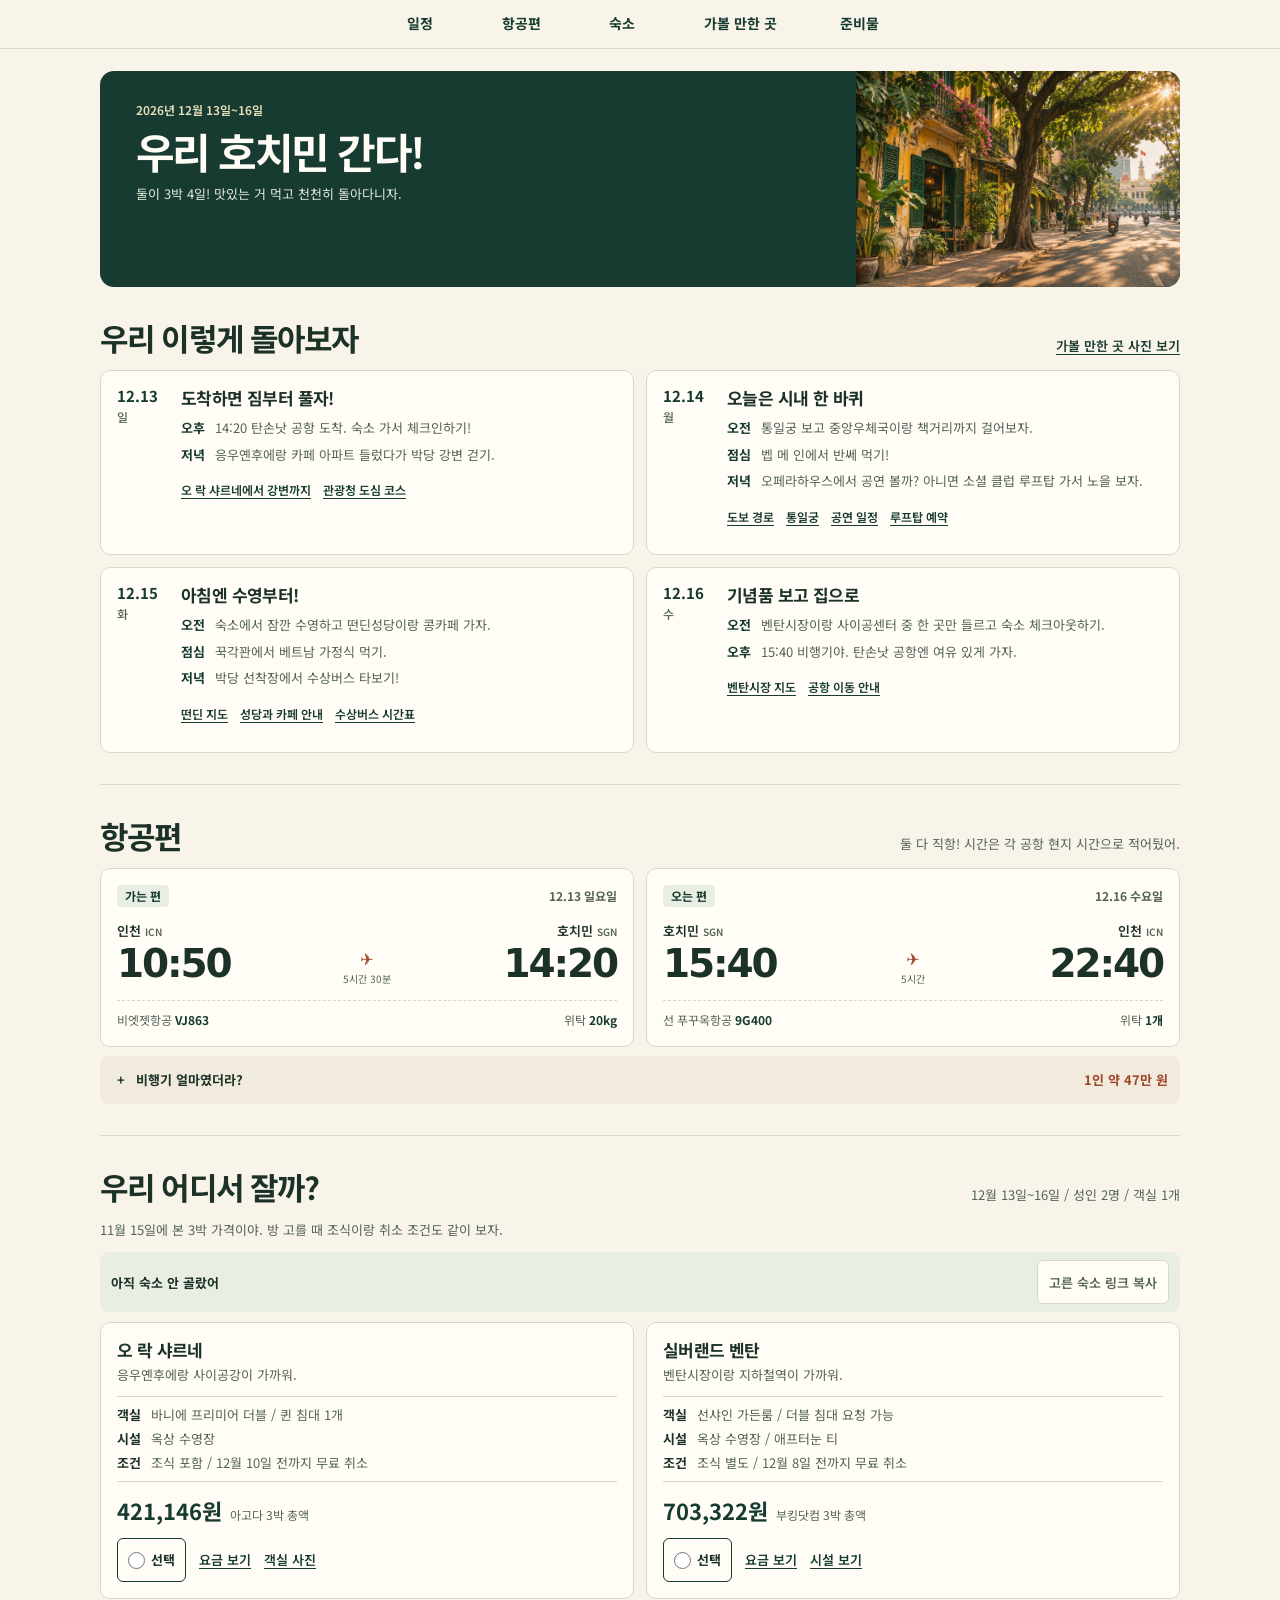
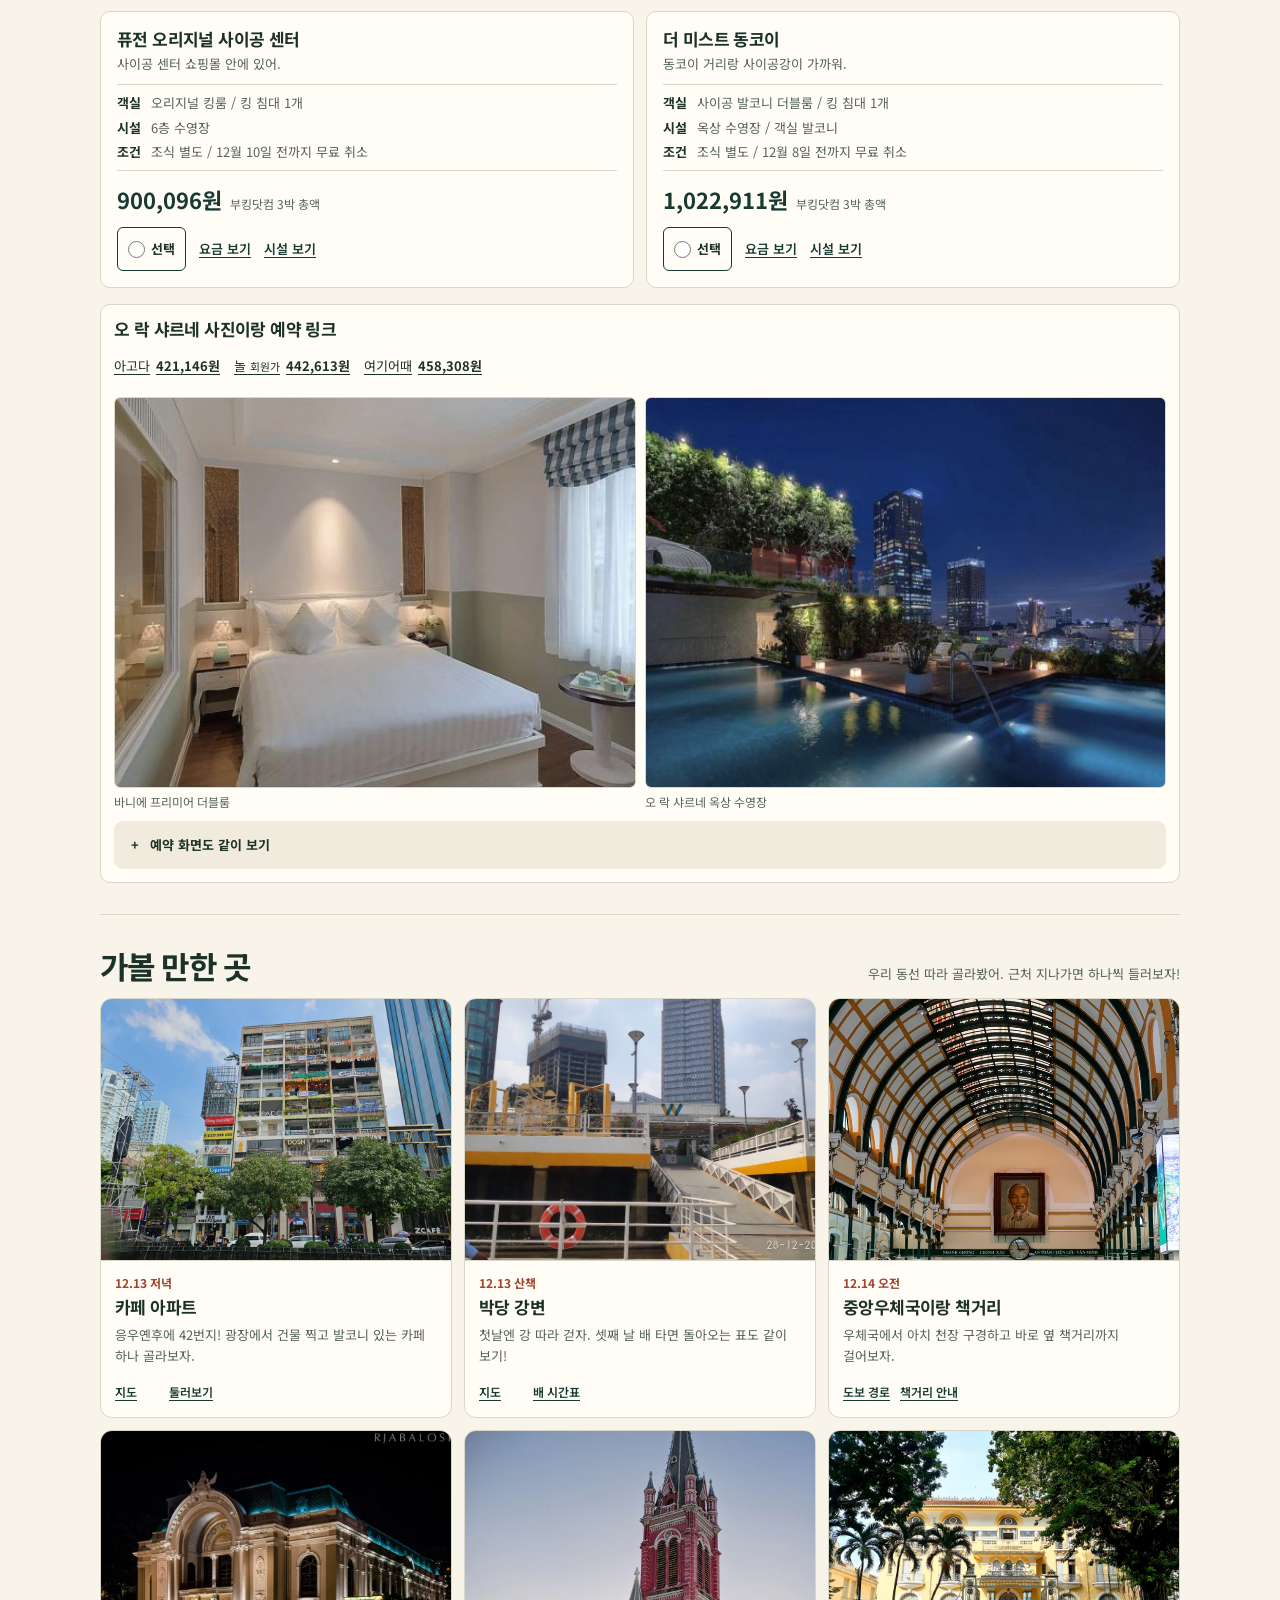
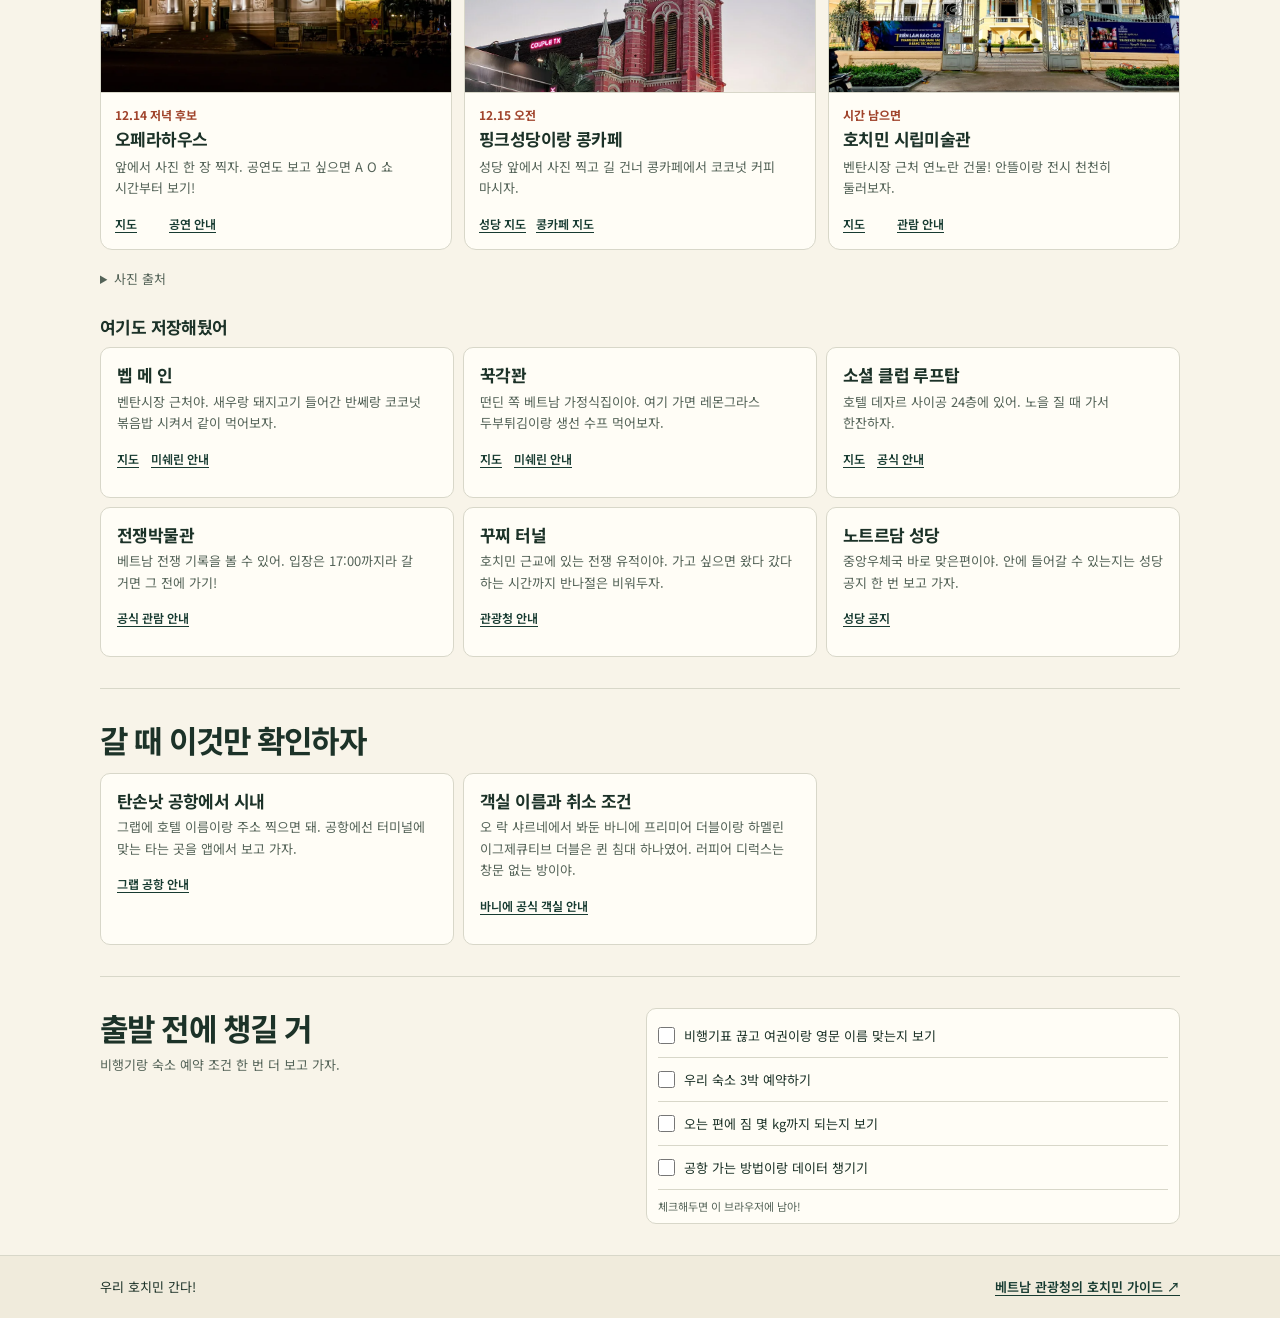
==== docs/index.html @ b9aac584 "feat: 호치민 가볼 만한 곳 사진과 지도 추가" ====
<!doctype html>
<html lang="ko">
<head>
  <meta charset="utf-8">
  <meta name="viewport" content="width=device-width, initial-scale=1">
  <meta name="description" content="12월 13일부터 16일까지. 우리 둘이 호치민에서 뭐 할지 정리해뒀어!">
  <meta name="theme-color" content="#f8f4e9">
  <meta name="robots" content="noindex">
  <meta property="og:title" content="우리 호치민 간다!">
  <meta property="og:description" content="12월 13일~16일! 비행기랑 숙소랑 가볼 곳 정리해뒀어.">
  <meta property="og:type" content="website">
  <meta property="og:url" content="https://mannomi.github.io/trip/">
  <meta property="og:image" content="https://mannomi.github.io/trip/assets/saigon.webp">
  <title>우리 호치민 간다! | 12월 13일부터 16일까지</title>
  <link rel="icon" href="./assets/favicon.svg" type="image/svg+xml">
  <link rel="preconnect" href="https://fonts.googleapis.com">
  <link rel="preconnect" href="https://fonts.gstatic.com" crossorigin>
  <link href="https://fonts.googleapis.com/css2?family=Noto+Sans+KR:wght@400;500;600;700&amp;display=swap" rel="stylesheet">
  <link rel="stylesheet" href="./styles.css?v=4">
  <script src="./checklist.js" defer></script>
  <script src="./stay.js?v=2" defer></script>
  <script src="./gallery.js" defer></script>
</head>
<body>
  <a class="skip" href="#content">본문으로 건너뛰기</a>
  <header class="site-header" id="top">
    <nav class="shell" aria-label="여행 계획">
      <a href="#itinerary">일정</a>
      <a href="#flights">항공편</a>
      <a href="#stay">숙소</a>
      <a href="#places">가볼 만한 곳</a>
      <a href="#packing">준비물</a>
    </nav>
  </header>

  <main id="content">
    <section class="hero shell" aria-labelledby="trip-title">
      <div class="hero-copy">
        <p class="hero-date"><time datetime="2026-12-13">2026년 12월 13일</time>~<time datetime="2026-12-16">16일</time></p>
        <h1 id="trip-title">우리 호치민 간다!</h1>
        <p class="hero-note">둘이 3박 4일! 맛있는 거 먹고 천천히 돌아다니자.</p>
      </div>
      <img class="hero-photo" src="./assets/saigon.webp" width="1600" height="1067" alt="" fetchpriority="high">
    </section>

    <section class="shell section itinerary" id="itinerary" aria-labelledby="itinerary-title">
      <div class="section-heading">
        <h2 id="itinerary-title">우리 이렇게 돌아보자</h2>
        <a class="text-link" href="#places">가볼 만한 곳 사진 보기</a>
      </div>
      <ol class="days">
        <li>
          <time class="day-date" datetime="2026-12-13">12.13 <span>일</span></time>
          <div><h3>도착하면 짐부터 풀자!</h3><dl class="day-plan"><div><dt>오후</dt><dd>14:20 탄손낫 공항 도착. 숙소 가서 체크인하기!</dd></div><div><dt>저녁</dt><dd>응우옌후에랑 카페 아파트 들렀다가 박당 강변 걷기.</dd></div></dl><p class="action-links"><a href="https://www.google.com/maps/dir/?api=1&amp;origin=Au+Lac+Charner+Hotel+87-89-91+Ho+Tung+Mau+Ho+Chi+Minh+City&amp;destination=Bach+Dang+Wharf+Ho+Chi+Minh+City&amp;travelmode=walking&amp;waypoints=The+Cafe+Apartments+42+Nguyen+Hue+Ho+Chi+Minh+City">오 락 샤르네에서 강변까지</a><a href="https://vietnam.travel/things-to-do/ho-chi-minh-city-itinerary/">관광청 도심 코스</a></p></div>
        </li>
        <li>
          <time class="day-date" datetime="2026-12-14">12.14 <span>월</span></time>
          <div><h3>오늘은 시내 한 바퀴</h3><dl class="day-plan"><div><dt>오전</dt><dd>통일궁 보고 중앙우체국이랑 책거리까지 걸어보자.</dd></div><div><dt>점심</dt><dd>벱 메 인에서 반쎄 먹기!</dd></div><div><dt>저녁</dt><dd>오페라하우스에서 공연 볼까? 아니면 소셜 클럽 루프탑 가서 노을 보자.</dd></div></dl><p class="action-links"><a href="https://www.google.com/maps/dir/?api=1&amp;origin=Independence+Palace+Ho+Chi+Minh+City&amp;destination=Nguyen+Van+Binh+Book+Street+Ho+Chi+Minh+City&amp;travelmode=walking&amp;waypoints=Saigon+Central+Post+Office+Ho+Chi+Minh+City">도보 경로</a><a href="https://dinhdoclap.gov.vn/en/visit/">통일궁</a><a href="https://www.luneproduction.com/ao-show">공연 일정</a><a href="https://www.hoteldesartssaigon.com/restaurants-bars/social-club-rooftop-bar/">루프탑 예약</a></p></div>
        </li>
        <li>
          <time class="day-date" datetime="2026-12-15">12.15 <span>화</span></time>
          <div><h3>아침엔 수영부터!</h3><dl class="day-plan"><div><dt>오전</dt><dd>숙소에서 잠깐 수영하고 떤딘성당이랑 콩카페 가자.</dd></div><div><dt>점심</dt><dd>꾹각꽌에서 베트남 가정식 먹기.</dd></div><div><dt>저녁</dt><dd>박당 선착장에서 수상버스 타보기!</dd></div></dl><p class="action-links"><a href="https://www.google.com/maps/search/?api=1&amp;query=Tan+Dinh+Church+289+Hai+Ba+Trung+Ho+Chi+Minh+City">떤딘 지도</a><a href="https://visithcmc.net/en/news/sac-mau-di-san-thanh-pho-ho-chi-minh">성당과 카페 안내</a><a href="https://saigonwaterbus.com/dat-ve-truc-tuyen">수상버스 시간표</a></p></div>
        </li>
        <li>
          <time class="day-date" datetime="2026-12-16">12.16 <span>수</span></time>
          <div><h3>기념품 보고 집으로</h3><dl class="day-plan"><div><dt>오전</dt><dd>벤탄시장이랑 사이공센터 중 한 곳만 들르고 숙소 체크아웃하기.</dd></div><div><dt>오후</dt><dd>15:40 비행기야. 탄손낫 공항엔 여유 있게 가자.</dd></div></dl><p class="action-links"><a href="https://www.google.com/maps/search/?api=1&amp;query=Ben+Thanh+Market+Ho+Chi+Minh+City">벤탄시장 지도</a><a href="https://www.grab.com/global/airport-rides/tan-son-nhat-international-airport/">공항 이동 안내</a></p></div>
        </li>
      </ol>
    </section>

    <section class="shell section" id="flights" aria-labelledby="flights-title">
      <div class="section-heading">
        <div>
          <h2 id="flights-title">항공편</h2>
        </div>
        <p class="section-note">둘 다 직항! 시간은 각 공항 현지 시간으로 적어뒀어.</p>
      </div>
      <div class="tickets">
        <article class="ticket">
          <div class="ticket-head">
            <p class="ticket-direction">가는 편</p>
            <p class="ticket-date"><time datetime="2026-12-13">12.13 일요일</time></p>
          </div>
          <div class="route">
            <div class="airport"><p>인천 <span>ICN</span></p><time datetime="2026-12-13T10:50:00+09:00">10:50</time></div>
            <div class="route-line"><span aria-hidden="true">✈</span><small>5시간 30분</small></div>
            <div class="airport"><p>호치민 <span>SGN</span></p><time datetime="2026-12-13T14:20:00+07:00">14:20</time></div>
          </div>
          <div class="ticket-foot">
            <p>비엣젯항공 <strong>VJ863</strong></p>
            <p>위탁 <strong>20kg</strong></p>
          </div>
        </article>
        <article class="ticket">
          <div class="ticket-head">
            <p class="ticket-direction">오는 편</p>
            <p class="ticket-date"><time datetime="2026-12-16">12.16 수요일</time></p>
          </div>
          <div class="route">
            <div class="airport"><p>호치민 <span>SGN</span></p><time datetime="2026-12-16T15:40:00+07:00">15:40</time></div>
            <div class="route-line"><span aria-hidden="true">✈</span><small>5시간</small></div>
            <div class="airport"><p>인천 <span>ICN</span></p><time datetime="2026-12-16T22:40:00+09:00">22:40</time></div>
          </div>
          <div class="ticket-foot">
            <p>선 푸꾸옥항공 <strong>9G400</strong></p>
            <p>위탁 <strong>1개</strong></p>
          </div>
        </article>
      </div>
      <details class="fare">
        <summary><span>비행기 얼마였더라?</span><span class="fare-amount">1인 약 47만 원</span></summary>
        <div class="fare-body">
          <p>가격은 11월 15일에 본 거야. 오는 편 위탁 짐은 1개 포함이고 무게는 예약 화면에서 한 번 더 보자.</p>
          <dl>
            <div><dt>아고다에서 한 번에 결제</dt><dd>처음 봤을 땐 470,220원. 다시 보니까 478,284원.</dd></div>
            <div><dt>편도로 두 번 결제</dt><dd>하나투어 301,700원 + 아고다 168,188원 = <strong>469,888원</strong></dd></div>
            <div><dt>IBK기업은행카드로 출국편 결제</dt><dd>마이리얼트립 289,000원 + 아고다 168,188원 = <strong>457,188원</strong></dd></div>
          </dl>
          <a class="text-link" href="https://flight.naver.com/flights/international/ICN-SGN-20261213/SGN-ICN-20261216?adult=1&amp;isDirect=true&amp;fareType=Y" target="_blank" rel="noopener noreferrer">같은 날짜 항공권 다시 보기 <span aria-hidden="true">↗</span></a>
          <div class="flight-reference">
            <p>구글에서 본 비행기표는 <strong>둘이 합쳐서 1,106,346원</strong>이었어. 오 락 샤르네 3박 421,146원까지 더하면 1,527,492원!</p>
            <div class="action-links"><a href="https://www.google.com/travel/flights?q=Flights+to+SGN+from+ICN+on+2026-12-13+one+way+for+2+adults&amp;curr=KRW&amp;hl=ko&amp;gl=KR">출국편 다시 검색</a><a href="https://www.google.com/travel/flights?q=Flights+to+ICN+from+SGN+on+2026-12-16+one+way+for+2+adults&amp;curr=KRW&amp;hl=ko&amp;gl=KR">귀국편 다시 검색</a><a href="https://www.google.com/travel/flights?q=Flights+to+SGN+from+ICN+on+2026-12-13+through+2026-12-16+for+2+adults&amp;curr=KRW&amp;hl=ko&amp;gl=KR">왕복 다시 검색</a></div>
          </div>
        </div>
      </details>
    </section>

    <section class="shell section" id="stay" aria-labelledby="stay-title">
      <div class="section-heading">
        <h2 id="stay-title">우리 어디서 잘까?</h2>
        <p class="section-note">12월 13일~16일 / 성인 2명 / 객실 1개</p>
      </div>
      <p class="price-note">11월 15일에 본 3박 가격이야. 방 고를 때 조식이랑 취소 조건도 같이 보자.</p>
      <div class="stay-selection">
        <p id="selected-stay" aria-live="polite">아직 숙소 안 골랐어</p>
        <button id="copy-stay" type="button" disabled>고른 숙소 링크 복사</button>
        <button id="clear-stay" type="button" hidden>다시 고르기</button>
        <input class="share-url" id="stay-link" aria-label="선택한 숙소 공유 주소" type="url" readonly hidden>
        <p class="selection-message" id="stay-message" role="status"></p>
      </div>
      <fieldset class="stay-picker">
        <legend class="sr-only">숙소 후보 중 한 곳 선택</legend>
        <div class="stay-grid">
          <article class="stay-card">
            <div class="stay-top">
              <h3 id="charner-title">오 락 샤르네</h3>
              <p>응우옌후에랑 사이공강이 가까워.</p>
            </div>
            <dl class="stay-facts">
              <div><dt>객실</dt><dd>바니에 프리미어 더블 / 퀸 침대 1개</dd></div>
              <div><dt>시설</dt><dd>옥상 수영장</dd></div>
              <div><dt>조건</dt><dd>조식 포함 / 12월 10일 전까지 무료 취소</dd></div>
            </dl>
            <div class="stay-price"><strong>421,146원</strong><span>아고다 3박 총액</span></div>
            <div class="stay-actions">
              <label class="stay-pick"><input type="radio" name="hotel" value="charner" aria-label="오 락 샤르네 선택"><span>선택</span></label>
              <a href="https://www.agoda.com/ko-kr/silverland-charner/hotel/ho-chi-minh-city-vn.html?checkIn=2026-12-13&amp;checkOut=2026-12-16&amp;rooms=1&amp;adults=2&amp;childs=0&amp;los=3&amp;currency=KRW" target="_blank" rel="noopener noreferrer">요금 보기</a>
              <a href="#charner-photos">객실 사진</a>
            </div>
          </article>
          <article class="stay-card">
            <div class="stay-top">
              <h3 id="silverland-title">실버랜드 벤탄</h3>
              <p>벤탄시장이랑 지하철역이 가까워.</p>
            </div>
            <dl class="stay-facts">
              <div><dt>객실</dt><dd>선샤인 가든룸 / 더블 침대 요청 가능</dd></div>
              <div><dt>시설</dt><dd>옥상 수영장 / 애프터눈 티</dd></div>
              <div><dt>조건</dt><dd>조식 별도 / 12월 8일 전까지 무료 취소</dd></div>
            </dl>
            <div class="stay-price"><strong>703,322원</strong><span>부킹닷컴 3박 총액</span></div>
            <div class="stay-actions">
              <label class="stay-pick"><input type="radio" name="hotel" value="silverland" aria-label="실버랜드 벤탄 선택"><span>선택</span></label>
              <a href="https://www.booking.com/hotel/vn/silverland-benthanh.ko.html?checkin=2026-12-13&amp;checkout=2026-12-16&amp;group_adults=2&amp;no_rooms=1&amp;group_children=0&amp;selected_currency=KRW" target="_blank" rel="noopener noreferrer">요금 보기</a>
              <a href="https://benthanh.silverlandhotels.com/" target="_blank" rel="noopener noreferrer">시설 보기</a>
            </div>
          </article>
          <article class="stay-card">
            <div class="stay-top">
              <h3 id="fusion-title">퓨전 오리지널 사이공 센터</h3>
              <p>사이공 센터 쇼핑몰 안에 있어.</p>
            </div>
            <dl class="stay-facts">
              <div><dt>객실</dt><dd>오리지널 킹룸 / 킹 침대 1개</dd></div>
              <div><dt>시설</dt><dd>6층 수영장</dd></div>
              <div><dt>조건</dt><dd>조식 별도 / 12월 10일 전까지 무료 취소</dd></div>
            </dl>
            <div class="stay-price"><strong>900,096원</strong><span>부킹닷컴 3박 총액</span></div>
            <div class="stay-actions">
              <label class="stay-pick"><input type="radio" name="hotel" value="fusion" aria-label="퓨전 오리지널 사이공 센터 선택"><span>선택</span></label>
              <a href="https://www.booking.com/hotel/vn/fusion-original-saigon-centre.ko.html?checkin=2026-12-13&amp;checkout=2026-12-16&amp;group_adults=2&amp;no_rooms=1&amp;group_children=0&amp;selected_currency=KRW" target="_blank" rel="noopener noreferrer">요금 보기</a>
              <a href="https://saigoncentre.fusionoriginals.com/facilities/" target="_blank" rel="noopener noreferrer">시설 보기</a>
            </div>
          </article>
          <article class="stay-card">
            <div class="stay-top">
              <h3 id="myst-title">더 미스트 동코이</h3>
              <p>동코이 거리랑 사이공강이 가까워.</p>
            </div>
            <dl class="stay-facts">
              <div><dt>객실</dt><dd>사이공 발코니 더블룸 / 킹 침대 1개</dd></div>
              <div><dt>시설</dt><dd>옥상 수영장 / 객실 발코니</dd></div>
              <div><dt>조건</dt><dd>조식 별도 / 12월 8일 전까지 무료 취소</dd></div>
            </dl>
            <div class="stay-price"><strong>1,022,911원</strong><span>부킹닷컴 3박 총액</span></div>
            <div class="stay-actions">
              <label class="stay-pick"><input type="radio" name="hotel" value="myst" aria-label="더 미스트 동코이 선택"><span>선택</span></label>
              <a href="https://www.booking.com/hotel/vn/the-myst-dong-khoi.ko.html?checkin=2026-12-13&amp;checkout=2026-12-16&amp;group_adults=2&amp;no_rooms=1&amp;group_children=0&amp;selected_currency=KRW" target="_blank" rel="noopener noreferrer">요금 보기</a>
              <a href="https://www.themystdongkhoihotel.com/" target="_blank" rel="noopener noreferrer">시설 보기</a>
            </div>
          </article>
        </div>
      </fieldset>
      <div id="charner-photos" class="charner-details">
        <h3>오 락 샤르네 사진이랑 예약 링크</h3>
<ul class="stay-rates" aria-label="플랫폼별 3박 총액">
            <li><a href="https://www.agoda.com/ko-kr/silverland-charner/hotel/ho-chi-minh-city-vn.html?checkIn=2026-12-13&amp;checkOut=2026-12-16&amp;rooms=1&amp;adults=2&amp;childs=0&amp;los=3&amp;currency=KRW">아고다 <strong>421,146원</strong></a></li>
            <li><a href="https://nol.yanolja.com/stay/overseas/TDP-2643842?verticalCategory=PRODUCT_CATEGORY_GLOBAL_ACCOMMODATION&amp;checkInDate=2026-12-13&amp;checkOutDate=2026-12-16&amp;rooms%5B0%5D%5Badult%5D=2"><span>놀 <small>회원가</small></span><strong>442,613원</strong></a></li>
            <li><a href="https://www.yeogi.com/overseas-accommodations/187443?checkIn=2026-12-13&amp;checkOut=2026-12-16&amp;rooms=1&amp;adults=2#room">여기어때 <strong>458,308원</strong></a></li>
          </ul>
        <div class="photo-grid stay-photos" role="group" aria-label="객실과 수영장 사진">
          <figure><a class="photo-link" href="./assets/charner-room.jpg"><img src="./assets/charner-room.jpg" alt="바니에 프리미어 더블룸" width="1280" height="720" loading="lazy"></a><figcaption>바니에 프리미어 더블룸</figcaption></figure>
          <figure class="pool-photo"><a class="photo-link" href="./assets/charner-pool.jpg"><img src="./assets/charner-pool.jpg" alt="오 락 샤르네 옥상 수영장" width="1280" height="720" loading="lazy"></a><figcaption>오 락 샤르네 옥상 수영장</figcaption></figure>
        </div>
      <details class="fare captures">
        <summary>예약 화면도 같이 보기</summary>
        <div class="photo-grid">
          <figure><a class="photo-link" href="./assets/charner-agoda.jpg"><img src="./assets/charner-agoda.jpg" alt="아고다 예약 화면" width="1280" height="720" loading="lazy"></a><figcaption>아고다 예약 화면</figcaption></figure>
          <figure><a class="photo-link" href="./assets/charner-nol.jpg"><img src="./assets/charner-nol.jpg" alt="놀 예약 화면" width="1280" height="720" loading="lazy"></a><figcaption>놀 예약 화면</figcaption></figure>
          <figure><a class="photo-link" href="./assets/charner-yeogi.jpg"><img src="./assets/charner-yeogi.jpg" alt="여기어때 예약 화면" width="1280" height="720" loading="lazy"></a><figcaption>여기어때 예약 화면</figcaption></figure>
        </div>
      </details>
      </div>
    </section>

  <section class="shell section" id="places" aria-labelledby="places-title">
    <div class="section-heading">
      <h2 id="places-title">가볼 만한 곳</h2>
      <p class="section-note">우리 동선 따라 골라봤어. 근처 지나가면 하나씩 들러보자!</p>
    </div>
    <div class="destination-grid">
      <article class="destination-card">
        <a class="photo-link" href="./assets/places/cafe-apartments.webp"><img src="./assets/places/cafe-apartments.webp" alt="응우옌후에 카페 아파트 발코니에 층층이 달린 카페 간판" width="1000" height="750" loading="lazy"></a>
        <div class="destination-copy">
          <p class="destination-when"><time datetime="2026-12-13">12.13</time> 저녁</p>
          <h3>카페 아파트</h3>
          <p class="destination-note">응우옌후에 42번지! 광장에서 건물 찍고 발코니 있는 카페 하나 골라보자.</p>
          <div class="action-links">
            <a href="https://www.google.com/maps/search/?api=1&amp;query=The+Cafe+Apartments+42+Nguyen+Hue+Ho+Chi+Minh+City" aria-label="카페 아파트 지도">지도</a>
            <a href="https://www.vietnamairlines.com/vn/en/plan-book/travel/travel-guide/the-cafe-apartment" aria-label="카페 아파트 안내">둘러보기</a>
          </div>
        </div>
      </article>
      <article class="destination-card">
        <a class="photo-link" href="./assets/places/bach-dang.webp"><img src="./assets/places/bach-dang.webp" alt="사이공강 박당 선착장에 정박한 수상버스" width="1000" height="563" loading="lazy"></a>
        <div class="destination-copy">
          <p class="destination-when"><time datetime="2026-12-13">12.13</time> 산책</p>
          <h3>박당 강변</h3>
          <p class="destination-note">첫날엔 강 따라 걷자. 셋째 날 배 타면 돌아오는 표도 같이 보기!</p>
          <div class="action-links">
            <a href="https://www.google.com/maps/search/?api=1&amp;query=Bach+Dang+Station+Saigon+Waterbus+Ho+Chi+Minh+City" aria-label="박당 선착장 지도">지도</a>
            <a href="https://saigonwaterbus.com/dat-ve-truc-tuyen">배 시간표</a>
          </div>
        </div>
      </article>
      <article class="destination-card">
        <a class="photo-link" href="./assets/places/post-office.webp"><img src="./assets/places/post-office.webp" alt="중앙우체국 입구에서 본 아치형 천장과 홀" width="1000" height="509" loading="lazy"></a>
        <div class="destination-copy">
          <p class="destination-when"><time datetime="2026-12-14">12.14</time> 오전</p>
          <h3>중앙우체국이랑 책거리</h3>
          <p class="destination-note">우체국에서 아치 천장 구경하고 바로 옆 책거리까지 걸어보자.</p>
          <div class="action-links">
            <a href="https://www.google.com/maps/dir/?api=1&amp;origin=Saigon+Central+Post+Office+Ho+Chi+Minh+City&amp;destination=Nguyen+Van+Binh+Book+Street+Ho+Chi+Minh+City&amp;travelmode=walking">도보 경로</a>
            <a href="https://visithcmc.net/en/news/khong-gian-an-tuong-cho-tin-do-yeu-sach">책거리 안내</a>
          </div>
        </div>
      </article>
      <article class="destination-card">
        <a class="photo-link" href="./assets/places/opera-house.webp"><img src="./assets/places/opera-house.webp" alt="밤에 조명이 켜진 사이공 오페라하우스의 정면" width="1000" height="664" loading="lazy"></a>
        <div class="destination-copy">
          <p class="destination-when"><time datetime="2026-12-14">12.14</time> 저녁 후보</p>
          <h3>오페라하우스</h3>
          <p class="destination-note">앞에서 사진 한 장 찍자. 공연도 보고 싶으면 A O 쇼 시간부터 보기!</p>
          <div class="action-links">
            <a href="https://www.google.com/maps/search/?api=1&amp;query=Saigon+Opera+House+Ho+Chi+Minh+City" aria-label="오페라하우스 지도">지도</a>
            <a href="https://www.luneproduction.com/ao-show">공연 안내</a>
          </div>
        </div>
      </article>
      <article class="destination-card">
        <a class="photo-link" href="./assets/places/tan-dinh.webp"><img src="./assets/places/tan-dinh.webp" alt="분홍색 떤딘성당 외관과 첨탑" width="960" height="1432" loading="lazy"></a>
        <div class="destination-copy">
          <p class="destination-when"><time datetime="2026-12-15">12.15</time> 오전</p>
          <h3>핑크성당이랑 콩카페</h3>
          <p class="destination-note">성당 앞에서 사진 찍고 길 건너 콩카페에서 코코넛 커피 마시자.</p>
          <div class="action-links">
            <a href="https://www.google.com/maps/search/?api=1&amp;query=Tan+Dinh+Church+289+Hai+Ba+Trung+Ho+Chi+Minh+City" aria-label="떤딘성당 지도">성당 지도</a>
            <a href="https://www.google.com/maps/search/?api=1&amp;query=Cong+Caphe+274+Hai+Ba+Trung+Ho+Chi+Minh+City">콩카페 지도</a>
          </div>
        </div>
      </article>
      <article class="destination-card">
        <a class="photo-link" href="./assets/places/fine-arts.webp"><img src="./assets/places/fine-arts.webp" alt="발코니와 아치가 있는 호치민 시립미술관의 연노란 건물" width="1000" height="716" loading="lazy"></a>
        <div class="destination-copy">
          <p class="destination-when">시간 남으면</p>
          <h3>호치민 시립미술관</h3>
          <p class="destination-note">벤탄시장 근처 연노란 건물! 안뜰이랑 전시 천천히 둘러보자.</p>
          <div class="action-links">
            <a href="https://www.google.com/maps/search/?api=1&amp;query=Ho+Chi+Minh+City+Museum+of+Fine+Arts+97A+Pho+Duc+Chinh" aria-label="호치민 시립미술관 지도">지도</a>
            <a href="https://hello.hochiminhcity.gov.vn/en/discover/bao-tang-my-thuat-tp-hcm">관람 안내</a>
          </div>
        </div>
      </article>
    </div>
    <details class="destination-credits">
      <summary>사진 출처</summary>
      <ul>
        <li><a href="https://commons.wikimedia.org/wiki/File:42_Nguyen_Hue_Boulevard,_Saigon_(53547606514).jpg">카페 아파트 / Werner Bayer</a> / <a href="https://creativecommons.org/publicdomain/zero/1.0/">CC0 1.0</a></li>
        <li><a href="https://commons.wikimedia.org/wiki/File:Bach_Dang_Station_-_Sai_Gon_Water_Bus.jpg">박당 선착장 / Pk.over</a> / <a href="https://creativecommons.org/publicdomain/zero/1.0/">CC0 1.0</a></li>
        <li><a href="https://commons.wikimedia.org/wiki/File:20190923_Saigon_Central_Post_Office_interior-1.jpg">중앙우체국 / Balon Greyjoy</a> / <a href="https://creativecommons.org/publicdomain/zero/1.0/">CC0 1.0</a></li>
        <li><a href="https://commons.wikimedia.org/wiki/File:Saigon_Opera_House_Municipal_Theatre_of_Ho_Chi_Minh_City_(14531950337).jpg">오페라하우스 / rjabalosIII</a> / <a href="https://creativecommons.org/licenses/by/2.0/">CC BY 2.0</a></li>
        <li><a href="https://commons.wikimedia.org/wiki/File:Nh%C3%A0_th%E1%BB%9D_T%C3%A2n_%C4%90%E1%BB%8Bnh,_l%27%C3%89glise_Rose_de_S%C3%A0i_G%C3%B2n_(32571419807).jpg">떤딘성당 / sketyl</a> / <a href="https://creativecommons.org/licenses/by/2.0/">CC BY 2.0</a></li>
        <li><a href="https://commons.wikimedia.org/wiki/File:B%E1%BA%A3o_t%C3%A0ng_M%E1%BB%B9_thu%E1%BA%ADt_Tp_(ki%E1%BA%BFn_tr%C3%BAc_t%E1%BB%95ng_th%E1%BB%83)_(2).jpg">시립미술관 / Phương Huy</a> / <a href="https://creativecommons.org/licenses/by-sa/4.0/">CC BY-SA 4.0</a></li>
      </ul>
      <p>사진은 크기와 파일 형식을 바꿨어. 카드에서는 화면에 맞춰 일부를 잘라서 보여줘.</p>
    </details>
    <h3 class="places-more">여기도 저장해뒀어</h3>
    <div class="place-grid">
      <article class="ticket place-card"><h3>벱 메 인</h3><p>벤탄시장 근처야. 새우랑 돼지고기 들어간 반쎄랑 코코넛 볶음밥 시켜서 같이 먹어보자.</p><p class="action-links"><a href="https://www.google.com/maps/search/?api=1&amp;query=B%E1%BA%BFp+M%E1%BA%B9+%E1%BB%88n+136+Le+Thanh+Ton+Ho+Chi+Minh+City">지도</a><a href="https://guide.michelin.com/sg/en/ho-chi-minh/ho-chi-minh_2978179/restaurant/bep-me-in-le-thanh-ton">미쉐린 안내</a></p></article>
      <article class="ticket place-card"><h3>꾹각꽌</h3><p>떤딘 쪽 베트남 가정식집이야. 여기 가면 레몬그라스 두부튀김이랑 생선 수프 먹어보자.</p><p class="action-links"><a href="https://www.google.com/maps/search/?api=1&amp;query=C%E1%BB%A5c+G%E1%BA%A1ch+Qu%C3%A1n+10+Dang+Tat+Ho+Chi+Minh+City">지도</a><a href="https://guide.michelin.com/gb/en/ho-chi-minh/ho-chi-minh_2978179/restaurant/cuc-gach-quan">미쉐린 안내</a></p></article>
      <article class="ticket place-card"><h3>소셜 클럽 루프탑</h3><p>호텔 데자르 사이공 24층에 있어. 노을 질 때 가서 한잔하자.</p><p class="action-links"><a href="https://www.google.com/maps/search/?api=1&amp;query=Social+Club+Rooftop+H%C3%B4tel+des+Arts+Saigon+Ho+Chi+Minh+City">지도</a><a href="https://www.hoteldesartssaigon.com/restaurants-bars/social-club-rooftop-bar/">공식 안내</a></p></article>
      <article class="ticket place-card"><h3>전쟁박물관</h3><p>베트남 전쟁 기록을 볼 수 있어. 입장은 17:00까지라 갈 거면 그 전에 가기!</p><p class="action-links"><a href="https://ticket.baotangchungtichchientranh.vn/terms-and-conditions-en.html">공식 관람 안내</a></p></article>
      <article class="ticket place-card"><h3>꾸찌 터널</h3><p>호치민 근교에 있는 전쟁 유적이야. 가고 싶으면 왔다 갔다 하는 시간까지 반나절은 비워두자.</p><p class="action-links"><a href="https://vietnam.travel/things-to-do/7-must-see-attractions-hcmc/">관광청 안내</a></p></article>
      <article class="ticket place-card"><h3>노트르담 성당</h3><p>중앙우체국 바로 맞은편이야. 안에 들어갈 수 있는지는 성당 공지 한 번 보고 가자.</p><p class="action-links"><a href="https://www.chinhtoasaigon.org/">성당 공지</a></p></article>
    </div>
  </section>
  <section class="shell section" id="transport" aria-labelledby="transport-title">
    <div class="section-heading"><h2 id="transport-title">갈 때 이것만 확인하자</h2></div>
    <div class="place-grid">
      <article class="ticket place-card"><h3>탄손낫 공항에서 시내</h3><p>그랩에 호텔 이름이랑 주소 찍으면 돼. 공항에선 터미널에 맞는 타는 곳을 앱에서 보고 가자.</p><p class="action-links"><a href="https://www.grab.com/global/airport-rides/tan-son-nhat-international-airport/">그랩 공항 안내</a></p></article>
      <article class="ticket place-card"><h3>객실 이름과 취소 조건</h3><p>오 락 샤르네에서 봐둔 바니에 프리미어 더블이랑 하멜린 이그제큐티브 더블은 퀸 침대 하나였어. 러피어 디럭스는 창문 없는 방이야.</p><p class="action-links"><a href="https://aulachotels.com/accommodation/charner-vannier-premier/">바니에 공식 객실 안내</a></p></article>
    </div>
  </section>
    <section class="shell section prep" id="packing" aria-labelledby="packing-title">
      <div>
        <h2 id="packing-title">출발 전에 챙길 거</h2>
        <p class="prep-note">비행기랑 숙소 예약 조건 한 번 더 보고 가자.</p>
      </div>
      <div class="checklist">
        <label><input type="checkbox" value="tickets"> <span>비행기표 끊고 여권이랑 영문 이름 맞는지 보기</span></label>
        <label><input type="checkbox" value="stay"> <span>우리 숙소 3박 예약하기</span></label>
        <label><input type="checkbox" value="baggage"> <span>오는 편에 짐 몇 kg까지 되는지 보기</span></label>
        <label><input type="checkbox" value="transport"> <span>공항 가는 방법이랑 데이터 챙기기</span></label>
        <p>체크해두면 이 브라우저에 남아!</p>
      </div>
    </section>
  </main>

  <footer class="footer">
    <div class="shell footer-inner">
      <p>우리 호치민 간다!</p>
      <a class="text-link" href="https://vietnam.travel/things-to-do/ho-chi-minh-city-itinerary/" target="_blank" rel="noopener noreferrer">베트남 관광청의 호치민 가이드 <span aria-hidden="true">↗</span></a>
    </div>
  </footer>
  <dialog class="photo-dialog" id="photo-viewer" aria-labelledby="photo-title">
    <div class="photo-toolbar">
      <h2 id="photo-title">사진</h2>
      <form method="dialog"><button type="submit" autofocus>닫기</button></form>
    </div>
    <img alt="">
    <a class="original-photo" href="#" target="_blank" rel="noopener">원본 사진 열기 <span aria-hidden="true">↗</span></a>
  </dialog>
</body>
</html>
---- docs/styles.css ----
:root {
  color-scheme: light;
  --paper: #f8f4e9;
  --card: #fffdf6;
  --pine: #173b31;
  --ink: #1c3228;
  --muted: #546358;
  --rule: #d8d7c9;
  --rust: #a0442c;
  --highlight: #e9eee3;
  --body: "Noto Sans KR", system-ui, sans-serif;
}

*, *::before, *::after { box-sizing: border-box; }
html { scroll-padding-top: 64px; }
body { margin: 0; color: var(--ink); background: var(--paper); font: 400 16px/1.65 var(--body); word-break: keep-all; }
p, h1, h2, h3, dl, dd { margin: 0; }
time { font-variant-numeric: tabular-nums; }
a { color: inherit; text-underline-offset: 3px; }
button { font: inherit; color: inherit; }
:focus-visible { outline: 2px solid var(--rust); outline-offset: 4px; }
[hidden] { display: none !important; }
.shell { width: min(1080px, calc(100% - 32px)); margin-inline: auto; }
.sr-only { position: absolute; width: 1px; height: 1px; padding: 0; overflow: hidden; clip-path: inset(50%); white-space: nowrap; }
.skip { position: fixed; top: 8px; left: 12px; z-index: 3; padding: 8px 16px; background: var(--card); transform: translateY(-160%); }
.skip:focus { transform: none; }

.site-header { position: sticky; top: 0; z-index: 2; background: var(--paper); border-bottom: 1px solid var(--rule); }
.site-header nav { display: grid; grid-template-columns: repeat(3, minmax(0, 1fr)) minmax(max-content, 1.35fr) minmax(0, 1fr); align-items: stretch; max-width: 540px; text-align: center; }
.site-header a { display: grid; min-height: 48px; place-items: center; color: var(--pine); font-weight: 700; text-decoration: none; font-size: 14px; }
.site-header a[href="#places"] { padding-inline: 4px; }
.site-header a:hover { background: var(--highlight); }
.site-header a:focus-visible { outline-offset: -4px; }

.hero { display: grid; grid-template-columns: 1fr 30%; align-items: stretch; margin-top: 16px; overflow: hidden; border-radius: 14px; background: var(--pine); color: var(--card); }
.hero-copy { padding: 19px 12px 20px 18px; }
.hero-date { color: #e9e3bc; font-size: 12px; font-weight: 600; }
.hero h1 { margin-block: 4px 5px; font-size: clamp(23px, 7.2vw, 42px); line-height: 1.3; letter-spacing: -.06em; }
.hero-note { color: #e1e8da; font-size: 13px; }
.hero-photo { width: 100%; height: 100%; min-height: 100%; object-fit: cover; object-position: 57% center; }

.section { padding-block: 25px; }
.section + .section { border-top: 1px solid var(--rule); }
.section-heading { display: flex; justify-content: space-between; align-items: baseline; flex-wrap: wrap; gap: 4px 13px; margin-bottom: 12px; }
h2 { font-size: clamp(24px, 5.5vw, 31px); line-height: 1.3; letter-spacing: -.06em; }
h3 { font-size: 17px; line-height: 1.34; letter-spacing: -.035em; }
.section-note, .price-note { color: var(--muted); font-size: 13px; }
.text-link { font-size: 13px; color: var(--pine); font-weight: 600; }

.days { display: grid; gap: 8px; list-style: none; margin: 0; padding: 0; }
.days li { display: grid; grid-template-columns: 52px minmax(0, 1fr); gap: 12px; padding: 13px 12px; border: 1px solid var(--rule); border-radius: 10px; background: var(--card); }
.day-date { color: var(--pine); font-weight: 700; font-size: 15px; line-height: 1.2; white-space: nowrap; }
.day-date span { display: block; margin-top: 5px; color: var(--muted); font-size: 12px; font-weight: 500; }
.day-plan { display: grid; gap: 5px; margin-top: 7px; font-size: 13px; }
.day-plan > div { display: grid; grid-template-columns: 29px minmax(0, 1fr); gap: 5px; }
.day-plan dt { font-weight: 700; color: var(--pine); }
.day-plan dd { color: var(--muted); }
.map-link { display: inline-flex; min-height: 38px; align-items: center; font-size: 12px; font-weight: 600; color: var(--pine); }

.tickets { display: grid; gap: 9px; }
.ticket { padding: 13px 14px 11px; background: var(--card); border: 1px solid var(--rule); border-radius: 10px; }
.ticket-head, .ticket-foot { display: flex; align-items: center; justify-content: space-between; gap: 8px; }
.ticket-direction { padding: 1px 8px; background: var(--highlight); border-radius: 4px; color: var(--pine); font-size: 12px; font-weight: 700; }
.ticket-date { color: var(--muted); font-size: 12px; font-weight: 700; }
.route { display: grid; grid-template-columns: 1fr minmax(54px, 1fr) 1fr; align-items: end; margin-block: 13px 12px; }
.airport:last-child { text-align: right; }
.airport p { white-space: nowrap; font-size: 13px; font-weight: 600; }
.airport p span { color: var(--muted); font-size: 10px; }
.airport time { font: 700 clamp(25px, 8vw, 39px)/1.2 system-ui, sans-serif; letter-spacing: -.055em; }
.route-line { text-align: center; color: var(--muted); padding-inline: 3px; }
.route-line span { color: var(--rust); }
.route-line small { display: block; white-space: nowrap; font-size: 10px; }
.ticket-foot { padding-top: 9px; border-top: 1px dashed var(--rule); color: var(--muted); font-size: 12px; }
.ticket-foot strong { color: var(--pine); }
.fare { margin-top: 9px; background: #f0ebdc; border-radius: 9px; }
.fare summary { display: flex; align-items: center; gap: 7px; min-height: 48px; padding: 8px 12px; font-size: 13px; font-weight: 700; cursor: pointer; list-style: none; }
.fare summary::-webkit-details-marker { display: none; }
.fare summary::before { content: "+"; min-width: 17px; text-align: center; }
.fare[open] summary::before { content: "−"; }
.fare-amount { margin-left: auto; color: var(--rust); white-space: nowrap; }
.fare-body { padding: 0 13px 14px; color: var(--muted); font-size: 13px; }
.fare-body dl { margin: 9px 0; padding-block: 6px; border-block: 1px solid var(--rule); }
.fare-body dl div { display: grid; gap: 2px; padding-block: 5px; }
.fare-body dt { color: var(--pine); font-weight: 600; }

.stay-selection { display: flex; flex-wrap: wrap; align-items: center; gap: 6px 12px; background: var(--highlight); border-radius: 9px; margin-block: 12px 10px; padding: 8px 11px; font-size: 13px; }
.stay-selection > p:first-child { flex: 1 0 100%; font-weight: 700; }
.stay-selection button { min-height: 44px; border: 1px solid var(--pine); border-radius: 6px; background: var(--card); color: var(--pine); padding: 4px 11px; cursor: pointer; font-weight: 600; }
.stay-selection button:disabled { color: var(--muted); border-color: var(--rule); cursor: default; }
.share-url { flex: 1 0 100%; min-width: 0; min-height: 40px; padding: 6px 8px; border: 1px solid var(--rule); border-radius: 5px; background: var(--card); color: var(--pine); font: inherit; }
.stay-selection .selection-message { flex-basis: 100%; font-size: 12px; }
.selection-message:empty { position: absolute; }
.stay-picker { min-width: 0; margin: 0; padding: 0; border: 0; }
.stay-grid { display: grid; gap: 8px; }
.stay-card { display: flex; flex-direction: column; gap: 10px; min-width: 0; padding: 13px; border: 1px solid var(--rule); border-radius: 10px; background: var(--card); }
.stay-card:has(:checked) { border-color: var(--pine); box-shadow: inset 0 0 0 1px var(--pine); }
.stay-top p { margin-top: 2px; font-size: 13px; color: var(--muted); }
.stay-facts { display: grid; gap: 3px; padding-block: 7px; border-block: 1px solid var(--rule); font-size: 13px; }
.stay-facts > div { display: grid; grid-template-columns: 28px minmax(0, 1fr); gap: 6px; }
.stay-facts dt { font-weight: 700; }
.stay-facts dd { color: var(--muted); }
.stay-price { display: flex; align-items: baseline; gap: 8px; flex-wrap: wrap; margin-top: auto; }
.stay-price strong { color: var(--pine); font-size: 22px; font-variant-numeric: tabular-nums; }
.stay-price span { color: var(--muted); font-size: 12px; }
.stay-actions { display: flex; flex-wrap: wrap; gap: 6px 13px; align-items: center; font-size: 13px; }
.stay-actions a { display: inline-flex; align-items: center; min-height: 44px; color: var(--pine); font-weight: 600; }
.stay-pick { display: inline-flex; align-items: center; gap: 6px; min-height: 44px; border: 1px solid var(--pine); border-radius: 6px; padding: 0 10px; cursor: pointer; font-weight: 700; }
.stay-pick input, .checklist input { width: 17px; height: 17px; flex: 0 0 17px; margin: 0; accent-color: var(--pine); cursor: pointer; }
.stay-pick:has(:checked) { background: var(--highlight); }

.prep { display: grid; gap: 12px; }
.prep-note { margin-top: 6px; color: var(--muted); font-size: 13px; }
.checklist { padding: 5px 11px; background: var(--card); border: 1px solid var(--rule); border-radius: 10px; }
.checklist label { display: flex; align-items: center; gap: 9px; min-height: 44px; border-bottom: 1px solid var(--rule); font-size: 13px; cursor: pointer; }
.checklist input:checked + span { color: var(--muted); text-decoration: line-through; }
.checklist p { margin-block: 7px 3px; color: var(--muted); font-size: 11px; }
.footer { background: #f0ebdc; border-top: 1px solid var(--rule); }
.footer-inner { display: flex; flex-wrap: wrap; align-items: center; justify-content: space-between; gap: 4px 12px; min-height: 62px; padding-block: 12px; font-size: 13px; }

@media (min-width: 680px) {
  .shell { width: min(1080px, calc(100% - 48px)); }
  .hero { margin-top: 22px; }
  .hero-copy { padding: 29px 36px 32px; }
  .section { padding-block: 31px; }
  .days, .tickets, .stay-grid, .prep { grid-template-columns: repeat(2, minmax(0, 1fr)); gap: 12px; }
  .days li, .stay-card, .ticket { padding: 16px; }
  .stay-selection > p:first-child { flex-basis: auto; }
  .fare-body dl div { grid-template-columns: minmax(160px, 1fr) 2fr; }
}

.flight-reference { margin-top: 11px; padding-top: 9px; border-top: 1px solid var(--rule); }
.action-links { display: flex; align-items: center; flex-wrap: wrap; gap: 0 12px; margin-top: 3px; }
.action-links a { display: inline-flex; align-items: center; min-height: 44px; color: var(--pine); font-size: 12px; font-weight: 600; }
.days .action-links a { min-height: 44px; }
.charner-details { margin-top: 16px; padding: 13px; border: 1px solid var(--rule); border-radius: 10px; background: var(--card); }
.stay-rates { display: flex; flex-wrap: wrap; gap: 0 14px; padding: 0; margin-block: 3px 9px; list-style: none; font-size: 13px; }
.stay-rates a { display: inline-flex; align-items: center; gap: 6px; min-height: 44px; }
.photo-grid, .place-grid { display: grid; gap: 9px; }
.photo-grid { grid-template-columns: repeat(2, minmax(0, 1fr)); }
.photo-grid figure { margin: 0; min-width: 0; }
.photo-link { display: block; position: relative; overflow: hidden; border: 1px solid var(--rule); border-radius: 6px; }
.photo-link img { display: block; width: 100%; height: auto; }
.stay-photos .photo-link { aspect-ratio: 4 / 3; }
.stay-photos img { position: absolute; width: 268%; top: -43.6%; left: -84%; }
.stay-photos .pool-photo img { width: 234%; top: -39.4%; left: -13.4%; }
.photo-grid figcaption { margin-top: 4px; color: var(--muted); font-size: 12px; }
.captures .photo-grid { padding: 0 11px 11px; }
.photo-dialog { width: min(930px, calc(100% - 24px)); max-height: calc(100dvh - 24px); padding: 12px; border: 1px solid var(--rule); border-radius: 8px; background: var(--card); color: var(--ink); }
.photo-dialog::backdrop { background: #101f19cc; }
.photo-toolbar { display: flex; align-items: center; justify-content: space-between; gap: 8px; margin-bottom: 7px; }
.photo-toolbar h2 { font-size: 16px; }
.photo-toolbar button { min-width: 49px; min-height: 44px; border: 1px solid var(--rule); border-radius: 5px; background: var(--paper); cursor: pointer; }
.photo-dialog img { display: block; width: 100%; max-height: calc(100dvh - 140px); object-fit: contain; }
.original-photo { display: inline-flex; min-height: 44px; align-items: center; font-size: 13px; }
.place-card h3 { margin-bottom: 4px; }
.place-card > p:not(.action-links) { color: var(--muted); font-size: 13px; }

.destination-grid { display: grid; grid-template-columns: repeat(2, minmax(0, 1fr)); gap: 12px; }
.destination-card { display: flex; flex-direction: column; min-width: 0; border: 1px solid var(--rule); border-radius: 12px; background: var(--card); }
.destination-card .photo-link { aspect-ratio: 4 / 3; border: 0; border-bottom: 1px solid var(--rule); border-radius: 11px 11px 0 0; background: var(--highlight); }
.destination-card img { width: 100%; height: 100%; object-fit: cover; }
.destination-card img[src$="tan-dinh.webp"] { object-position: center 28%; }
.destination-copy { display: flex; flex: 1; flex-direction: column; padding: 9px 11px 2px; }
.destination-when { margin-bottom: 3px; color: var(--rust); font-size: 12px; font-weight: 700; }
.destination-note { flex: 1; margin-top: 5px; color: var(--muted); font-size: 13px; }
.destination-copy .action-links { gap: 0 10px; }
.destination-copy .action-links a { min-width: 44px; }
.destination-credits { margin-block: 7px 16px; color: var(--muted); font-size: 13px; }
.destination-credits summary { padding-block: 11px; cursor: pointer; }
.destination-credits ul { margin: 0 0 6px; padding-inline-start: 20px; }
.places-more { margin-bottom: 8px; }

@media (max-width: 355px) {
  .destination-grid { grid-template-columns: 1fr; }
  .site-header a { font-size: 12px; }
}
@media (min-width: 680px) {
  .place-grid, .captures .photo-grid, .destination-grid { grid-template-columns: repeat(3, minmax(0, 1fr)); }
  .destination-copy { padding: 12px 14px 3px; }
}
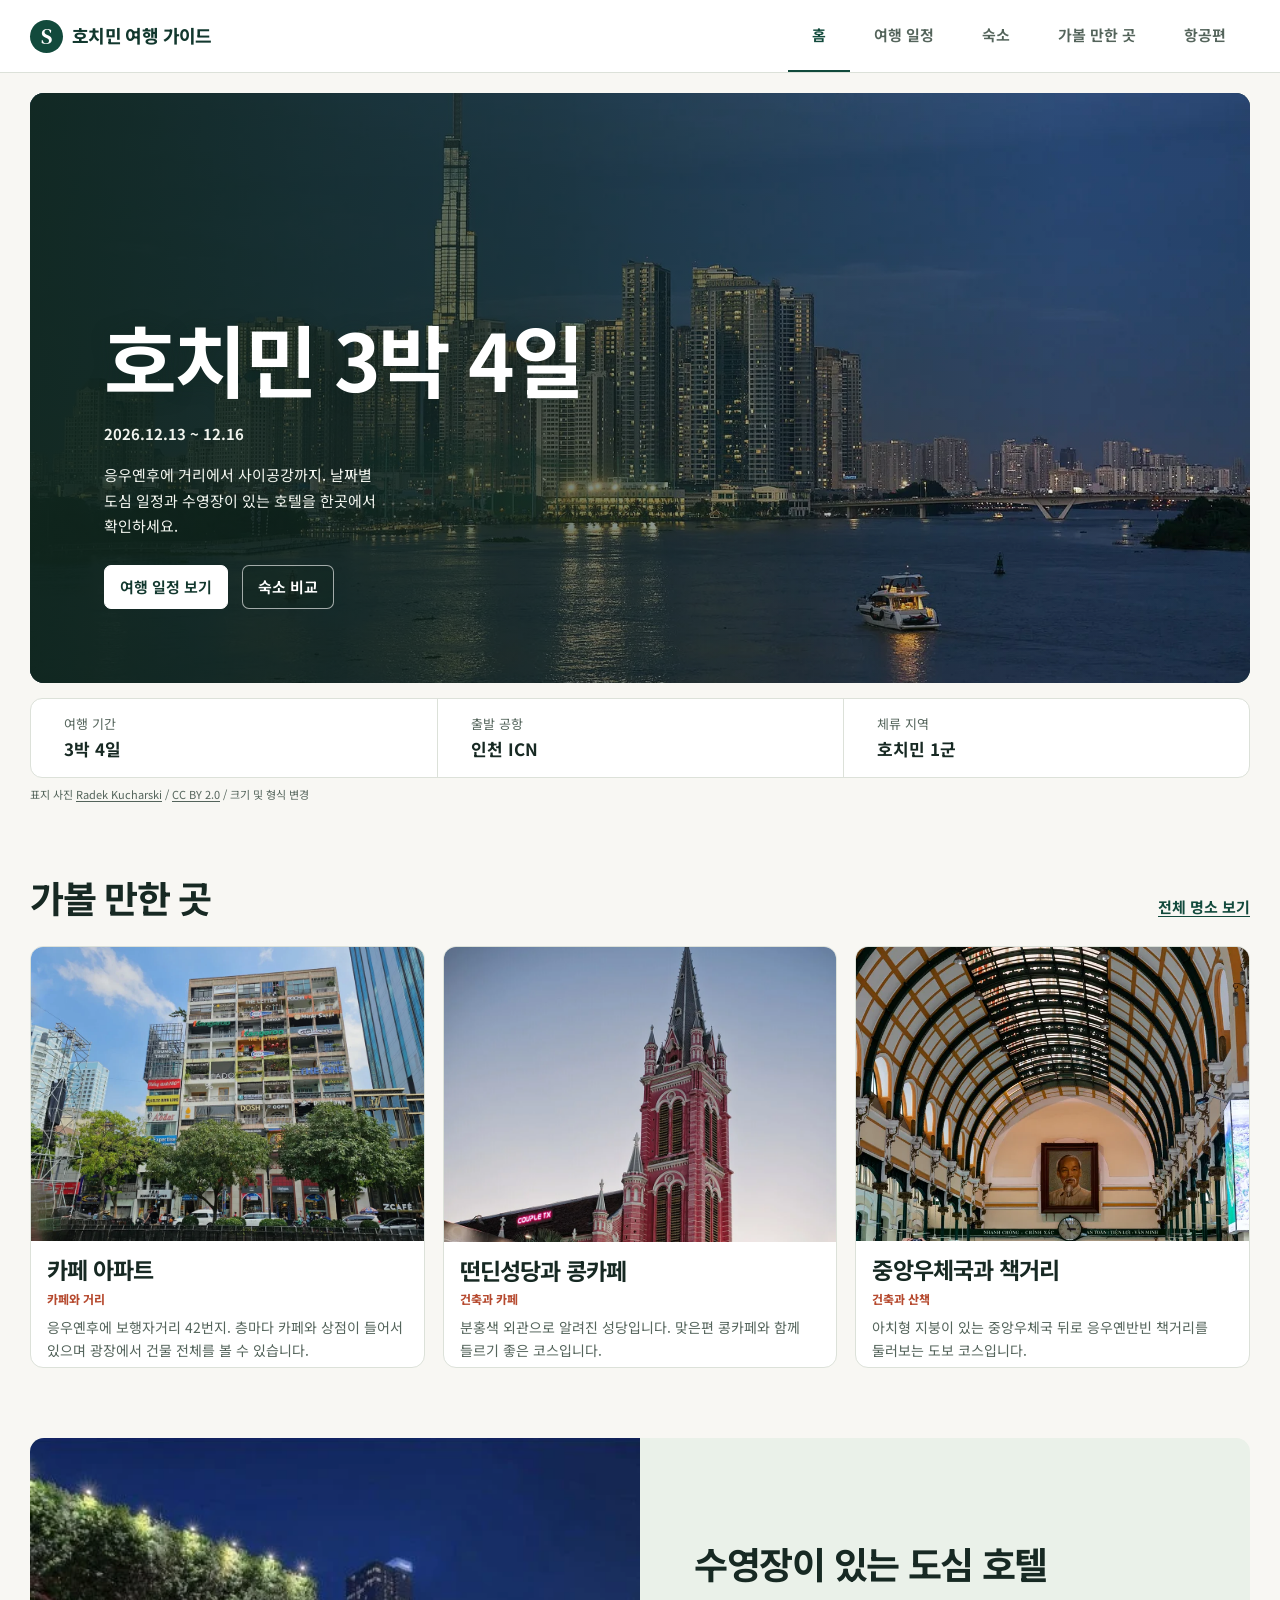
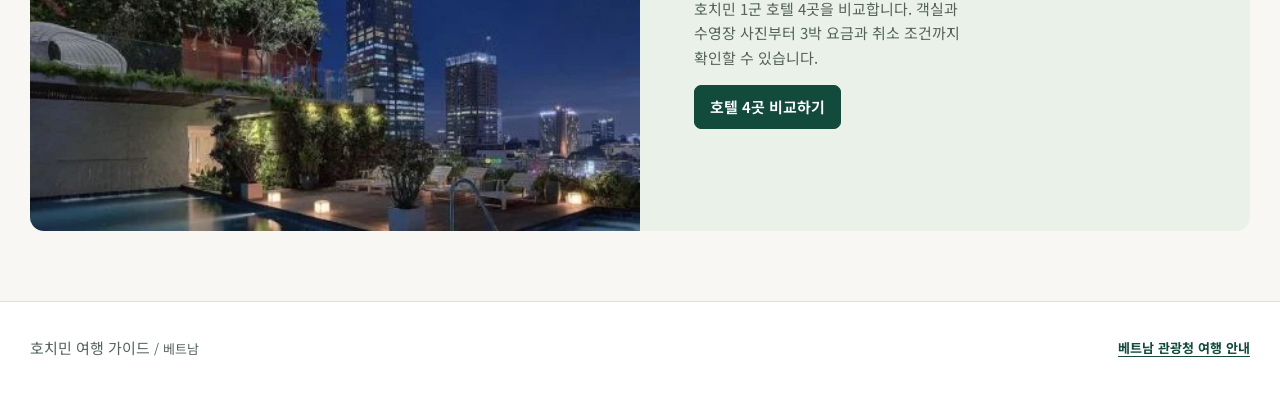
==== commit 7d4fb08b: "feat: 호치민 여행 가이드와 숙소 비교 개편" ====
--- a/docs/index.html
+++ b/docs/index.html
@@ -3,372 +3,99 @@
 <head>
   <meta charset="utf-8">
   <meta name="viewport" content="width=device-width, initial-scale=1">
-  <meta name="description" content="12월 13일부터 16일까지. 우리 둘이 호치민에서 뭐 할지 정리해뒀어!">
-  <meta name="theme-color" content="#f8f4e9">
+  <meta name="description" content="인천 출발 호치민 3박 4일 여행 일정과 도심 호텔 4곳 및 주요 명소를 한곳에서 확인하세요.">
   <meta name="robots" content="noindex">
-  <meta property="og:title" content="우리 호치민 간다!">
-  <meta property="og:description" content="12월 13일~16일! 비행기랑 숙소랑 가볼 곳 정리해뒀어.">
+  <meta name="theme-color" content="#f8f7f3">
+  <meta property="og:title" content="호치민 3박 4일 여행 가이드">
+  <meta property="og:description" content="인천 출발 호치민 3박 4일 여행 일정과 도심 호텔 4곳 및 주요 명소를 한곳에서 확인하세요.">
   <meta property="og:type" content="website">
   <meta property="og:url" content="https://mannomi.github.io/trip/">
-  <meta property="og:image" content="https://mannomi.github.io/trip/assets/saigon.webp">
-  <title>우리 호치민 간다! | 12월 13일부터 16일까지</title>
+  <meta property="og:image" content="https://mannomi.github.io/trip/assets/saigon-skyline.webp">
+  <link rel="canonical" href="https://mannomi.github.io/trip/">
+  <title>호치민 3박 4일 여행 가이드</title>
   <link rel="icon" href="./assets/favicon.svg" type="image/svg+xml">
   <link rel="preconnect" href="https://fonts.googleapis.com">
   <link rel="preconnect" href="https://fonts.gstatic.com" crossorigin>
-  <link href="https://fonts.googleapis.com/css2?family=Noto+Sans+KR:wght@400;500;600;700&amp;display=swap" rel="stylesheet">
-  <link rel="stylesheet" href="./styles.css?v=4">
-  <script src="./checklist.js" defer></script>
-  <script src="./stay.js?v=2" defer></script>
-  <script src="./gallery.js" defer></script>
+  <link href="https://fonts.googleapis.com/css2?family=DM+Serif+Text&amp;family=Noto+Sans+KR:wght@400..800&amp;display=swap" rel="stylesheet">
+  <link rel="stylesheet" href="./styles.css?v=5">
+  <script src="./legacy.js" defer></script>
 </head>
 <body>
-  <a class="skip" href="#content">본문으로 건너뛰기</a>
+  <a href="#content" class="skip">본문 바로가기</a>
   <header class="site-header" id="top">
-    <nav class="shell" aria-label="여행 계획">
-      <a href="#itinerary">일정</a>
-      <a href="#flights">항공편</a>
-      <a href="#stay">숙소</a>
-      <a href="#places">가볼 만한 곳</a>
-      <a href="#packing">준비물</a>
-    </nav>
+    <div class="shell header-inner">
+      <a class="brand" href="./index.html"><span class="brand-mark" aria-hidden="true">S</span> 호치민 여행 가이드</a>
+      <nav class="site-nav" aria-label="주 메뉴">
+        <a href="./index.html" aria-current="page">홈</a>
+        <a href="./itinerary.html">여행 일정</a>
+        <a href="./hotels.html">숙소</a>
+        <a href="./places.html">가볼 만한 곳</a>
+        <a href="./flights.html">항공편</a>
+      </nav>
+    </div>
   </header>
-
   <main id="content">
-    <section class="hero shell" aria-labelledby="trip-title">
+    <section class="hero shell" aria-labelledby="page-title">
+      <img src="./assets/saigon-skyline.webp" alt="" fetchpriority="high" width="1600" height="900">
       <div class="hero-copy">
-        <p class="hero-date"><time datetime="2026-12-13">2026년 12월 13일</time>~<time datetime="2026-12-16">16일</time></p>
-        <h1 id="trip-title">우리 호치민 간다!</h1>
-        <p class="hero-note">둘이 3박 4일! 맛있는 거 먹고 천천히 돌아다니자.</p>
-      </div>
-      <img class="hero-photo" src="./assets/saigon.webp" width="1600" height="1067" alt="" fetchpriority="high">
-    </section>
-
-    <section class="shell section itinerary" id="itinerary" aria-labelledby="itinerary-title">
-      <div class="section-heading">
-        <h2 id="itinerary-title">우리 이렇게 돌아보자</h2>
-        <a class="text-link" href="#places">가볼 만한 곳 사진 보기</a>
-      </div>
-      <ol class="days">
-        <li>
-          <time class="day-date" datetime="2026-12-13">12.13 <span>일</span></time>
-          <div><h3>도착하면 짐부터 풀자!</h3><dl class="day-plan"><div><dt>오후</dt><dd>14:20 탄손낫 공항 도착. 숙소 가서 체크인하기!</dd></div><div><dt>저녁</dt><dd>응우옌후에랑 카페 아파트 들렀다가 박당 강변 걷기.</dd></div></dl><p class="action-links"><a href="https://www.google.com/maps/dir/?api=1&amp;origin=Au+Lac+Charner+Hotel+87-89-91+Ho+Tung+Mau+Ho+Chi+Minh+City&amp;destination=Bach+Dang+Wharf+Ho+Chi+Minh+City&amp;travelmode=walking&amp;waypoints=The+Cafe+Apartments+42+Nguyen+Hue+Ho+Chi+Minh+City">오 락 샤르네에서 강변까지</a><a href="https://vietnam.travel/things-to-do/ho-chi-minh-city-itinerary/">관광청 도심 코스</a></p></div>
-        </li>
-        <li>
-          <time class="day-date" datetime="2026-12-14">12.14 <span>월</span></time>
-          <div><h3>오늘은 시내 한 바퀴</h3><dl class="day-plan"><div><dt>오전</dt><dd>통일궁 보고 중앙우체국이랑 책거리까지 걸어보자.</dd></div><div><dt>점심</dt><dd>벱 메 인에서 반쎄 먹기!</dd></div><div><dt>저녁</dt><dd>오페라하우스에서 공연 볼까? 아니면 소셜 클럽 루프탑 가서 노을 보자.</dd></div></dl><p class="action-links"><a href="https://www.google.com/maps/dir/?api=1&amp;origin=Independence+Palace+Ho+Chi+Minh+City&amp;destination=Nguyen+Van+Binh+Book+Street+Ho+Chi+Minh+City&amp;travelmode=walking&amp;waypoints=Saigon+Central+Post+Office+Ho+Chi+Minh+City">도보 경로</a><a href="https://dinhdoclap.gov.vn/en/visit/">통일궁</a><a href="https://www.luneproduction.com/ao-show">공연 일정</a><a href="https://www.hoteldesartssaigon.com/restaurants-bars/social-club-rooftop-bar/">루프탑 예약</a></p></div>
-        </li>
-        <li>
-          <time class="day-date" datetime="2026-12-15">12.15 <span>화</span></time>
-          <div><h3>아침엔 수영부터!</h3><dl class="day-plan"><div><dt>오전</dt><dd>숙소에서 잠깐 수영하고 떤딘성당이랑 콩카페 가자.</dd></div><div><dt>점심</dt><dd>꾹각꽌에서 베트남 가정식 먹기.</dd></div><div><dt>저녁</dt><dd>박당 선착장에서 수상버스 타보기!</dd></div></dl><p class="action-links"><a href="https://www.google.com/maps/search/?api=1&amp;query=Tan+Dinh+Church+289+Hai+Ba+Trung+Ho+Chi+Minh+City">떤딘 지도</a><a href="https://visithcmc.net/en/news/sac-mau-di-san-thanh-pho-ho-chi-minh">성당과 카페 안내</a><a href="https://saigonwaterbus.com/dat-ve-truc-tuyen">수상버스 시간표</a></p></div>
-        </li>
-        <li>
-          <time class="day-date" datetime="2026-12-16">12.16 <span>수</span></time>
-          <div><h3>기념품 보고 집으로</h3><dl class="day-plan"><div><dt>오전</dt><dd>벤탄시장이랑 사이공센터 중 한 곳만 들르고 숙소 체크아웃하기.</dd></div><div><dt>오후</dt><dd>15:40 비행기야. 탄손낫 공항엔 여유 있게 가자.</dd></div></dl><p class="action-links"><a href="https://www.google.com/maps/search/?api=1&amp;query=Ben+Thanh+Market+Ho+Chi+Minh+City">벤탄시장 지도</a><a href="https://www.grab.com/global/airport-rides/tan-son-nhat-international-airport/">공항 이동 안내</a></p></div>
-        </li>
-      </ol>
-    </section>
-
-    <section class="shell section" id="flights" aria-labelledby="flights-title">
-      <div class="section-heading">
-        <div>
-          <h2 id="flights-title">항공편</h2>
-        </div>
-        <p class="section-note">둘 다 직항! 시간은 각 공항 현지 시간으로 적어뒀어.</p>
-      </div>
-      <div class="tickets">
-        <article class="ticket">
-          <div class="ticket-head">
-            <p class="ticket-direction">가는 편</p>
-            <p class="ticket-date"><time datetime="2026-12-13">12.13 일요일</time></p>
-          </div>
-          <div class="route">
-            <div class="airport"><p>인천 <span>ICN</span></p><time datetime="2026-12-13T10:50:00+09:00">10:50</time></div>
-            <div class="route-line"><span aria-hidden="true">✈</span><small>5시간 30분</small></div>
-            <div class="airport"><p>호치민 <span>SGN</span></p><time datetime="2026-12-13T14:20:00+07:00">14:20</time></div>
-          </div>
-          <div class="ticket-foot">
-            <p>비엣젯항공 <strong>VJ863</strong></p>
-            <p>위탁 <strong>20kg</strong></p>
-          </div>
-        </article>
-        <article class="ticket">
-          <div class="ticket-head">
-            <p class="ticket-direction">오는 편</p>
-            <p class="ticket-date"><time datetime="2026-12-16">12.16 수요일</time></p>
-          </div>
-          <div class="route">
-            <div class="airport"><p>호치민 <span>SGN</span></p><time datetime="2026-12-16T15:40:00+07:00">15:40</time></div>
-            <div class="route-line"><span aria-hidden="true">✈</span><small>5시간</small></div>
-            <div class="airport"><p>인천 <span>ICN</span></p><time datetime="2026-12-16T22:40:00+09:00">22:40</time></div>
-          </div>
-          <div class="ticket-foot">
-            <p>선 푸꾸옥항공 <strong>9G400</strong></p>
-            <p>위탁 <strong>1개</strong></p>
-          </div>
-        </article>
-      </div>
-      <details class="fare">
-        <summary><span>비행기 얼마였더라?</span><span class="fare-amount">1인 약 47만 원</span></summary>
-        <div class="fare-body">
-          <p>가격은 11월 15일에 본 거야. 오는 편 위탁 짐은 1개 포함이고 무게는 예약 화면에서 한 번 더 보자.</p>
-          <dl>
-            <div><dt>아고다에서 한 번에 결제</dt><dd>처음 봤을 땐 470,220원. 다시 보니까 478,284원.</dd></div>
-            <div><dt>편도로 두 번 결제</dt><dd>하나투어 301,700원 + 아고다 168,188원 = <strong>469,888원</strong></dd></div>
-            <div><dt>IBK기업은행카드로 출국편 결제</dt><dd>마이리얼트립 289,000원 + 아고다 168,188원 = <strong>457,188원</strong></dd></div>
-          </dl>
-          <a class="text-link" href="https://flight.naver.com/flights/international/ICN-SGN-20261213/SGN-ICN-20261216?adult=1&amp;isDirect=true&amp;fareType=Y" target="_blank" rel="noopener noreferrer">같은 날짜 항공권 다시 보기 <span aria-hidden="true">↗</span></a>
-          <div class="flight-reference">
-            <p>구글에서 본 비행기표는 <strong>둘이 합쳐서 1,106,346원</strong>이었어. 오 락 샤르네 3박 421,146원까지 더하면 1,527,492원!</p>
-            <div class="action-links"><a href="https://www.google.com/travel/flights?q=Flights+to+SGN+from+ICN+on+2026-12-13+one+way+for+2+adults&amp;curr=KRW&amp;hl=ko&amp;gl=KR">출국편 다시 검색</a><a href="https://www.google.com/travel/flights?q=Flights+to+ICN+from+SGN+on+2026-12-16+one+way+for+2+adults&amp;curr=KRW&amp;hl=ko&amp;gl=KR">귀국편 다시 검색</a><a href="https://www.google.com/travel/flights?q=Flights+to+SGN+from+ICN+on+2026-12-13+through+2026-12-16+for+2+adults&amp;curr=KRW&amp;hl=ko&amp;gl=KR">왕복 다시 검색</a></div>
-          </div>
-        </div>
-      </details>
-    </section>
-
-    <section class="shell section" id="stay" aria-labelledby="stay-title">
-      <div class="section-heading">
-        <h2 id="stay-title">우리 어디서 잘까?</h2>
-        <p class="section-note">12월 13일~16일 / 성인 2명 / 객실 1개</p>
-      </div>
-      <p class="price-note">11월 15일에 본 3박 가격이야. 방 고를 때 조식이랑 취소 조건도 같이 보자.</p>
-      <div class="stay-selection">
-        <p id="selected-stay" aria-live="polite">아직 숙소 안 골랐어</p>
-        <button id="copy-stay" type="button" disabled>고른 숙소 링크 복사</button>
-        <button id="clear-stay" type="button" hidden>다시 고르기</button>
-        <input class="share-url" id="stay-link" aria-label="선택한 숙소 공유 주소" type="url" readonly hidden>
-        <p class="selection-message" id="stay-message" role="status"></p>
-      </div>
-      <fieldset class="stay-picker">
-        <legend class="sr-only">숙소 후보 중 한 곳 선택</legend>
-        <div class="stay-grid">
-          <article class="stay-card">
-            <div class="stay-top">
-              <h3 id="charner-title">오 락 샤르네</h3>
-              <p>응우옌후에랑 사이공강이 가까워.</p>
-            </div>
-            <dl class="stay-facts">
-              <div><dt>객실</dt><dd>바니에 프리미어 더블 / 퀸 침대 1개</dd></div>
-              <div><dt>시설</dt><dd>옥상 수영장</dd></div>
-              <div><dt>조건</dt><dd>조식 포함 / 12월 10일 전까지 무료 취소</dd></div>
-            </dl>
-            <div class="stay-price"><strong>421,146원</strong><span>아고다 3박 총액</span></div>
-            <div class="stay-actions">
-              <label class="stay-pick"><input type="radio" name="hotel" value="charner" aria-label="오 락 샤르네 선택"><span>선택</span></label>
-              <a href="https://www.agoda.com/ko-kr/silverland-charner/hotel/ho-chi-minh-city-vn.html?checkIn=2026-12-13&amp;checkOut=2026-12-16&amp;rooms=1&amp;adults=2&amp;childs=0&amp;los=3&amp;currency=KRW" target="_blank" rel="noopener noreferrer">요금 보기</a>
-              <a href="#charner-photos">객실 사진</a>
-            </div>
-          </article>
-          <article class="stay-card">
-            <div class="stay-top">
-              <h3 id="silverland-title">실버랜드 벤탄</h3>
-              <p>벤탄시장이랑 지하철역이 가까워.</p>
-            </div>
-            <dl class="stay-facts">
-              <div><dt>객실</dt><dd>선샤인 가든룸 / 더블 침대 요청 가능</dd></div>
-              <div><dt>시설</dt><dd>옥상 수영장 / 애프터눈 티</dd></div>
-              <div><dt>조건</dt><dd>조식 별도 / 12월 8일 전까지 무료 취소</dd></div>
-            </dl>
-            <div class="stay-price"><strong>703,322원</strong><span>부킹닷컴 3박 총액</span></div>
-            <div class="stay-actions">
-              <label class="stay-pick"><input type="radio" name="hotel" value="silverland" aria-label="실버랜드 벤탄 선택"><span>선택</span></label>
-              <a href="https://www.booking.com/hotel/vn/silverland-benthanh.ko.html?checkin=2026-12-13&amp;checkout=2026-12-16&amp;group_adults=2&amp;no_rooms=1&amp;group_children=0&amp;selected_currency=KRW" target="_blank" rel="noopener noreferrer">요금 보기</a>
-              <a href="https://benthanh.silverlandhotels.com/" target="_blank" rel="noopener noreferrer">시설 보기</a>
-            </div>
-          </article>
-          <article class="stay-card">
-            <div class="stay-top">
-              <h3 id="fusion-title">퓨전 오리지널 사이공 센터</h3>
-              <p>사이공 센터 쇼핑몰 안에 있어.</p>
-            </div>
-            <dl class="stay-facts">
-              <div><dt>객실</dt><dd>오리지널 킹룸 / 킹 침대 1개</dd></div>
-              <div><dt>시설</dt><dd>6층 수영장</dd></div>
-              <div><dt>조건</dt><dd>조식 별도 / 12월 10일 전까지 무료 취소</dd></div>
-            </dl>
-            <div class="stay-price"><strong>900,096원</strong><span>부킹닷컴 3박 총액</span></div>
-            <div class="stay-actions">
-              <label class="stay-pick"><input type="radio" name="hotel" value="fusion" aria-label="퓨전 오리지널 사이공 센터 선택"><span>선택</span></label>
-              <a href="https://www.booking.com/hotel/vn/fusion-original-saigon-centre.ko.html?checkin=2026-12-13&amp;checkout=2026-12-16&amp;group_adults=2&amp;no_rooms=1&amp;group_children=0&amp;selected_currency=KRW" target="_blank" rel="noopener noreferrer">요금 보기</a>
-              <a href="https://saigoncentre.fusionoriginals.com/facilities/" target="_blank" rel="noopener noreferrer">시설 보기</a>
-            </div>
-          </article>
-          <article class="stay-card">
-            <div class="stay-top">
-              <h3 id="myst-title">더 미스트 동코이</h3>
-              <p>동코이 거리랑 사이공강이 가까워.</p>
-            </div>
-            <dl class="stay-facts">
-              <div><dt>객실</dt><dd>사이공 발코니 더블룸 / 킹 침대 1개</dd></div>
-              <div><dt>시설</dt><dd>옥상 수영장 / 객실 발코니</dd></div>
-              <div><dt>조건</dt><dd>조식 별도 / 12월 8일 전까지 무료 취소</dd></div>
-            </dl>
-            <div class="stay-price"><strong>1,022,911원</strong><span>부킹닷컴 3박 총액</span></div>
-            <div class="stay-actions">
-              <label class="stay-pick"><input type="radio" name="hotel" value="myst" aria-label="더 미스트 동코이 선택"><span>선택</span></label>
-              <a href="https://www.booking.com/hotel/vn/the-myst-dong-khoi.ko.html?checkin=2026-12-13&amp;checkout=2026-12-16&amp;group_adults=2&amp;no_rooms=1&amp;group_children=0&amp;selected_currency=KRW" target="_blank" rel="noopener noreferrer">요금 보기</a>
-              <a href="https://www.themystdongkhoihotel.com/" target="_blank" rel="noopener noreferrer">시설 보기</a>
-            </div>
-          </article>
-        </div>
-      </fieldset>
-      <div id="charner-photos" class="charner-details">
-        <h3>오 락 샤르네 사진이랑 예약 링크</h3>
-<ul class="stay-rates" aria-label="플랫폼별 3박 총액">
-            <li><a href="https://www.agoda.com/ko-kr/silverland-charner/hotel/ho-chi-minh-city-vn.html?checkIn=2026-12-13&amp;checkOut=2026-12-16&amp;rooms=1&amp;adults=2&amp;childs=0&amp;los=3&amp;currency=KRW">아고다 <strong>421,146원</strong></a></li>
-            <li><a href="https://nol.yanolja.com/stay/overseas/TDP-2643842?verticalCategory=PRODUCT_CATEGORY_GLOBAL_ACCOMMODATION&amp;checkInDate=2026-12-13&amp;checkOutDate=2026-12-16&amp;rooms%5B0%5D%5Badult%5D=2"><span>놀 <small>회원가</small></span><strong>442,613원</strong></a></li>
-            <li><a href="https://www.yeogi.com/overseas-accommodations/187443?checkIn=2026-12-13&amp;checkOut=2026-12-16&amp;rooms=1&amp;adults=2#room">여기어때 <strong>458,308원</strong></a></li>
-          </ul>
-        <div class="photo-grid stay-photos" role="group" aria-label="객실과 수영장 사진">
-          <figure><a class="photo-link" href="./assets/charner-room.jpg"><img src="./assets/charner-room.jpg" alt="바니에 프리미어 더블룸" width="1280" height="720" loading="lazy"></a><figcaption>바니에 프리미어 더블룸</figcaption></figure>
-          <figure class="pool-photo"><a class="photo-link" href="./assets/charner-pool.jpg"><img src="./assets/charner-pool.jpg" alt="오 락 샤르네 옥상 수영장" width="1280" height="720" loading="lazy"></a><figcaption>오 락 샤르네 옥상 수영장</figcaption></figure>
-        </div>
-      <details class="fare captures">
-        <summary>예약 화면도 같이 보기</summary>
-        <div class="photo-grid">
-          <figure><a class="photo-link" href="./assets/charner-agoda.jpg"><img src="./assets/charner-agoda.jpg" alt="아고다 예약 화면" width="1280" height="720" loading="lazy"></a><figcaption>아고다 예약 화면</figcaption></figure>
-          <figure><a class="photo-link" href="./assets/charner-nol.jpg"><img src="./assets/charner-nol.jpg" alt="놀 예약 화면" width="1280" height="720" loading="lazy"></a><figcaption>놀 예약 화면</figcaption></figure>
-          <figure><a class="photo-link" href="./assets/charner-yeogi.jpg"><img src="./assets/charner-yeogi.jpg" alt="여기어때 예약 화면" width="1280" height="720" loading="lazy"></a><figcaption>여기어때 예약 화면</figcaption></figure>
-        </div>
-      </details>
+        <h1 id="page-title">호치민 3박 4일</h1>
+        <p class="date-line"><time datetime="2026-12-13">2026.12.13</time> ~ <time datetime="2026-12-16">12.16</time></p>
+        <p>응우옌후에 거리에서 사이공강까지. 날짜별 도심 일정과 수영장이 있는 호텔을 한곳에서 확인하세요.</p>
+        <div class="actions"><a class="button primary" href="./itinerary.html">여행 일정 보기</a> <a class="button secondary" href="./hotels.html">숙소 비교</a></div>
       </div>
     </section>
+    <dl class="trip-overview shell">
+      <div><dt>여행 기간</dt><dd>3박 4일</dd></div>
+      <div><dt>출발 공항</dt><dd>인천 ICN</dd></div>
+      <div><dt>체류 지역</dt><dd>호치민 1군</dd></div>
+    </dl>
+    <p class="shell hero-credit">표지 사진 <a href="https://commons.wikimedia.org/wiki/File:Saigon_at_Blue_Hour.jpg">Radek Kucharski</a> / <a href="https://creativecommons.org/licenses/by/2.0/">CC BY 2.0</a> / 크기 및 형식 변경</p>
+    <section class="shell section" aria-labelledby="home-places">
+      <div class="section-heading"><h2 id="home-places">가볼 만한 곳</h2><a class="text-link" href="./places.html">전체 명소 보기</a></div>
+      <div class="destination-grid">
+      <article class="destination-card" id="cafe-apartments">
+        <a class="cover" href="./places.html#cafe-apartments" aria-label="카페 아파트 상세 보기"><img src="./assets/places/cafe-apartments.webp" alt="응우옌후에 카페 아파트 건물과 층별 간판"></a>
+        <div class="destination-copy">
+          <h3>카페 아파트</h3>
+          <p class="destination-type">카페와 거리</p>
+          <p class="destination-note">응우옌후에 보행자거리 42번지. 층마다 카페와 상점이 들어서 있으며 광장에서 건물 전체를 볼 수 있습니다.</p>
 
-  <section class="shell section" id="places" aria-labelledby="places-title">
-    <div class="section-heading">
-      <h2 id="places-title">가볼 만한 곳</h2>
-      <p class="section-note">우리 동선 따라 골라봤어. 근처 지나가면 하나씩 들러보자!</p>
-    </div>
-    <div class="destination-grid">
-      <article class="destination-card">
-        <a class="photo-link" href="./assets/places/cafe-apartments.webp"><img src="./assets/places/cafe-apartments.webp" alt="응우옌후에 카페 아파트 발코니에 층층이 달린 카페 간판" width="1000" height="750" loading="lazy"></a>
-        <div class="destination-copy">
-          <p class="destination-when"><time datetime="2026-12-13">12.13</time> 저녁</p>
-          <h3>카페 아파트</h3>
-          <p class="destination-note">응우옌후에 42번지! 광장에서 건물 찍고 발코니 있는 카페 하나 골라보자.</p>
-          <div class="action-links">
-            <a href="https://www.google.com/maps/search/?api=1&amp;query=The+Cafe+Apartments+42+Nguyen+Hue+Ho+Chi+Minh+City" aria-label="카페 아파트 지도">지도</a>
-            <a href="https://www.vietnamairlines.com/vn/en/plan-book/travel/travel-guide/the-cafe-apartment" aria-label="카페 아파트 안내">둘러보기</a>
-          </div>
         </div>
       </article>
-      <article class="destination-card">
-        <a class="photo-link" href="./assets/places/bach-dang.webp"><img src="./assets/places/bach-dang.webp" alt="사이공강 박당 선착장에 정박한 수상버스" width="1000" height="563" loading="lazy"></a>
+      <article class="destination-card" id="tan-dinh">
+        <a class="cover" href="./places.html#tan-dinh" aria-label="떤딘성당과 콩카페 상세 보기"><img src="./assets/places/tan-dinh.webp" alt="분홍색 떤딘성당 외관과 첨탑"></a>
         <div class="destination-copy">
-          <p class="destination-when"><time datetime="2026-12-13">12.13</time> 산책</p>
-          <h3>박당 강변</h3>
-          <p class="destination-note">첫날엔 강 따라 걷자. 셋째 날 배 타면 돌아오는 표도 같이 보기!</p>
-          <div class="action-links">
-            <a href="https://www.google.com/maps/search/?api=1&amp;query=Bach+Dang+Station+Saigon+Waterbus+Ho+Chi+Minh+City" aria-label="박당 선착장 지도">지도</a>
-            <a href="https://saigonwaterbus.com/dat-ve-truc-tuyen">배 시간표</a>
-          </div>
+          <h3>떤딘성당과 콩카페</h3>
+          <p class="destination-type">건축과 카페</p>
+          <p class="destination-note">분홍색 외관으로 알려진 성당입니다. 맞은편 콩카페와 함께 들르기 좋은 코스입니다.</p>
+
         </div>
       </article>
-      <article class="destination-card">
-        <a class="photo-link" href="./assets/places/post-office.webp"><img src="./assets/places/post-office.webp" alt="중앙우체국 입구에서 본 아치형 천장과 홀" width="1000" height="509" loading="lazy"></a>
+      <article class="destination-card" id="post-office">
+        <a class="cover" href="./places.html#post-office" aria-label="중앙우체국과 책거리 상세 보기"><img src="./assets/places/post-office.webp" alt="중앙우체국의 아치형 천장과 내부 홀"></a>
         <div class="destination-copy">
-          <p class="destination-when"><time datetime="2026-12-14">12.14</time> 오전</p>
-          <h3>중앙우체국이랑 책거리</h3>
-          <p class="destination-note">우체국에서 아치 천장 구경하고 바로 옆 책거리까지 걸어보자.</p>
-          <div class="action-links">
-            <a href="https://www.google.com/maps/dir/?api=1&amp;origin=Saigon+Central+Post+Office+Ho+Chi+Minh+City&amp;destination=Nguyen+Van+Binh+Book+Street+Ho+Chi+Minh+City&amp;travelmode=walking">도보 경로</a>
-            <a href="https://visithcmc.net/en/news/khong-gian-an-tuong-cho-tin-do-yeu-sach">책거리 안내</a>
-          </div>
+          <h3>중앙우체국과 책거리</h3>
+          <p class="destination-type">건축과 산책</p>
+          <p class="destination-note">아치형 지붕이 있는 중앙우체국 뒤로 응우옌반빈 책거리를 둘러보는 도보 코스입니다.</p>
+
         </div>
       </article>
-      <article class="destination-card">
-        <a class="photo-link" href="./assets/places/opera-house.webp"><img src="./assets/places/opera-house.webp" alt="밤에 조명이 켜진 사이공 오페라하우스의 정면" width="1000" height="664" loading="lazy"></a>
-        <div class="destination-copy">
-          <p class="destination-when"><time datetime="2026-12-14">12.14</time> 저녁 후보</p>
-          <h3>오페라하우스</h3>
-          <p class="destination-note">앞에서 사진 한 장 찍자. 공연도 보고 싶으면 A O 쇼 시간부터 보기!</p>
-          <div class="action-links">
-            <a href="https://www.google.com/maps/search/?api=1&amp;query=Saigon+Opera+House+Ho+Chi+Minh+City" aria-label="오페라하우스 지도">지도</a>
-            <a href="https://www.luneproduction.com/ao-show">공연 안내</a>
-          </div>
-        </div>
-      </article>
-      <article class="destination-card">
-        <a class="photo-link" href="./assets/places/tan-dinh.webp"><img src="./assets/places/tan-dinh.webp" alt="분홍색 떤딘성당 외관과 첨탑" width="960" height="1432" loading="lazy"></a>
-        <div class="destination-copy">
-          <p class="destination-when"><time datetime="2026-12-15">12.15</time> 오전</p>
-          <h3>핑크성당이랑 콩카페</h3>
-          <p class="destination-note">성당 앞에서 사진 찍고 길 건너 콩카페에서 코코넛 커피 마시자.</p>
-          <div class="action-links">
-            <a href="https://www.google.com/maps/search/?api=1&amp;query=Tan+Dinh+Church+289+Hai+Ba+Trung+Ho+Chi+Minh+City" aria-label="떤딘성당 지도">성당 지도</a>
-            <a href="https://www.google.com/maps/search/?api=1&amp;query=Cong+Caphe+274+Hai+Ba+Trung+Ho+Chi+Minh+City">콩카페 지도</a>
-          </div>
-        </div>
-      </article>
-      <article class="destination-card">
-        <a class="photo-link" href="./assets/places/fine-arts.webp"><img src="./assets/places/fine-arts.webp" alt="발코니와 아치가 있는 호치민 시립미술관의 연노란 건물" width="1000" height="716" loading="lazy"></a>
-        <div class="destination-copy">
-          <p class="destination-when">시간 남으면</p>
-          <h3>호치민 시립미술관</h3>
-          <p class="destination-note">벤탄시장 근처 연노란 건물! 안뜰이랑 전시 천천히 둘러보자.</p>
-          <div class="action-links">
-            <a href="https://www.google.com/maps/search/?api=1&amp;query=Ho+Chi+Minh+City+Museum+of+Fine+Arts+97A+Pho+Duc+Chinh" aria-label="호치민 시립미술관 지도">지도</a>
-            <a href="https://hello.hochiminhcity.gov.vn/en/discover/bao-tang-my-thuat-tp-hcm">관람 안내</a>
-          </div>
-        </div>
-      </article>
-    </div>
-    <details class="destination-credits">
-      <summary>사진 출처</summary>
-      <ul>
-        <li><a href="https://commons.wikimedia.org/wiki/File:42_Nguyen_Hue_Boulevard,_Saigon_(53547606514).jpg">카페 아파트 / Werner Bayer</a> / <a href="https://creativecommons.org/publicdomain/zero/1.0/">CC0 1.0</a></li>
-        <li><a href="https://commons.wikimedia.org/wiki/File:Bach_Dang_Station_-_Sai_Gon_Water_Bus.jpg">박당 선착장 / Pk.over</a> / <a href="https://creativecommons.org/publicdomain/zero/1.0/">CC0 1.0</a></li>
-        <li><a href="https://commons.wikimedia.org/wiki/File:20190923_Saigon_Central_Post_Office_interior-1.jpg">중앙우체국 / Balon Greyjoy</a> / <a href="https://creativecommons.org/publicdomain/zero/1.0/">CC0 1.0</a></li>
-        <li><a href="https://commons.wikimedia.org/wiki/File:Saigon_Opera_House_Municipal_Theatre_of_Ho_Chi_Minh_City_(14531950337).jpg">오페라하우스 / rjabalosIII</a> / <a href="https://creativecommons.org/licenses/by/2.0/">CC BY 2.0</a></li>
-        <li><a href="https://commons.wikimedia.org/wiki/File:Nh%C3%A0_th%E1%BB%9D_T%C3%A2n_%C4%90%E1%BB%8Bnh,_l%27%C3%89glise_Rose_de_S%C3%A0i_G%C3%B2n_(32571419807).jpg">떤딘성당 / sketyl</a> / <a href="https://creativecommons.org/licenses/by/2.0/">CC BY 2.0</a></li>
-        <li><a href="https://commons.wikimedia.org/wiki/File:B%E1%BA%A3o_t%C3%A0ng_M%E1%BB%B9_thu%E1%BA%ADt_Tp_(ki%E1%BA%BFn_tr%C3%BAc_t%E1%BB%95ng_th%E1%BB%83)_(2).jpg">시립미술관 / Phương Huy</a> / <a href="https://creativecommons.org/licenses/by-sa/4.0/">CC BY-SA 4.0</a></li>
-      </ul>
-      <p>사진은 크기와 파일 형식을 바꿨어. 카드에서는 화면에 맞춰 일부를 잘라서 보여줘.</p>
-    </details>
-    <h3 class="places-more">여기도 저장해뒀어</h3>
-    <div class="place-grid">
-      <article class="ticket place-card"><h3>벱 메 인</h3><p>벤탄시장 근처야. 새우랑 돼지고기 들어간 반쎄랑 코코넛 볶음밥 시켜서 같이 먹어보자.</p><p class="action-links"><a href="https://www.google.com/maps/search/?api=1&amp;query=B%E1%BA%BFp+M%E1%BA%B9+%E1%BB%88n+136+Le+Thanh+Ton+Ho+Chi+Minh+City">지도</a><a href="https://guide.michelin.com/sg/en/ho-chi-minh/ho-chi-minh_2978179/restaurant/bep-me-in-le-thanh-ton">미쉐린 안내</a></p></article>
-      <article class="ticket place-card"><h3>꾹각꽌</h3><p>떤딘 쪽 베트남 가정식집이야. 여기 가면 레몬그라스 두부튀김이랑 생선 수프 먹어보자.</p><p class="action-links"><a href="https://www.google.com/maps/search/?api=1&amp;query=C%E1%BB%A5c+G%E1%BA%A1ch+Qu%C3%A1n+10+Dang+Tat+Ho+Chi+Minh+City">지도</a><a href="https://guide.michelin.com/gb/en/ho-chi-minh/ho-chi-minh_2978179/restaurant/cuc-gach-quan">미쉐린 안내</a></p></article>
-      <article class="ticket place-card"><h3>소셜 클럽 루프탑</h3><p>호텔 데자르 사이공 24층에 있어. 노을 질 때 가서 한잔하자.</p><p class="action-links"><a href="https://www.google.com/maps/search/?api=1&amp;query=Social+Club+Rooftop+H%C3%B4tel+des+Arts+Saigon+Ho+Chi+Minh+City">지도</a><a href="https://www.hoteldesartssaigon.com/restaurants-bars/social-club-rooftop-bar/">공식 안내</a></p></article>
-      <article class="ticket place-card"><h3>전쟁박물관</h3><p>베트남 전쟁 기록을 볼 수 있어. 입장은 17:00까지라 갈 거면 그 전에 가기!</p><p class="action-links"><a href="https://ticket.baotangchungtichchientranh.vn/terms-and-conditions-en.html">공식 관람 안내</a></p></article>
-      <article class="ticket place-card"><h3>꾸찌 터널</h3><p>호치민 근교에 있는 전쟁 유적이야. 가고 싶으면 왔다 갔다 하는 시간까지 반나절은 비워두자.</p><p class="action-links"><a href="https://vietnam.travel/things-to-do/7-must-see-attractions-hcmc/">관광청 안내</a></p></article>
-      <article class="ticket place-card"><h3>노트르담 성당</h3><p>중앙우체국 바로 맞은편이야. 안에 들어갈 수 있는지는 성당 공지 한 번 보고 가자.</p><p class="action-links"><a href="https://www.chinhtoasaigon.org/">성당 공지</a></p></article>
-    </div>
-  </section>
-  <section class="shell section" id="transport" aria-labelledby="transport-title">
-    <div class="section-heading"><h2 id="transport-title">갈 때 이것만 확인하자</h2></div>
-    <div class="place-grid">
-      <article class="ticket place-card"><h3>탄손낫 공항에서 시내</h3><p>그랩에 호텔 이름이랑 주소 찍으면 돼. 공항에선 터미널에 맞는 타는 곳을 앱에서 보고 가자.</p><p class="action-links"><a href="https://www.grab.com/global/airport-rides/tan-son-nhat-international-airport/">그랩 공항 안내</a></p></article>
-      <article class="ticket place-card"><h3>객실 이름과 취소 조건</h3><p>오 락 샤르네에서 봐둔 바니에 프리미어 더블이랑 하멜린 이그제큐티브 더블은 퀸 침대 하나였어. 러피어 디럭스는 창문 없는 방이야.</p><p class="action-links"><a href="https://aulachotels.com/accommodation/charner-vannier-premier/">바니에 공식 객실 안내</a></p></article>
-    </div>
-  </section>
-    <section class="shell section prep" id="packing" aria-labelledby="packing-title">
+      </div>
+    </section>
+    <section class="shell section home-stay" aria-labelledby="home-stay">
+      <img src="./assets/hotels/charner-pool.webp" alt="오 락 샤르네의 옥상 수영장" loading="lazy" width="960" height="640">
       <div>
-        <h2 id="packing-title">출발 전에 챙길 거</h2>
-        <p class="prep-note">비행기랑 숙소 예약 조건 한 번 더 보고 가자.</p>
-      </div>
-      <div class="checklist">
-        <label><input type="checkbox" value="tickets"> <span>비행기표 끊고 여권이랑 영문 이름 맞는지 보기</span></label>
-        <label><input type="checkbox" value="stay"> <span>우리 숙소 3박 예약하기</span></label>
-        <label><input type="checkbox" value="baggage"> <span>오는 편에 짐 몇 kg까지 되는지 보기</span></label>
-        <label><input type="checkbox" value="transport"> <span>공항 가는 방법이랑 데이터 챙기기</span></label>
-        <p>체크해두면 이 브라우저에 남아!</p>
+        <h2 id="home-stay">수영장이 있는 도심 호텔</h2>
+        <p>호치민 1군 호텔 4곳을 비교합니다. 객실과 수영장 사진부터 3박 요금과 취소 조건까지 확인할 수 있습니다.</p>
+        <a class="button primary" href="./hotels.html">호텔 4곳 비교하기</a>
       </div>
     </section>
   </main>
-
   <footer class="footer">
     <div class="shell footer-inner">
-      <p>우리 호치민 간다!</p>
-      <a class="text-link" href="https://vietnam.travel/things-to-do/ho-chi-minh-city-itinerary/" target="_blank" rel="noopener noreferrer">베트남 관광청의 호치민 가이드 <span aria-hidden="true">↗</span></a>
+      <p>호치민 여행 가이드 <span class="meta">/ 베트남</span></p>
+      <a class="text-link" href="https://vietnam.travel/things-to-do/ho-chi-minh-city-itinerary/">베트남 관광청 여행 안내</a>
     </div>
   </footer>
-  <dialog class="photo-dialog" id="photo-viewer" aria-labelledby="photo-title">
-    <div class="photo-toolbar">
-      <h2 id="photo-title">사진</h2>
-      <form method="dialog"><button type="submit" autofocus>닫기</button></form>
-    </div>
-    <img alt="">
-    <a class="original-photo" href="#" target="_blank" rel="noopener">원본 사진 열기 <span aria-hidden="true">↗</span></a>
-  </dialog>
 </body>
 </html>
--- a/docs/styles.css
+++ b/docs/styles.css
@@ -1,180 +1,215 @@
 :root {
   color-scheme: light;
-  --paper: #f8f4e9;
-  --card: #fffdf6;
-  --pine: #173b31;
-  --ink: #1c3228;
-  --muted: #546358;
-  --rule: #d8d7c9;
-  --rust: #a0442c;
-  --highlight: #e9eee3;
-  --body: "Noto Sans KR", system-ui, sans-serif;
-}
-
+  --paper: #f8f7f3;
+  --white: #fff;
+  --ink: #172923;
+  --muted: #54645b;
+  --rule: #dce1d9;
+  --forest: #124a3c;
+  --deep: #12382e;
+  --mist: #eaf1e9;
+  --orange: #b64a2f;
+  --sans: "Noto Sans KR", sans-serif;
+  --display: "DM Serif Text", Georgia, serif;
+}
 *, *::before, *::after { box-sizing: border-box; }
-html { scroll-padding-top: 64px; }
-body { margin: 0; color: var(--ink); background: var(--paper); font: 400 16px/1.65 var(--body); word-break: keep-all; }
-p, h1, h2, h3, dl, dd { margin: 0; }
-time { font-variant-numeric: tabular-nums; }
-a { color: inherit; text-underline-offset: 3px; }
-button { font: inherit; color: inherit; }
-:focus-visible { outline: 2px solid var(--rust); outline-offset: 4px; }
+html { scroll-padding-top: 114px; }
+body { margin: 0; background: var(--paper); color: var(--ink); font: 400 15px/1.65 var(--sans); word-break: keep-all; }
+h1, h2, h3, p, figure, dl, dd { margin: 0; }
+h1, h2, h3 { letter-spacing: -.035em; line-height: 1.25; text-wrap: balance; }
+h1 { font-size: clamp(37px, 6vw, 66px); }
+h2 { font-size: clamp(24px, 4vw, 37px); }
+h3 { font-size: clamp(17px, 2.2vw, 23px); }
+img { display: block; max-width: 100%; }
+a { color: inherit; text-underline-offset: .22em; }
+button, select, input { font: inherit; }
+button { cursor: pointer; }
 [hidden] { display: none !important; }
-.shell { width: min(1080px, calc(100% - 32px)); margin-inline: auto; }
-.sr-only { position: absolute; width: 1px; height: 1px; padding: 0; overflow: hidden; clip-path: inset(50%); white-space: nowrap; }
-.skip { position: fixed; top: 8px; left: 12px; z-index: 3; padding: 8px 16px; background: var(--card); transform: translateY(-160%); }
+:focus-visible { outline: 3px solid var(--orange); outline-offset: 3px; }
+::selection { color: var(--deep); background: #cfe3d3; }
+.shell { width: min(1220px, calc(100% - 40px)); margin-inline: auto; }
+.sr-only { position: absolute; width: 1px; height: 1px; overflow: hidden; clip-path: inset(50%); white-space: nowrap; }
+.skip { position: fixed; inset: 8px auto auto 12px; z-index: 5; background: var(--white); padding: 10px; transform: translateY(-160%); }
 .skip:focus { transform: none; }
-
-.site-header { position: sticky; top: 0; z-index: 2; background: var(--paper); border-bottom: 1px solid var(--rule); }
-.site-header nav { display: grid; grid-template-columns: repeat(3, minmax(0, 1fr)) minmax(max-content, 1.35fr) minmax(0, 1fr); align-items: stretch; max-width: 540px; text-align: center; }
-.site-header a { display: grid; min-height: 48px; place-items: center; color: var(--pine); font-weight: 700; text-decoration: none; font-size: 14px; }
-.site-header a[href="#places"] { padding-inline: 4px; }
-.site-header a:hover { background: var(--highlight); }
-.site-header a:focus-visible { outline-offset: -4px; }
-
-.hero { display: grid; grid-template-columns: 1fr 30%; align-items: stretch; margin-top: 16px; overflow: hidden; border-radius: 14px; background: var(--pine); color: var(--card); }
-.hero-copy { padding: 19px 12px 20px 18px; }
-.hero-date { color: #e9e3bc; font-size: 12px; font-weight: 600; }
-.hero h1 { margin-block: 4px 5px; font-size: clamp(23px, 7.2vw, 42px); line-height: 1.3; letter-spacing: -.06em; }
-.hero-note { color: #e1e8da; font-size: 13px; }
-.hero-photo { width: 100%; height: 100%; min-height: 100%; object-fit: cover; object-position: 57% center; }
-
-.section { padding-block: 25px; }
-.section + .section { border-top: 1px solid var(--rule); }
-.section-heading { display: flex; justify-content: space-between; align-items: baseline; flex-wrap: wrap; gap: 4px 13px; margin-bottom: 12px; }
-h2 { font-size: clamp(24px, 5.5vw, 31px); line-height: 1.3; letter-spacing: -.06em; }
-h3 { font-size: 17px; line-height: 1.34; letter-spacing: -.035em; }
-.section-note, .price-note { color: var(--muted); font-size: 13px; }
-.text-link { font-size: 13px; color: var(--pine); font-weight: 600; }
-
-.days { display: grid; gap: 8px; list-style: none; margin: 0; padding: 0; }
-.days li { display: grid; grid-template-columns: 52px minmax(0, 1fr); gap: 12px; padding: 13px 12px; border: 1px solid var(--rule); border-radius: 10px; background: var(--card); }
-.day-date { color: var(--pine); font-weight: 700; font-size: 15px; line-height: 1.2; white-space: nowrap; }
-.day-date span { display: block; margin-top: 5px; color: var(--muted); font-size: 12px; font-weight: 500; }
-.day-plan { display: grid; gap: 5px; margin-top: 7px; font-size: 13px; }
-.day-plan > div { display: grid; grid-template-columns: 29px minmax(0, 1fr); gap: 5px; }
-.day-plan dt { font-weight: 700; color: var(--pine); }
-.day-plan dd { color: var(--muted); }
-.map-link { display: inline-flex; min-height: 38px; align-items: center; font-size: 12px; font-weight: 600; color: var(--pine); }
-
-.tickets { display: grid; gap: 9px; }
-.ticket { padding: 13px 14px 11px; background: var(--card); border: 1px solid var(--rule); border-radius: 10px; }
-.ticket-head, .ticket-foot { display: flex; align-items: center; justify-content: space-between; gap: 8px; }
-.ticket-direction { padding: 1px 8px; background: var(--highlight); border-radius: 4px; color: var(--pine); font-size: 12px; font-weight: 700; }
-.ticket-date { color: var(--muted); font-size: 12px; font-weight: 700; }
-.route { display: grid; grid-template-columns: 1fr minmax(54px, 1fr) 1fr; align-items: end; margin-block: 13px 12px; }
-.airport:last-child { text-align: right; }
-.airport p { white-space: nowrap; font-size: 13px; font-weight: 600; }
-.airport p span { color: var(--muted); font-size: 10px; }
-.airport time { font: 700 clamp(25px, 8vw, 39px)/1.2 system-ui, sans-serif; letter-spacing: -.055em; }
-.route-line { text-align: center; color: var(--muted); padding-inline: 3px; }
-.route-line span { color: var(--rust); }
-.route-line small { display: block; white-space: nowrap; font-size: 10px; }
-.ticket-foot { padding-top: 9px; border-top: 1px dashed var(--rule); color: var(--muted); font-size: 12px; }
-.ticket-foot strong { color: var(--pine); }
-.fare { margin-top: 9px; background: #f0ebdc; border-radius: 9px; }
-.fare summary { display: flex; align-items: center; gap: 7px; min-height: 48px; padding: 8px 12px; font-size: 13px; font-weight: 700; cursor: pointer; list-style: none; }
-.fare summary::-webkit-details-marker { display: none; }
-.fare summary::before { content: "+"; min-width: 17px; text-align: center; }
-.fare[open] summary::before { content: "−"; }
-.fare-amount { margin-left: auto; color: var(--rust); white-space: nowrap; }
-.fare-body { padding: 0 13px 14px; color: var(--muted); font-size: 13px; }
-.fare-body dl { margin: 9px 0; padding-block: 6px; border-block: 1px solid var(--rule); }
-.fare-body dl div { display: grid; gap: 2px; padding-block: 5px; }
-.fare-body dt { color: var(--pine); font-weight: 600; }
-
-.stay-selection { display: flex; flex-wrap: wrap; align-items: center; gap: 6px 12px; background: var(--highlight); border-radius: 9px; margin-block: 12px 10px; padding: 8px 11px; font-size: 13px; }
-.stay-selection > p:first-child { flex: 1 0 100%; font-weight: 700; }
-.stay-selection button { min-height: 44px; border: 1px solid var(--pine); border-radius: 6px; background: var(--card); color: var(--pine); padding: 4px 11px; cursor: pointer; font-weight: 600; }
-.stay-selection button:disabled { color: var(--muted); border-color: var(--rule); cursor: default; }
-.share-url { flex: 1 0 100%; min-width: 0; min-height: 40px; padding: 6px 8px; border: 1px solid var(--rule); border-radius: 5px; background: var(--card); color: var(--pine); font: inherit; }
-.stay-selection .selection-message { flex-basis: 100%; font-size: 12px; }
-.selection-message:empty { position: absolute; }
-.stay-picker { min-width: 0; margin: 0; padding: 0; border: 0; }
-.stay-grid { display: grid; gap: 8px; }
-.stay-card { display: flex; flex-direction: column; gap: 10px; min-width: 0; padding: 13px; border: 1px solid var(--rule); border-radius: 10px; background: var(--card); }
-.stay-card:has(:checked) { border-color: var(--pine); box-shadow: inset 0 0 0 1px var(--pine); }
-.stay-top p { margin-top: 2px; font-size: 13px; color: var(--muted); }
-.stay-facts { display: grid; gap: 3px; padding-block: 7px; border-block: 1px solid var(--rule); font-size: 13px; }
-.stay-facts > div { display: grid; grid-template-columns: 28px minmax(0, 1fr); gap: 6px; }
-.stay-facts dt { font-weight: 700; }
-.stay-facts dd { color: var(--muted); }
-.stay-price { display: flex; align-items: baseline; gap: 8px; flex-wrap: wrap; margin-top: auto; }
-.stay-price strong { color: var(--pine); font-size: 22px; font-variant-numeric: tabular-nums; }
-.stay-price span { color: var(--muted); font-size: 12px; }
-.stay-actions { display: flex; flex-wrap: wrap; gap: 6px 13px; align-items: center; font-size: 13px; }
-.stay-actions a { display: inline-flex; align-items: center; min-height: 44px; color: var(--pine); font-weight: 600; }
-.stay-pick { display: inline-flex; align-items: center; gap: 6px; min-height: 44px; border: 1px solid var(--pine); border-radius: 6px; padding: 0 10px; cursor: pointer; font-weight: 700; }
-.stay-pick input, .checklist input { width: 17px; height: 17px; flex: 0 0 17px; margin: 0; accent-color: var(--pine); cursor: pointer; }
-.stay-pick:has(:checked) { background: var(--highlight); }
-
-.prep { display: grid; gap: 12px; }
-.prep-note { margin-top: 6px; color: var(--muted); font-size: 13px; }
-.checklist { padding: 5px 11px; background: var(--card); border: 1px solid var(--rule); border-radius: 10px; }
-.checklist label { display: flex; align-items: center; gap: 9px; min-height: 44px; border-bottom: 1px solid var(--rule); font-size: 13px; cursor: pointer; }
-.checklist input:checked + span { color: var(--muted); text-decoration: line-through; }
-.checklist p { margin-block: 7px 3px; color: var(--muted); font-size: 11px; }
-.footer { background: #f0ebdc; border-top: 1px solid var(--rule); }
-.footer-inner { display: flex; flex-wrap: wrap; align-items: center; justify-content: space-between; gap: 4px 12px; min-height: 62px; padding-block: 12px; font-size: 13px; }
-
-@media (min-width: 680px) {
-  .shell { width: min(1080px, calc(100% - 48px)); }
-  .hero { margin-top: 22px; }
-  .hero-copy { padding: 29px 36px 32px; }
-  .section { padding-block: 31px; }
-  .days, .tickets, .stay-grid, .prep { grid-template-columns: repeat(2, minmax(0, 1fr)); gap: 12px; }
-  .days li, .stay-card, .ticket { padding: 16px; }
-  .stay-selection > p:first-child { flex-basis: auto; }
-  .fare-body dl div { grid-template-columns: minmax(160px, 1fr) 2fr; }
-}
-
-.flight-reference { margin-top: 11px; padding-top: 9px; border-top: 1px solid var(--rule); }
-.action-links { display: flex; align-items: center; flex-wrap: wrap; gap: 0 12px; margin-top: 3px; }
-.action-links a { display: inline-flex; align-items: center; min-height: 44px; color: var(--pine); font-size: 12px; font-weight: 600; }
-.days .action-links a { min-height: 44px; }
-.charner-details { margin-top: 16px; padding: 13px; border: 1px solid var(--rule); border-radius: 10px; background: var(--card); }
-.stay-rates { display: flex; flex-wrap: wrap; gap: 0 14px; padding: 0; margin-block: 3px 9px; list-style: none; font-size: 13px; }
-.stay-rates a { display: inline-flex; align-items: center; gap: 6px; min-height: 44px; }
-.photo-grid, .place-grid { display: grid; gap: 9px; }
-.photo-grid { grid-template-columns: repeat(2, minmax(0, 1fr)); }
-.photo-grid figure { margin: 0; min-width: 0; }
-.photo-link { display: block; position: relative; overflow: hidden; border: 1px solid var(--rule); border-radius: 6px; }
-.photo-link img { display: block; width: 100%; height: auto; }
-.stay-photos .photo-link { aspect-ratio: 4 / 3; }
-.stay-photos img { position: absolute; width: 268%; top: -43.6%; left: -84%; }
-.stay-photos .pool-photo img { width: 234%; top: -39.4%; left: -13.4%; }
-.photo-grid figcaption { margin-top: 4px; color: var(--muted); font-size: 12px; }
-.captures .photo-grid { padding: 0 11px 11px; }
-.photo-dialog { width: min(930px, calc(100% - 24px)); max-height: calc(100dvh - 24px); padding: 12px; border: 1px solid var(--rule); border-radius: 8px; background: var(--card); color: var(--ink); }
-.photo-dialog::backdrop { background: #101f19cc; }
-.photo-toolbar { display: flex; align-items: center; justify-content: space-between; gap: 8px; margin-bottom: 7px; }
-.photo-toolbar h2 { font-size: 16px; }
-.photo-toolbar button { min-width: 49px; min-height: 44px; border: 1px solid var(--rule); border-radius: 5px; background: var(--paper); cursor: pointer; }
-.photo-dialog img { display: block; width: 100%; max-height: calc(100dvh - 140px); object-fit: contain; }
-.original-photo { display: inline-flex; min-height: 44px; align-items: center; font-size: 13px; }
-.place-card h3 { margin-bottom: 4px; }
-.place-card > p:not(.action-links) { color: var(--muted); font-size: 13px; }
-
-.destination-grid { display: grid; grid-template-columns: repeat(2, minmax(0, 1fr)); gap: 12px; }
-.destination-card { display: flex; flex-direction: column; min-width: 0; border: 1px solid var(--rule); border-radius: 12px; background: var(--card); }
-.destination-card .photo-link { aspect-ratio: 4 / 3; border: 0; border-bottom: 1px solid var(--rule); border-radius: 11px 11px 0 0; background: var(--highlight); }
+.site-header { position: sticky; inset-block-start: 0; z-index: 3; border-bottom: 1px solid var(--rule); background: var(--white); }
+.header-inner { display: flex; align-items: center; justify-content: space-between; min-height: 72px; gap: 28px; }
+.brand { display: inline-flex; align-items: center; gap: 9px; color: var(--deep); text-decoration: none; white-space: nowrap; font-weight: 750; letter-spacing: -.035em; font-size: 18px; }
+.brand-mark { display: grid; place-items: center; width: 33px; height: 33px; border-radius: 50%; background: var(--forest); color: var(--white); font: 22px/1 var(--display); letter-spacing: 0; }
+.site-nav { display: flex; align-items: stretch; }
+.site-nav a { display: grid; place-items: center; min-height: 72px; padding-inline: clamp(12px, 2vw, 24px); border-bottom: 2px solid transparent; color: var(--muted); font-weight: 650; text-align: center; text-decoration: none; white-space: nowrap; }
+.site-nav a:hover, .site-nav a[aria-current="page"] { color: var(--forest); border-bottom-color: var(--forest); }
+.button, .chip { display: inline-flex; align-items: center; justify-content: center; min-height: 44px; padding: 8px 15px; text-decoration: none; border-radius: 7px; border: 1px solid var(--rule); font-weight: 650; line-height: 1.3; color: var(--forest); background: var(--white); }
+.button:hover, .chip:hover { border-color: var(--forest); }
+.button.primary { border-color: var(--forest); background: var(--forest); color: var(--white); }
+.button.primary:hover { background: var(--deep); }
+.button:disabled { opacity: .55; cursor: default; }
+.text-link { display: inline-flex; align-items: center; min-height: 44px; color: var(--forest); font-weight: 700; }
+.actions, .jump-links { display: flex; flex-wrap: wrap; gap: 8px 14px; align-items: center; }
+.page-intro { padding-block: clamp(29px, 5.5vw, 66px) 24px; }
+.page-intro h1 { margin-bottom: 10px; }
+.page-intro p, .section-note { color: var(--muted); }
+.section { margin-block: clamp(32px, 6vw, 70px); }
+.section-heading { display: flex; flex-wrap: wrap; gap: 8px 24px; align-items: baseline; justify-content: space-between; margin-bottom: 17px; }
+.section-heading p { margin-top: 6px; }
+.page-section { margin-block: 28px 54px; }
+.footer { border-top: 1px solid var(--rule); background: var(--white); color: var(--muted); }
+.footer-inner { display: flex; justify-content: space-between; align-items: center; gap: 10px 25px; flex-wrap: wrap; padding-block: 24px; }
+.footer .text-link { font-size: 13px; }
+.meta { color: var(--muted); font-size: 13px; }
+.data-note { color: var(--muted); font-size: 13px; margin-top: 10px; }
+time, .money { font-variant-numeric: tabular-nums; }
+
+.hero { position: relative; display: grid; align-items: end; isolation: isolate; overflow: hidden; min-height: clamp(430px, 47vw, 590px); margin-top: 20px; border-radius: 14px; color: var(--white); background: var(--deep); }
+.hero::after { content: ""; position: absolute; inset: 0; z-index: -1; background: linear-gradient(90deg, #10271eeb 0%, #10271e93 43%, #10271e08 85%); }
+.hero img { position: absolute; inset: 0; z-index: -2; width: 100%; height: 100%; object-fit: cover; object-position: 50% 53%; }
+.hero-copy { width: min(700px, 100%); padding: clamp(28px, 5.8vw, 76px); }
+.hero h1 { margin-bottom: 13px; font-size: clamp(42px, 6.2vw, 79px); text-shadow: 0 2px 20px #10271e72; }
+.hero p { max-width: 37ch; color: #f2f5ef; line-height: 1.7; }
+.hero .date-line { margin-bottom: 16px; font-weight: 650; }
+.hero .actions { margin-top: 26px; }
+.hero .primary { color: var(--deep); background: var(--white); border-color: var(--white); }
+.hero .primary:hover { background: var(--mist); }
+.hero .secondary { color: var(--white); background: #10271e59; border-color: #ffffff9c; }
+.trip-overview { display: grid; grid-template-columns: repeat(3,minmax(0,1fr)); margin-top: 15px; background: var(--white); border: 1px solid var(--rule); border-radius: 12px; }
+.trip-overview > div { padding: 14px clamp(14px, 3vw, 33px); }
+.trip-overview > div + div { border-inline-start: 1px solid var(--rule); }
+.trip-overview dt { color: var(--muted); font-size: 13px; }
+.trip-overview dd { margin-top: 1px; font-size: clamp(13px, 2vw, 17px); font-weight: 700; }
+.home-stay { display: grid; grid-template-columns: minmax(0, 1fr) minmax(0, 1fr); min-height: 280px; overflow: hidden; background: var(--mist); border-radius: 14px; }
+.home-stay img { width: 100%; height: 100%; object-fit: cover; }
+.home-stay > div { align-self: center; padding: clamp(22px, 5vw, 54px); }
+.home-stay p { max-width: 38ch; margin-block: 10px 14px; color: var(--muted); }
+
+.destination-grid { display: grid; grid-template-columns: repeat(3, minmax(0,1fr)); gap: 18px; }
+.destination-card { min-width: 0; display: flex; flex-direction: column; overflow: hidden; border: 1px solid var(--rule); border-radius: 13px; background: var(--white); }
+.destination-card[hidden] { display: none; }
+.photo-link { display: block; text-decoration: none; }
+.photo-link:focus-visible { outline-offset: -4px; }
+.destination-card .photo-link, .destination-card .cover { display: block; aspect-ratio: 4 / 3; overflow: hidden; background: var(--mist); }
 .destination-card img { width: 100%; height: 100%; object-fit: cover; }
-.destination-card img[src$="tan-dinh.webp"] { object-position: center 28%; }
-.destination-copy { display: flex; flex: 1; flex-direction: column; padding: 9px 11px 2px; }
-.destination-when { margin-bottom: 3px; color: var(--rust); font-size: 12px; font-weight: 700; }
-.destination-note { flex: 1; margin-top: 5px; color: var(--muted); font-size: 13px; }
-.destination-copy .action-links { gap: 0 10px; }
-.destination-copy .action-links a { min-width: 44px; }
-.destination-credits { margin-block: 7px 16px; color: var(--muted); font-size: 13px; }
-.destination-credits summary { padding-block: 11px; cursor: pointer; }
-.destination-credits ul { margin: 0 0 6px; padding-inline-start: 20px; }
-.places-more { margin-bottom: 8px; }
-
-@media (max-width: 355px) {
+.destination-card img[src$="tan-dinh.webp"] { object-position: 50% 17%; }
+.destination-copy { padding: 14px 16px 5px; display: flex; flex: 1; flex-direction: column; }
+.destination-type { margin-top: 5px; color: var(--orange); font-size: 12px; font-weight: 750; }
+.destination-note { flex: 1; margin-top: 7px; color: var(--muted); font-size: 14px; }
+.destination-copy .actions { margin-top: 4px; }
+.destination-copy .text-link { font-size: 13px; }
+.destination-credits { margin-top: 20px; color: var(--muted); }
+.destination-credits summary { cursor: pointer; padding-block: 12px; }
+.destination-credits ul { padding-inline-start: 20px; }
+.destination-extras { display: grid; grid-template-columns: repeat(3,minmax(0,1fr)); padding: 0; gap: 12px 24px; list-style: none; }
+.destination-extras li { display: flex; align-items: center; justify-content: space-between; gap: 10px; border-top: 1px solid var(--rule); }
+.destination-extras .text-link { font-size: 13px; white-space: nowrap; }
+
+.stay-toolbar { display: flex; flex-wrap: wrap; align-items: center; gap: 8px 16px; background: var(--mist); padding: 12px 16px; border-radius: 12px; }
+.stay-toolbar p:first-child { flex: 1 1 150px; font-weight: 700; }
+.stay-toolbar .selection-message:empty { display: none; }
+.share-url { width: 100%; min-height: 44px; border: 1px solid var(--rule); border-radius: 6px; padding: 6px 12px; }
+.stay-picker { padding: 0; border: 0; margin: 0; min-width: 0; }
+.stay-grid { display: grid; grid-template-columns: repeat(2, minmax(0,1fr)); gap: 20px; }
+.stay-card { min-width: 0; display: flex; flex-direction: column; overflow: hidden; border: 1px solid var(--rule); border-radius: 14px; background: var(--white); }
+.stay-card:has(input:checked) { border-color: var(--forest); }
+.stay-media { display: grid; grid-template-columns: 3fr 2fr; gap: 3px; min-width: 0; }
+.stay-media .photo-link { position: relative; isolation: isolate; display: grid; align-items: end; aspect-ratio: 1.43; background: var(--mist); overflow: hidden; }
+.stay-media img { position: absolute; z-index: -1; width: 100%; height: 100%; object-fit: cover; }
+.stay-media .photo-link span { justify-self: start; margin: 8px; padding: 3px 7px; border-radius: 4px; background: #10271ee6; color: white; font-size: 11px; }
+.stay-media .photo-link + .photo-link { aspect-ratio: auto; }
+.stay-card > .stay-body { display: flex; flex: 1; flex-direction: column; padding: 16px clamp(15px, 2.5vw, 25px) 20px; }
+.stay-area { color: var(--orange); font-size: 12px; font-weight: 700; margin-top: 4px; }
+.stay-body .meta { margin-top: 4px; }
+.stay-facts { margin-block: 12px; }
+.stay-facts > div { display: grid; grid-template-columns: 44px minmax(0,1fr); gap: 10px; padding-block: 6px; border-top: 1px solid var(--rule); font-size: 13px; }
+.stay-facts dt { font-weight: 750; }
+.stay-price { display: flex; align-items: baseline; flex-wrap: wrap; gap: 0 9px; margin-top: auto; }
+.stay-price strong { color: var(--deep); font-size: clamp(22px, 3.4vw, 33px); letter-spacing: -.035em; }
+.stay-body .actions { margin-top: 9px; }
+.stay-body .text-link { font-size: 13px; }
+.stay-pick { gap: 7px; cursor: pointer; }
+.stay-pick input { margin: 0; accent-color: var(--forest); width: 16px; height: 16px; }
+.stay-rates, .trip-checklist { display: grid; gap: 8px 16px; padding: 0; list-style: none; }
+.stay-rates .text-link { min-height: 44px; }
+.stay-rates .money { margin-inline-start: 8px; }
+.compare { background: var(--white); border: 1px solid var(--rule); border-radius: 12px; }
+.compare summary { min-height: 50px; cursor: pointer; padding: 12px 16px; font-size: 17px; font-weight: 750; }
+.compare-content { padding: 0 16px 15px; }
+.compare table { width: 100%; border-collapse: collapse; table-layout: fixed; font-size: 14px; }
+.compare th, .compare td { padding: 9px 8px; border-bottom: 1px solid var(--rule); text-align: left; vertical-align: top; }
+.compare thead th { color: var(--forest); border-bottom-color: var(--forest); }
+.compare th:first-child { width: clamp(48px, 20%, 125px); }
+.compare th select { width: 100%; min-height: 44px; padding: 4px; border: 1px solid var(--rule); border-radius: 5px; color: var(--forest); background: var(--white); text-overflow: ellipsis; }
+.book-panel { background: var(--white); border: 1px solid var(--rule); border-radius: 12px; padding: 18px; }
+.book-panel summary { cursor: pointer; padding-block: 9px; }
+.capture-grid { display: grid; grid-template-columns: repeat(3,minmax(0,1fr)); gap: 10px; }
+.capture-grid img { width: 100%; height: auto; border-radius: 6px; }
+.capture-grid figcaption { color: var(--muted); font-size: 13px; margin-top: 4px; }
+
+.timeline { list-style: none; margin: 0; padding: 0; border-bottom: 1px solid var(--rule); }
+.timeline li { display: grid; grid-template-columns: 185px minmax(0,1fr); gap: 22px; align-items: start; padding-block: 22px; border-top: 1px solid var(--rule); }
+.timeline-date { color: var(--forest); font-weight: 700; }
+.timeline-date time { display: block; font-size: 23px; line-height: 1.3; margin-block: 3px; }
+.timeline .actions { margin-top: 8px; }
+.timeline .text-link { font-size: 13px; }
+.day-plan { margin-top: 8px; color: var(--muted); }
+.day-plan > div { display: grid; grid-template-columns: 52px 1fr; gap: 10px; padding-block: 5px; }
+.day-plan dt { font-weight: 700; }
+.tickets { display: grid; grid-template-columns: repeat(2,minmax(0,1fr)); gap: 16px; }
+.ticket { padding: clamp(15px, 2.8vw, 26px); background: var(--white); border: 1px solid var(--rule); border-radius: 12px; }
+.ticket-head, .ticket-foot { display: flex; justify-content: space-between; flex-wrap: wrap; gap: 5px 12px; }
+.ticket-head { border-bottom: 1px solid var(--rule); padding-bottom: 10px; color: var(--forest); font-weight: 700; }
+.ticket-foot { color: var(--muted); font-size: 13px; border-top: 1px solid var(--rule); padding-top: 10px; }
+.route { display: grid; grid-template-columns: 1fr auto 1fr; align-items: center; gap: clamp(9px, 2vw, 25px); padding-block: 19px; }
+.route > :last-child { text-align: right; }
+.route time { font-size: clamp(25px, 4vw, 40px); font-weight: 700; line-height: 1.2; }
+.airport span, .route-line { color: var(--muted); font-size: 13px; }
+.fare-body dl > div { padding-block: 10px; border-bottom: 1px solid var(--rule); }
+.fare-body .actions { margin-top: 9px; }
+.fare-body dd { color: var(--muted); }
+.trip-checklist label { display: flex; align-items: center; min-height: 44px; gap: 10px; cursor: pointer; }
+.trip-checklist input { width: 18px; height: 18px; accent-color: var(--forest); }
+.photo-dialog { width: min(900px, calc(100% - 24px)); max-height: calc(100dvh - 28px); overflow: auto; border: 1px solid var(--rule); border-radius: 12px; padding: 12px; color: var(--ink); background: var(--white); }
+.photo-dialog::backdrop { background: #122820d9; }
+.photo-toolbar { display: flex; justify-content: space-between; align-items: center; gap: 14px; margin-bottom: 9px; }
+.photo-toolbar h2 { font-size: clamp(17px,3vw,24px); }
+.photo-dialog img { width: 100%; max-height: calc(100dvh - 160px); object-fit: contain; }
+.original-photo { font-size: 13px; }
+
+@media (max-width: 740px) {
+  .shell { width: calc(100% - 32px); }
+  .header-inner { min-height: 0; gap: 0; align-items: stretch; flex-direction: column; }
+  .brand { min-height: 46px; font-size: 16px; }
+  .brand-mark { width: 27px; height: 27px; font-size: 18px; }
+  .site-nav { display: grid; grid-template-columns: repeat(3,1fr) minmax(max-content,1.45fr) 1fr; }
+  .site-nav a { min-height: 43px; padding-inline: 5px; font-size: 13px; }
+  .hero { min-height: 423px; }
+  .hero::after { background: linear-gradient(0deg,#0b211af5,#10271e84 55%,#10271e05); }
+  .hero img { object-position: 56% center; }
+  .destination-grid { grid-template-columns: repeat(2,minmax(0,1fr)); gap: 11px; }
+  .destination-copy { padding: 10px 11px 4px; }
+  .destination-copy .actions { gap: 0 9px; }
+  .destination-note { font-size: 13px; }
+  .destination-extras { grid-template-columns: repeat(2,minmax(0,1fr)); }
+  .stay-grid, .tickets { grid-template-columns: 1fr; gap: 13px; }
+  .home-stay { grid-template-columns: 1fr; }
+  .home-stay img { aspect-ratio: 1.75; }
+  .timeline li { grid-template-columns: 87px minmax(0,1fr); gap: 10px; }
+  .timeline-date time { font-size: 19px; }
+}
+@media (max-width: 380px) {
+  .shell { width: calc(100% - 24px); }
+  .site-nav a { font-size: 12px; }
   .destination-grid { grid-template-columns: 1fr; }
-  .site-header a { font-size: 12px; }
-}
-@media (min-width: 680px) {
-  .place-grid, .captures .photo-grid, .destination-grid { grid-template-columns: repeat(3, minmax(0, 1fr)); }
-  .destination-copy { padding: 12px 14px 3px; }
-}
+  .destination-extras { grid-template-columns: 1fr; }
+  .compare-content { padding-inline: 7px; }
+  .compare th, .compare td { padding-inline: 4px; font-size: 12px; }
+  .timeline li { display: block; }
+  .timeline-date { display: flex; gap: 8px; align-items: baseline; margin-bottom: 4px; }
+  .capture-grid { grid-template-columns: 1fr; }
+}
+
+.hero-credit { margin-top: 7px; color: var(--muted); font-size: 11px; }
+.stay-price { margin-top: 9px; }
+.compare-content { padding-top: 9px; }
+@media (max-width: 740px) {
+  .compare th:first-child { width: 21%; }
+  .compare th select { font-size: 12px; }
+  .compare th, .compare td { padding-inline: 5px; }
+}
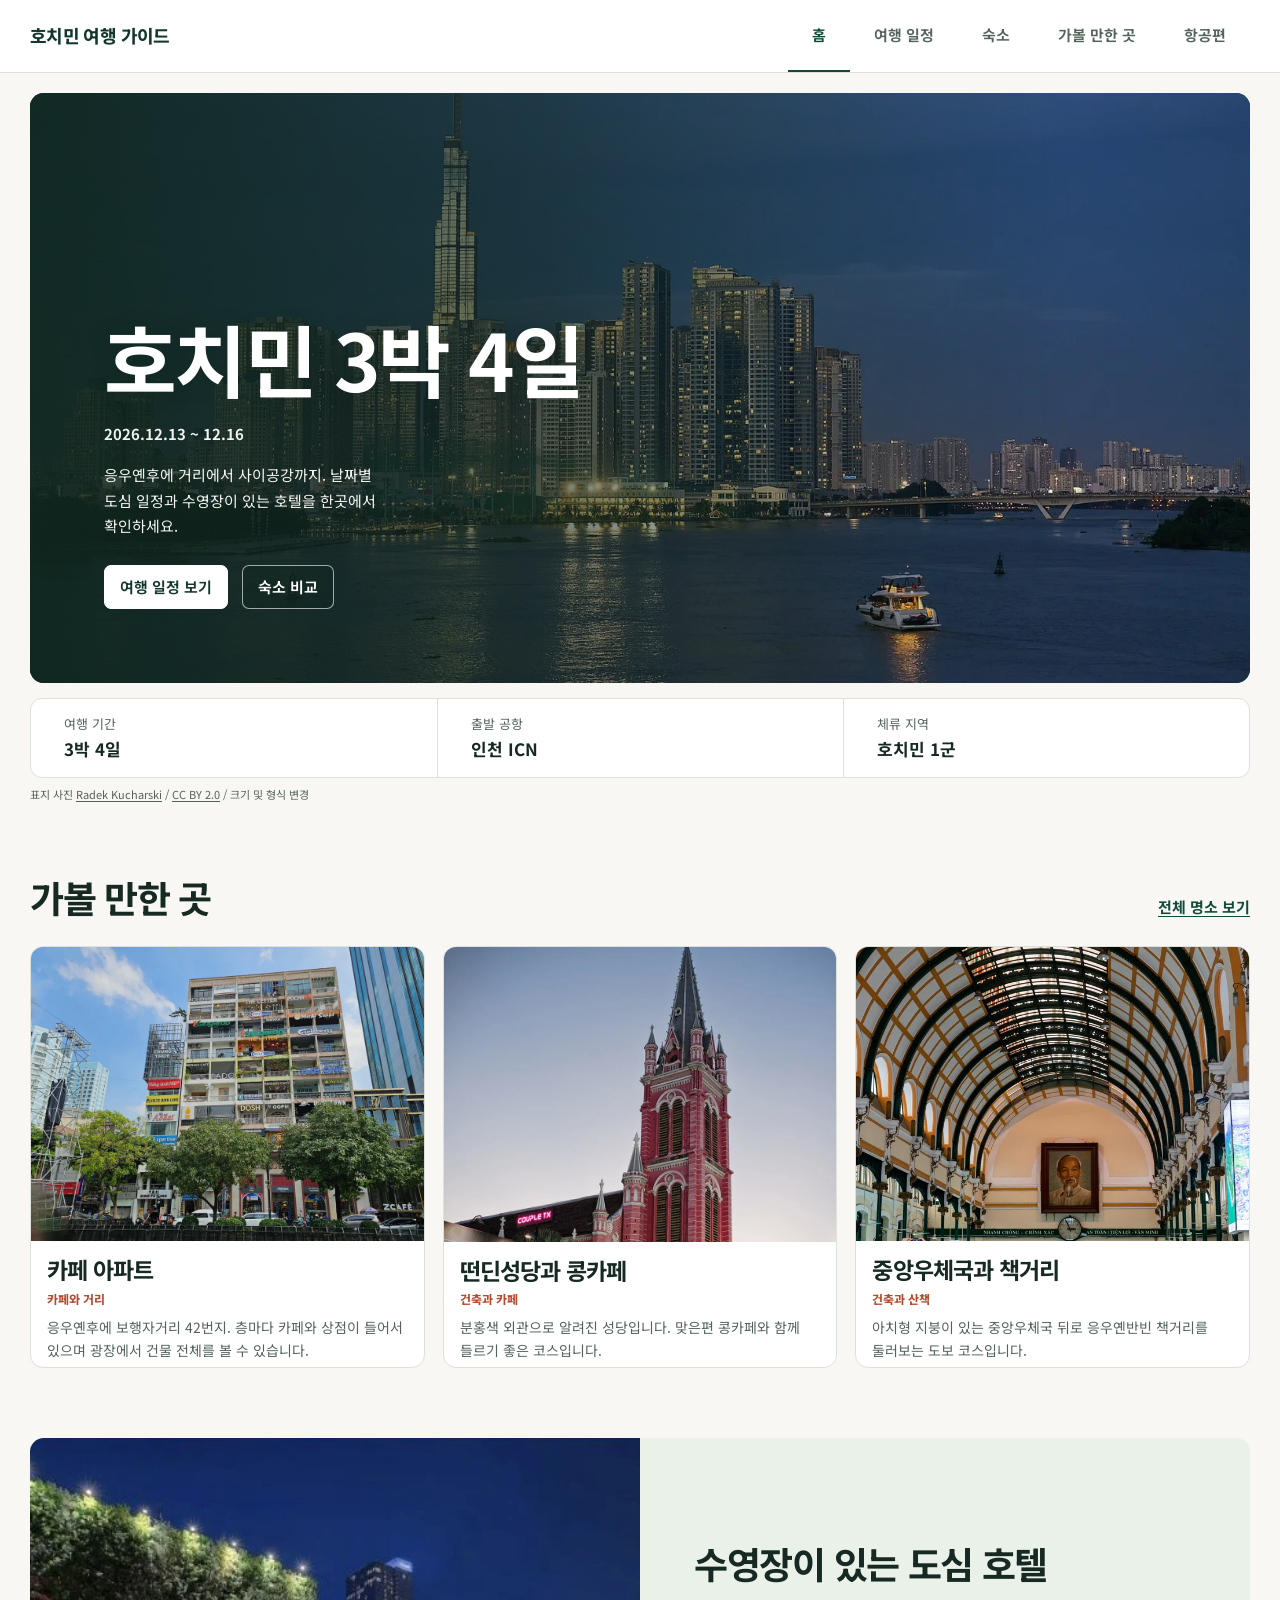
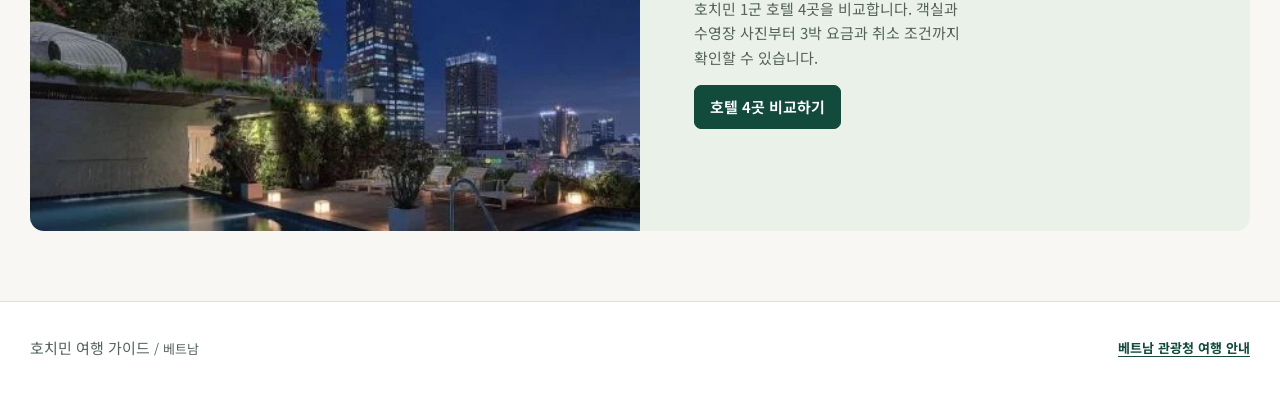
==== commit 4d29a4c9: "style: 상단 아이콘 제거 및 여행 일정 제목 크기 조정" ====
--- a/docs/index.html
+++ b/docs/index.html
@@ -16,15 +16,15 @@
   <link rel="icon" href="./assets/favicon.svg" type="image/svg+xml">
   <link rel="preconnect" href="https://fonts.googleapis.com">
   <link rel="preconnect" href="https://fonts.gstatic.com" crossorigin>
-  <link href="https://fonts.googleapis.com/css2?family=DM+Serif+Text&amp;family=Noto+Sans+KR:wght@400..800&amp;display=swap" rel="stylesheet">
-  <link rel="stylesheet" href="./styles.css?v=5">
+  <link href="https://fonts.googleapis.com/css2?family=Noto+Sans+KR:wght@400..800&amp;display=swap" rel="stylesheet">
+  <link rel="stylesheet" href="./styles.css?v=6">
   <script src="./legacy.js" defer></script>
 </head>
 <body>
   <a href="#content" class="skip">본문 바로가기</a>
   <header class="site-header" id="top">
     <div class="shell header-inner">
-      <a class="brand" href="./index.html"><span class="brand-mark" aria-hidden="true">S</span> 호치민 여행 가이드</a>
+      <a class="brand" href="./index.html">호치민 여행 가이드</a>
       <nav class="site-nav" aria-label="주 메뉴">
         <a href="./index.html" aria-current="page">홈</a>
         <a href="./itinerary.html">여행 일정</a>
--- a/docs/styles.css
+++ b/docs/styles.css
@@ -10,7 +10,6 @@
   --mist: #eaf1e9;
   --orange: #b64a2f;
   --sans: "Noto Sans KR", sans-serif;
-  --display: "DM Serif Text", Georgia, serif;
 }
 *, *::before, *::after { box-sizing: border-box; }
 html { scroll-padding-top: 114px; }
@@ -33,8 +32,7 @@
 .skip:focus { transform: none; }
 .site-header { position: sticky; inset-block-start: 0; z-index: 3; border-bottom: 1px solid var(--rule); background: var(--white); }
 .header-inner { display: flex; align-items: center; justify-content: space-between; min-height: 72px; gap: 28px; }
-.brand { display: inline-flex; align-items: center; gap: 9px; color: var(--deep); text-decoration: none; white-space: nowrap; font-weight: 750; letter-spacing: -.035em; font-size: 18px; }
-.brand-mark { display: grid; place-items: center; width: 33px; height: 33px; border-radius: 50%; background: var(--forest); color: var(--white); font: 22px/1 var(--display); letter-spacing: 0; }
+.brand { display: inline-flex; align-items: center; color: var(--deep); text-decoration: none; white-space: nowrap; font-weight: 750; letter-spacing: -.035em; font-size: 18px; }
 .site-nav { display: flex; align-items: stretch; }
 .site-nav a { display: grid; place-items: center; min-height: 72px; padding-inline: clamp(12px, 2vw, 24px); border-bottom: 2px solid transparent; color: var(--muted); font-weight: 650; text-align: center; text-decoration: none; white-space: nowrap; }
 .site-nav a:hover, .site-nav a[aria-current="page"] { color: var(--forest); border-bottom-color: var(--forest); }
@@ -142,10 +140,12 @@
 .capture-grid img { width: 100%; height: auto; border-radius: 6px; }
 .capture-grid figcaption { color: var(--muted); font-size: 13px; margin-top: 4px; }
 
+.itinerary-page h1 { font-size: clamp(28px, 4.6vw, 44px); }
+.itinerary-page h2 { font-size: clamp(19px, 2.6vw, 26px); }
 .timeline { list-style: none; margin: 0; padding: 0; border-bottom: 1px solid var(--rule); }
 .timeline li { display: grid; grid-template-columns: 185px minmax(0,1fr); gap: 22px; align-items: start; padding-block: 22px; border-top: 1px solid var(--rule); }
 .timeline-date { color: var(--forest); font-weight: 700; }
-.timeline-date time { display: block; font-size: 23px; line-height: 1.3; margin-block: 3px; }
+.timeline-date time { display: block; font-size: clamp(17px, 2.2vw, 20px); line-height: 1.3; margin-block: 3px; }
 .timeline .actions { margin-top: 8px; }
 .timeline .text-link { font-size: 13px; }
 .day-plan { margin-top: 8px; color: var(--muted); }
@@ -176,7 +176,6 @@
   .shell { width: calc(100% - 32px); }
   .header-inner { min-height: 0; gap: 0; align-items: stretch; flex-direction: column; }
   .brand { min-height: 46px; font-size: 16px; }
-  .brand-mark { width: 27px; height: 27px; font-size: 18px; }
   .site-nav { display: grid; grid-template-columns: repeat(3,1fr) minmax(max-content,1.45fr) 1fr; }
   .site-nav a { min-height: 43px; padding-inline: 5px; font-size: 13px; }
   .hero { min-height: 423px; }
@@ -191,7 +190,6 @@
   .home-stay { grid-template-columns: 1fr; }
   .home-stay img { aspect-ratio: 1.75; }
   .timeline li { grid-template-columns: 87px minmax(0,1fr); gap: 10px; }
-  .timeline-date time { font-size: 19px; }
 }
 @media (max-width: 380px) {
   .shell { width: calc(100% - 24px); }
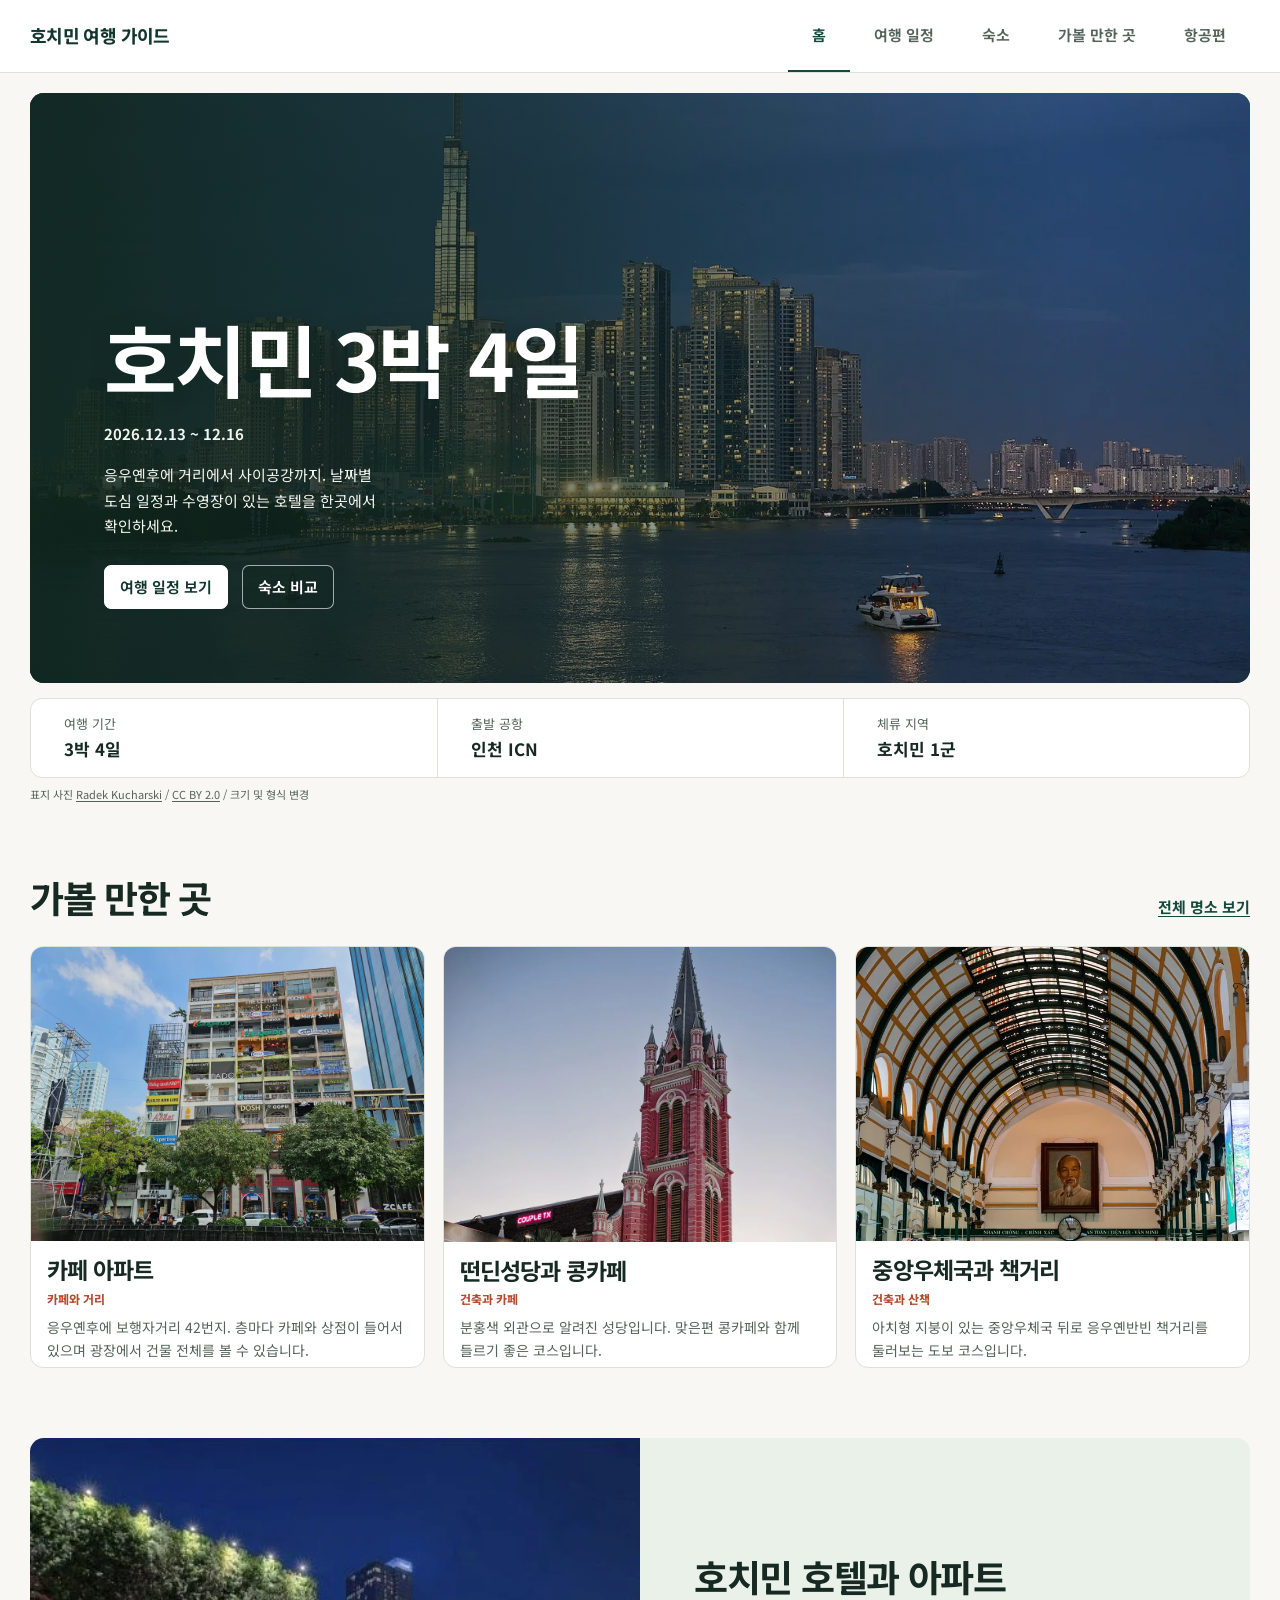
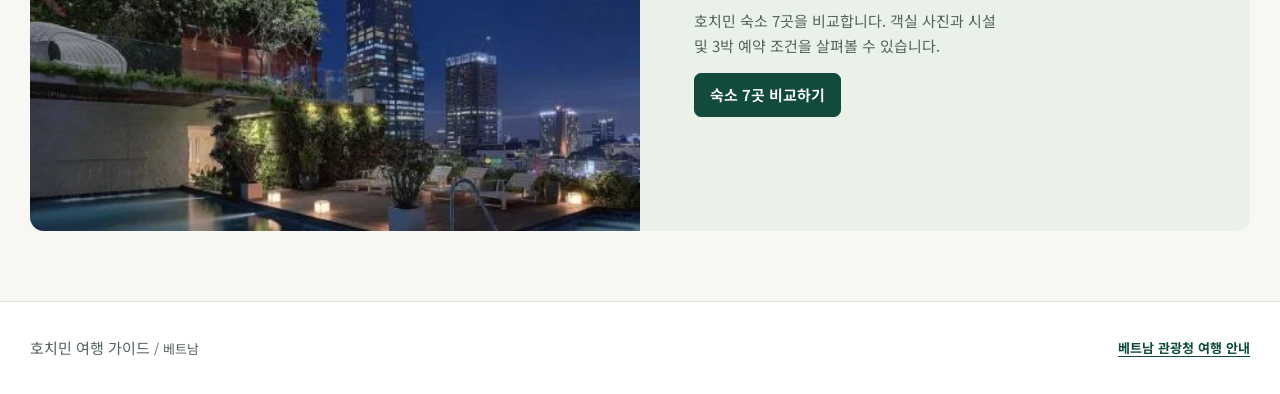
==== commit 2e18d354: "feat: 아고다 숙소 후보 3곳 추가" ====
--- a/docs/index.html
+++ b/docs/index.html
@@ -3,11 +3,11 @@
 <head>
   <meta charset="utf-8">
   <meta name="viewport" content="width=device-width, initial-scale=1">
-  <meta name="description" content="인천 출발 호치민 3박 4일 여행 일정과 도심 호텔 4곳 및 주요 명소를 한곳에서 확인하세요.">
+  <meta name="description" content="인천 출발 호치민 3박 4일 여행 일정과 숙소 7곳 및 주요 명소를 한곳에서 확인하세요.">
   <meta name="robots" content="noindex">
   <meta name="theme-color" content="#f8f7f3">
   <meta property="og:title" content="호치민 3박 4일 여행 가이드">
-  <meta property="og:description" content="인천 출발 호치민 3박 4일 여행 일정과 도심 호텔 4곳 및 주요 명소를 한곳에서 확인하세요.">
+  <meta property="og:description" content="인천 출발 호치민 3박 4일 여행 일정과 숙소 7곳 및 주요 명소를 한곳에서 확인하세요.">
   <meta property="og:type" content="website">
   <meta property="og:url" content="https://mannomi.github.io/trip/">
   <meta property="og:image" content="https://mannomi.github.io/trip/assets/saigon-skyline.webp">
@@ -85,9 +85,9 @@
     <section class="shell section home-stay" aria-labelledby="home-stay">
       <img src="./assets/hotels/charner-pool.webp" alt="오 락 샤르네의 옥상 수영장" loading="lazy" width="960" height="640">
       <div>
-        <h2 id="home-stay">수영장이 있는 도심 호텔</h2>
-        <p>호치민 1군 호텔 4곳을 비교합니다. 객실과 수영장 사진부터 3박 요금과 취소 조건까지 확인할 수 있습니다.</p>
-        <a class="button primary" href="./hotels.html">호텔 4곳 비교하기</a>
+        <h2 id="home-stay">호치민 호텔과 아파트</h2>
+        <p>호치민 숙소 7곳을 비교합니다. 객실 사진과 시설 및 3박 예약 조건을 살펴볼 수 있습니다.</p>
+        <a class="button primary" href="./hotels.html">숙소 7곳 비교하기</a>
       </div>
     </section>
   </main>
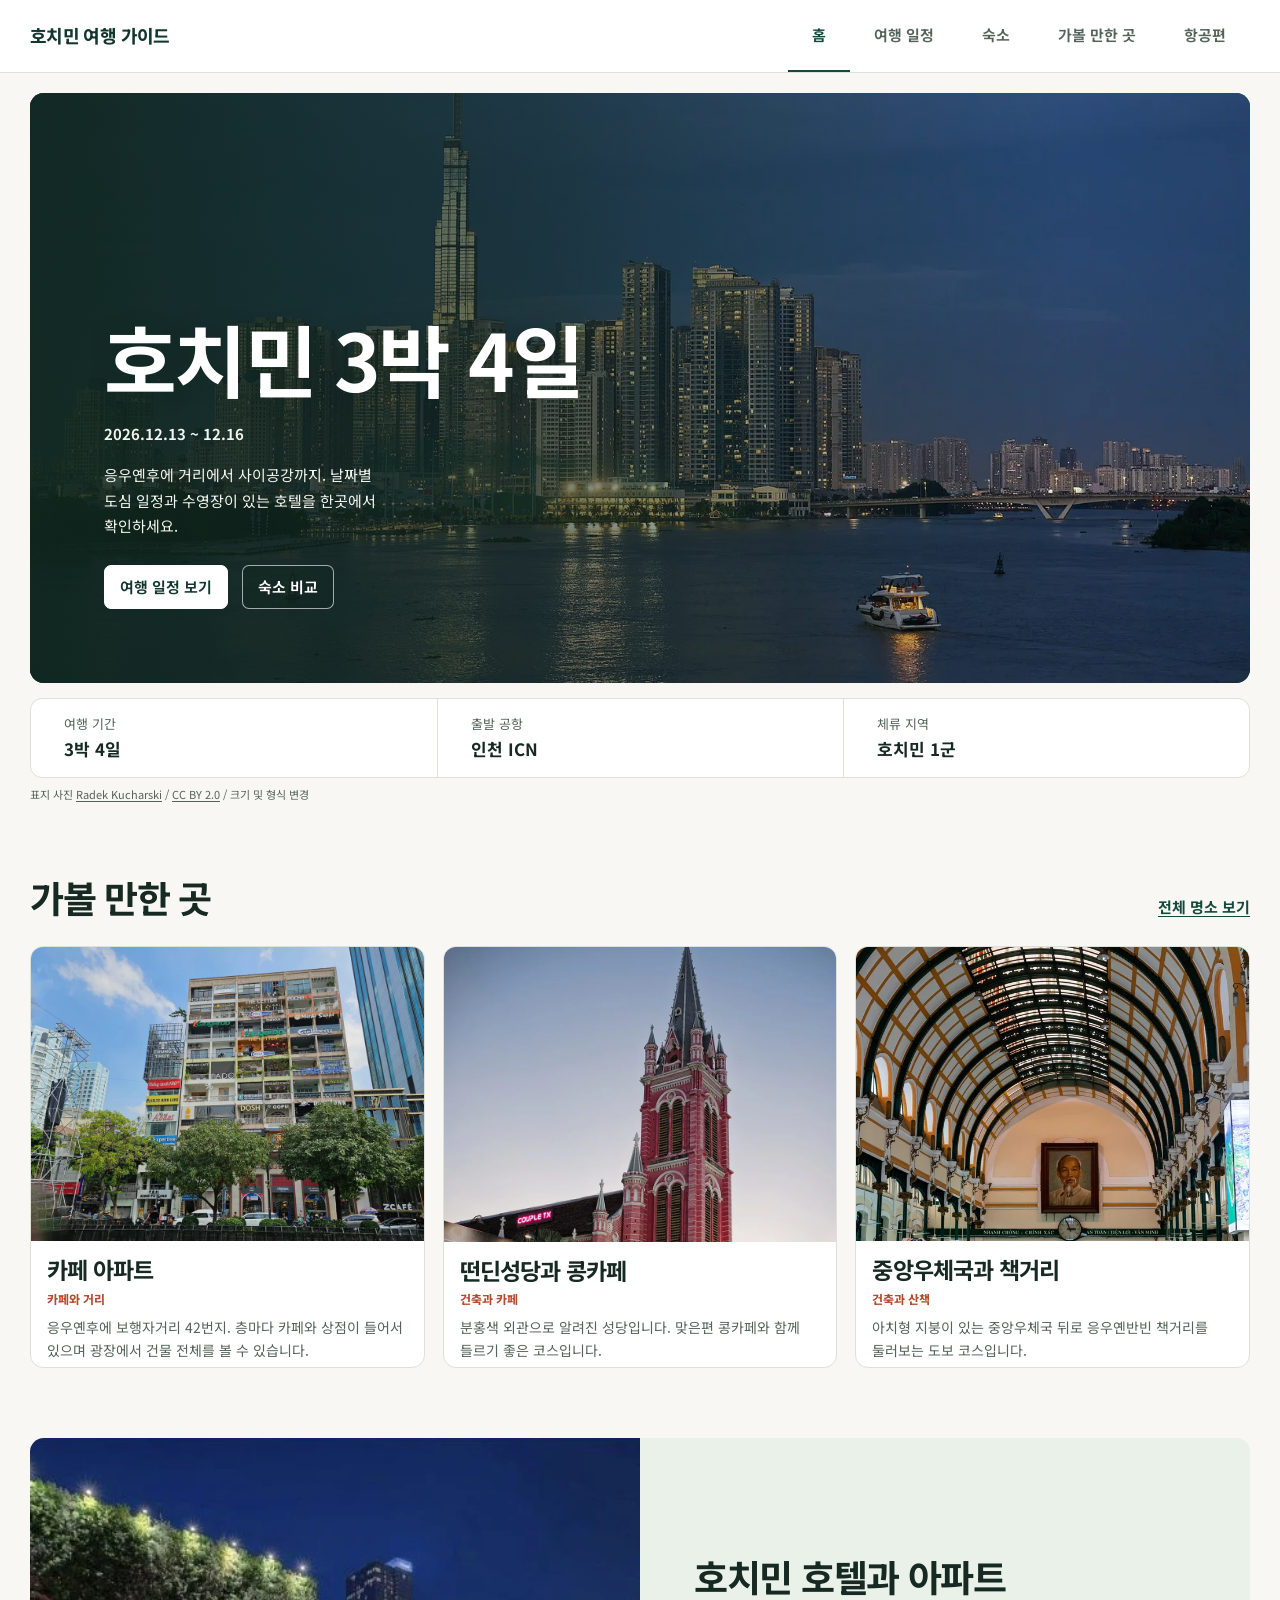
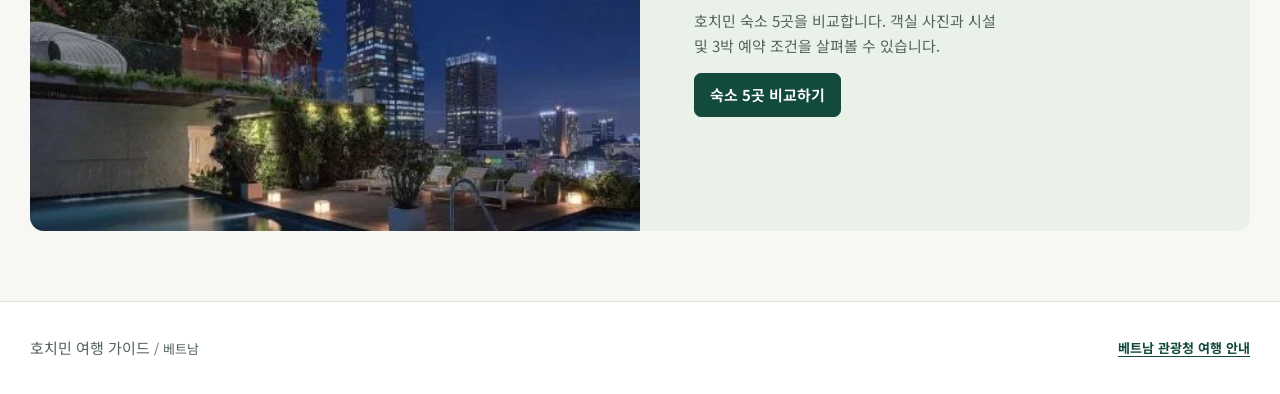
==== commit 5deed663: "chore: 숙소 후보 두 곳 제외" ====
--- a/docs/index.html
+++ b/docs/index.html
@@ -3,11 +3,11 @@
 <head>
   <meta charset="utf-8">
   <meta name="viewport" content="width=device-width, initial-scale=1">
-  <meta name="description" content="인천 출발 호치민 3박 4일 여행 일정과 숙소 7곳 및 주요 명소를 한곳에서 확인하세요.">
+  <meta name="description" content="인천 출발 호치민 3박 4일 여행 일정과 숙소 5곳 및 주요 명소를 한곳에서 확인하세요.">
   <meta name="robots" content="noindex">
   <meta name="theme-color" content="#f8f7f3">
   <meta property="og:title" content="호치민 3박 4일 여행 가이드">
-  <meta property="og:description" content="인천 출발 호치민 3박 4일 여행 일정과 숙소 7곳 및 주요 명소를 한곳에서 확인하세요.">
+  <meta property="og:description" content="인천 출발 호치민 3박 4일 여행 일정과 숙소 5곳 및 주요 명소를 한곳에서 확인하세요.">
   <meta property="og:type" content="website">
   <meta property="og:url" content="https://mannomi.github.io/trip/">
   <meta property="og:image" content="https://mannomi.github.io/trip/assets/saigon-skyline.webp">
@@ -86,8 +86,8 @@
       <img src="./assets/hotels/charner-pool.webp" alt="오 락 샤르네의 옥상 수영장" loading="lazy" width="960" height="640">
       <div>
         <h2 id="home-stay">호치민 호텔과 아파트</h2>
-        <p>호치민 숙소 7곳을 비교합니다. 객실 사진과 시설 및 3박 예약 조건을 살펴볼 수 있습니다.</p>
-        <a class="button primary" href="./hotels.html">숙소 7곳 비교하기</a>
+        <p>호치민 숙소 5곳을 비교합니다. 객실 사진과 시설 및 3박 예약 조건을 살펴볼 수 있습니다.</p>
+        <a class="button primary" href="./hotels.html">숙소 5곳 비교하기</a>
       </div>
     </section>
   </main>
--- a/docs/styles.css
+++ b/docs/styles.css
@@ -111,6 +111,11 @@
 .stay-media img { position: absolute; z-index: -1; width: 100%; height: 100%; object-fit: cover; }
 .stay-media .photo-link span { justify-self: start; margin: 8px; padding: 3px 7px; border-radius: 4px; background: #10271ee6; color: white; font-size: 11px; }
 .stay-media .photo-link + .photo-link { aspect-ratio: auto; }
+.stay-gallery { margin-top: 8px; }
+.stay-gallery summary { padding-block: 10px; min-height: 44px; color: var(--forest); cursor: pointer; font-weight: 650; font-size: 14px; }
+.stay-gallery-grid, .compare-photo-pair { display: grid; grid-template-columns: repeat(2, minmax(0, 1fr)); gap: 8px; }
+.stay-gallery-grid img, .compare-photo-pair img { width: 100%; aspect-ratio: 4 / 3; object-fit: cover; border-radius: 6px; }
+.stay-gallery-grid figcaption, .compare-photo-pair span { display: block; margin-top: 3px; color: var(--muted); font-size: 12px; }
 .stay-card > .stay-body { display: flex; flex: 1; flex-direction: column; padding: 16px clamp(15px, 2.5vw, 25px) 20px; }
 .stay-area { color: var(--orange); font-size: 12px; font-weight: 700; margin-top: 4px; }
 .stay-body .meta { margin-top: 4px; }
@@ -170,6 +175,8 @@
 .photo-toolbar { display: flex; justify-content: space-between; align-items: center; gap: 14px; margin-bottom: 9px; }
 .photo-toolbar h2 { font-size: clamp(17px,3vw,24px); }
 .photo-dialog img { width: 100%; max-height: calc(100dvh - 160px); object-fit: contain; }
+.photo-navigation { display: flex; justify-content: space-between; align-items: center; gap: 8px; margin-top: 8px; }
+.photo-dialog:has(.photo-navigation:not([hidden])) img { max-height: calc(100dvh - 220px); }
 .original-photo { font-size: 13px; }
 
 @media (max-width: 740px) {
@@ -211,3 +218,6 @@
   .compare th select { font-size: 12px; }
   .compare th, .compare td { padding-inline: 5px; }
 }
+@media (max-width: 500px) {
+  .compare-photo-pair { grid-template-columns: 1fr; }
+}
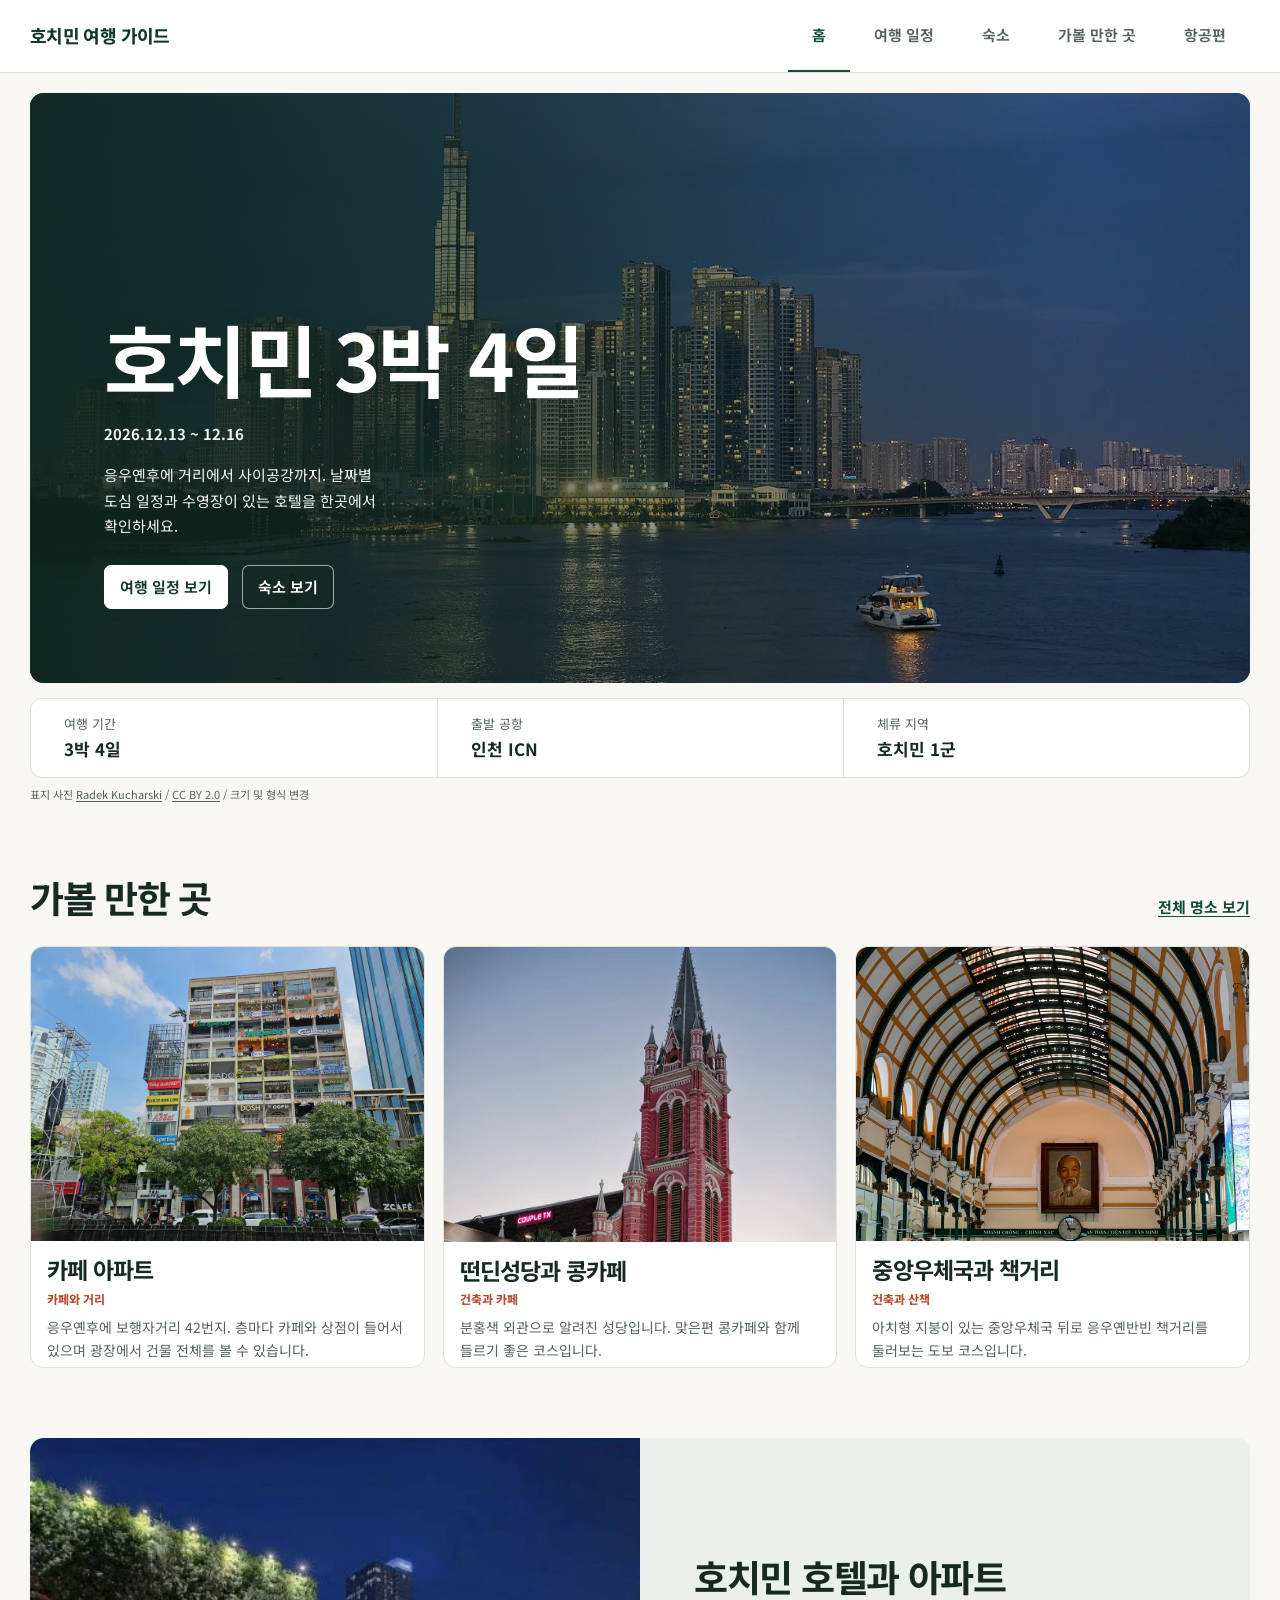
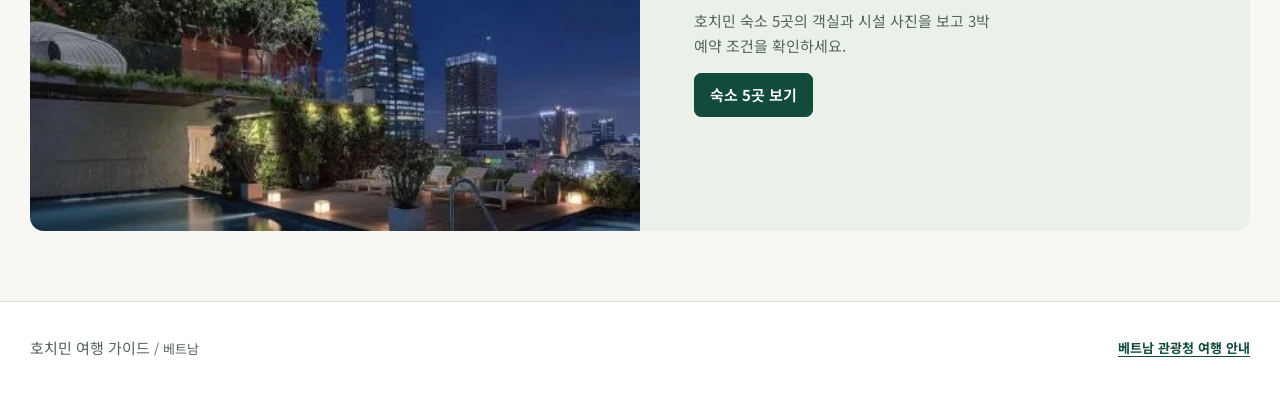
==== commit 2ff10207: "feat: 숙소 사진 갤러리 확장" ====
--- a/docs/index.html
+++ b/docs/index.html
@@ -41,7 +41,7 @@
         <h1 id="page-title">호치민 3박 4일</h1>
         <p class="date-line"><time datetime="2026-12-13">2026.12.13</time> ~ <time datetime="2026-12-16">12.16</time></p>
         <p>응우옌후에 거리에서 사이공강까지. 날짜별 도심 일정과 수영장이 있는 호텔을 한곳에서 확인하세요.</p>
-        <div class="actions"><a class="button primary" href="./itinerary.html">여행 일정 보기</a> <a class="button secondary" href="./hotels.html">숙소 비교</a></div>
+        <div class="actions"><a class="button primary" href="./itinerary.html">여행 일정 보기</a> <a class="button secondary" href="./hotels.html">숙소 보기</a></div>
       </div>
     </section>
     <dl class="trip-overview shell">
@@ -86,8 +86,8 @@
       <img src="./assets/hotels/charner-pool.webp" alt="오 락 샤르네의 옥상 수영장" loading="lazy" width="960" height="640">
       <div>
         <h2 id="home-stay">호치민 호텔과 아파트</h2>
-        <p>호치민 숙소 5곳을 비교합니다. 객실 사진과 시설 및 3박 예약 조건을 살펴볼 수 있습니다.</p>
-        <a class="button primary" href="./hotels.html">숙소 5곳 비교하기</a>
+        <p>호치민 숙소 5곳의 객실과 시설 사진을 보고 3박 예약 조건을 확인하세요.</p>
+        <a class="button primary" href="./hotels.html">숙소 5곳 보기</a>
       </div>
     </section>
   </main>
--- a/docs/styles.css
+++ b/docs/styles.css
@@ -111,11 +111,25 @@
 .stay-media img { position: absolute; z-index: -1; width: 100%; height: 100%; object-fit: cover; }
 .stay-media .photo-link span { justify-self: start; margin: 8px; padding: 3px 7px; border-radius: 4px; background: #10271ee6; color: white; font-size: 11px; }
 .stay-media .photo-link + .photo-link { aspect-ratio: auto; }
-.stay-gallery { margin-top: 8px; }
-.stay-gallery summary { padding-block: 10px; min-height: 44px; color: var(--forest); cursor: pointer; font-weight: 650; font-size: 14px; }
-.stay-gallery-grid, .compare-photo-pair { display: grid; grid-template-columns: repeat(2, minmax(0, 1fr)); gap: 8px; }
-.stay-gallery-grid img, .compare-photo-pair img { width: 100%; aspect-ratio: 4 / 3; object-fit: cover; border-radius: 6px; }
-.stay-gallery-grid figcaption, .compare-photo-pair span { display: block; margin-top: 3px; color: var(--muted); font-size: 12px; }
+.stay-gallery { margin-top: 15px; min-width: 0; }
+.stay-gallery-heading { display: flex; flex-wrap: wrap; justify-content: space-between; align-items: baseline; gap: 2px 10px; margin-bottom: 7px; }
+.stay-gallery-heading strong { color: var(--forest); font-size: 14px; }
+.stay-gallery-heading .meta { margin: 0; font-size: 12px; }
+.stay-gallery-photos {
+  display: grid;
+  grid-auto-flow: column;
+  grid-auto-columns: 40%;
+  gap: 9px;
+  overflow-x: auto;
+  padding-bottom: 7px;
+  scroll-snap-type: x proximity;
+  scrollbar-width: thin;
+  scrollbar-color: var(--muted) var(--mist);
+}
+.stay-gallery-photos figure { min-width: 0; scroll-snap-align: start; }
+.stay-gallery-photos .photo-link { border-radius: 7px; overflow: hidden; background: var(--mist); }
+.stay-gallery-photos img { width: 100%; aspect-ratio: 3 / 2; object-fit: cover; }
+.stay-gallery-photos figcaption { margin-top: 4px; color: var(--muted); font-size: 12px; line-height: 1.4; }
 .stay-card > .stay-body { display: flex; flex: 1; flex-direction: column; padding: 16px clamp(15px, 2.5vw, 25px) 20px; }
 .stay-area { color: var(--orange); font-size: 12px; font-weight: 700; margin-top: 4px; }
 .stay-body .meta { margin-top: 4px; }
@@ -131,14 +145,6 @@
 .stay-rates, .trip-checklist { display: grid; gap: 8px 16px; padding: 0; list-style: none; }
 .stay-rates .text-link { min-height: 44px; }
 .stay-rates .money { margin-inline-start: 8px; }
-.compare { background: var(--white); border: 1px solid var(--rule); border-radius: 12px; }
-.compare summary { min-height: 50px; cursor: pointer; padding: 12px 16px; font-size: 17px; font-weight: 750; }
-.compare-content { padding: 0 16px 15px; }
-.compare table { width: 100%; border-collapse: collapse; table-layout: fixed; font-size: 14px; }
-.compare th, .compare td { padding: 9px 8px; border-bottom: 1px solid var(--rule); text-align: left; vertical-align: top; }
-.compare thead th { color: var(--forest); border-bottom-color: var(--forest); }
-.compare th:first-child { width: clamp(48px, 20%, 125px); }
-.compare th select { width: 100%; min-height: 44px; padding: 4px; border: 1px solid var(--rule); border-radius: 5px; color: var(--forest); background: var(--white); text-overflow: ellipsis; }
 .book-panel { background: var(--white); border: 1px solid var(--rule); border-radius: 12px; padding: 18px; }
 .book-panel summary { cursor: pointer; padding-block: 9px; }
 .capture-grid { display: grid; grid-template-columns: repeat(3,minmax(0,1fr)); gap: 10px; }
@@ -194,6 +200,7 @@
   .destination-note { font-size: 13px; }
   .destination-extras { grid-template-columns: repeat(2,minmax(0,1fr)); }
   .stay-grid, .tickets { grid-template-columns: 1fr; gap: 13px; }
+  .stay-gallery-photos { grid-auto-columns: clamp(145px, 56%, 220px); }
   .home-stay { grid-template-columns: 1fr; }
   .home-stay img { aspect-ratio: 1.75; }
   .timeline li { grid-template-columns: 87px minmax(0,1fr); gap: 10px; }
@@ -203,8 +210,6 @@
   .site-nav a { font-size: 12px; }
   .destination-grid { grid-template-columns: 1fr; }
   .destination-extras { grid-template-columns: 1fr; }
-  .compare-content { padding-inline: 7px; }
-  .compare th, .compare td { padding-inline: 4px; font-size: 12px; }
   .timeline li { display: block; }
   .timeline-date { display: flex; gap: 8px; align-items: baseline; margin-bottom: 4px; }
   .capture-grid { grid-template-columns: 1fr; }
@@ -212,12 +217,3 @@
 
 .hero-credit { margin-top: 7px; color: var(--muted); font-size: 11px; }
 .stay-price { margin-top: 9px; }
-.compare-content { padding-top: 9px; }
-@media (max-width: 740px) {
-  .compare th:first-child { width: 21%; }
-  .compare th select { font-size: 12px; }
-  .compare th, .compare td { padding-inline: 5px; }
-}
-@media (max-width: 500px) {
-  .compare-photo-pair { grid-template-columns: 1fr; }
-}
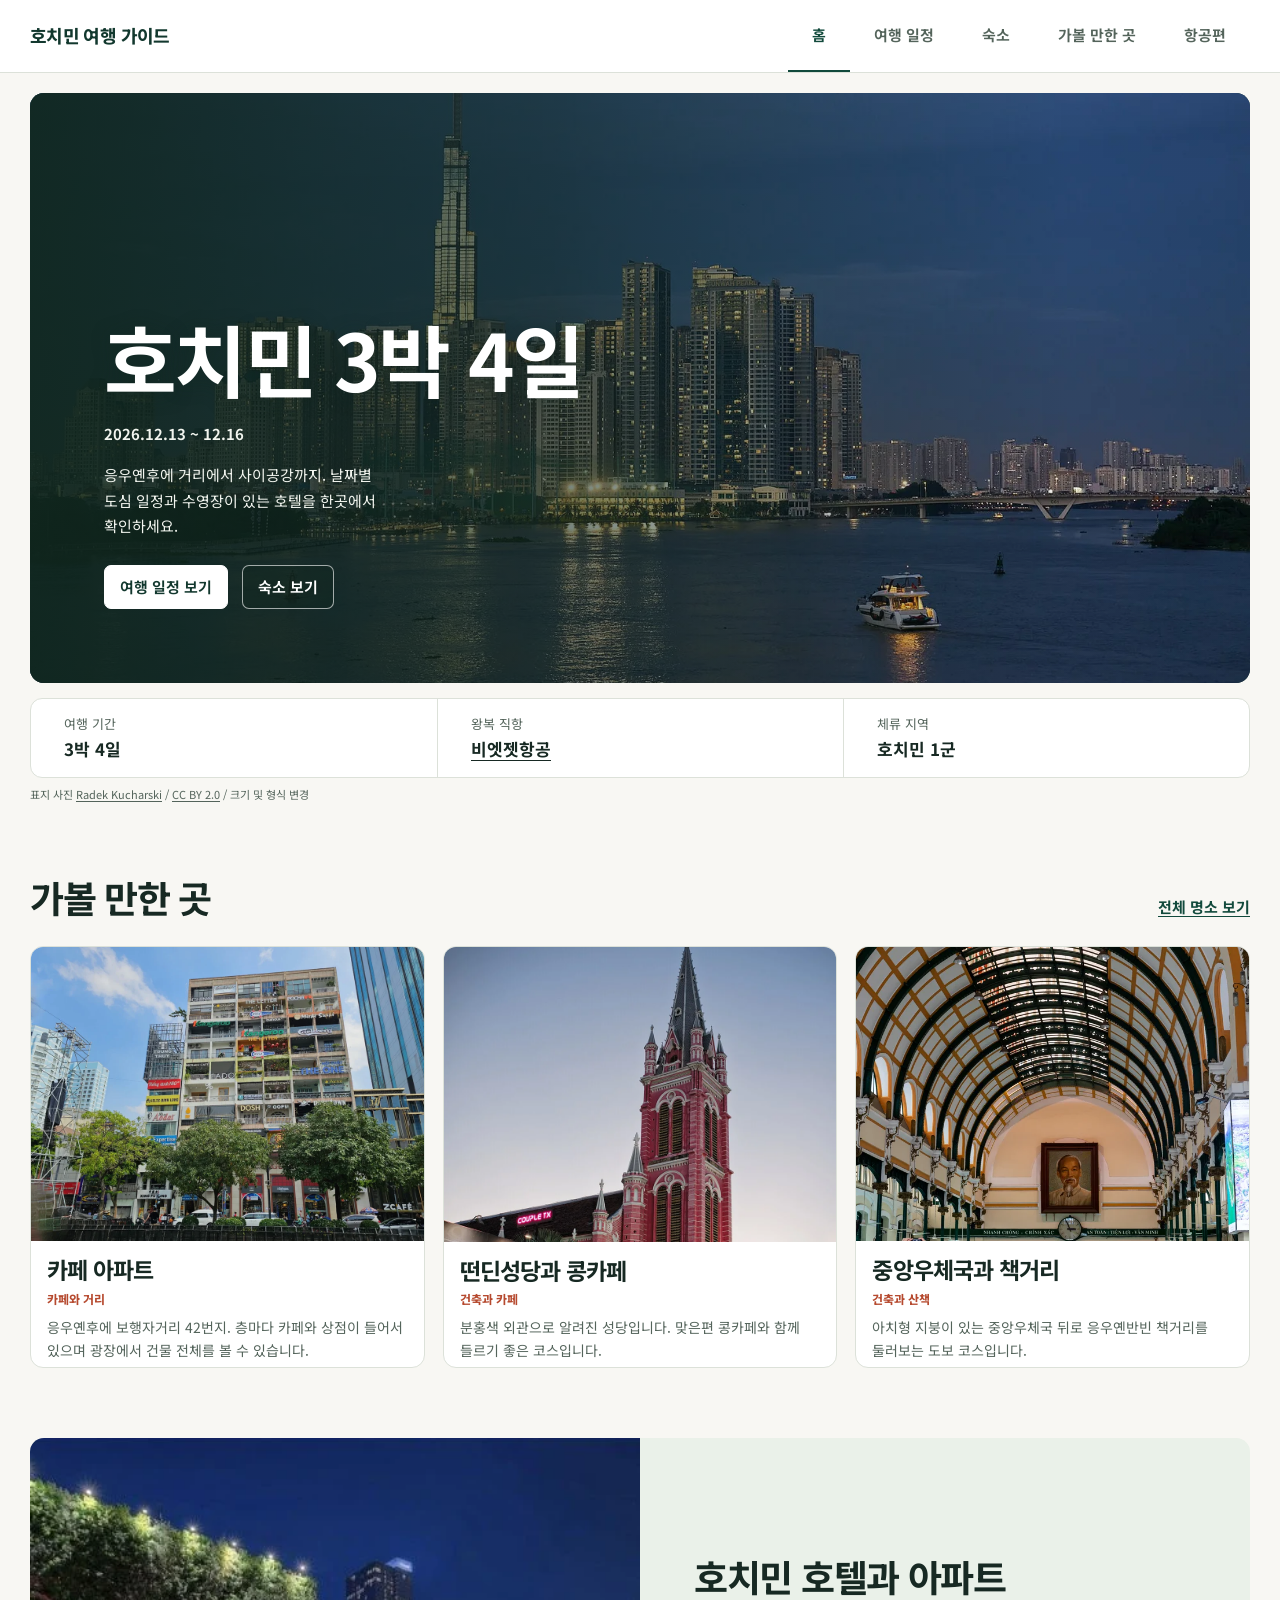
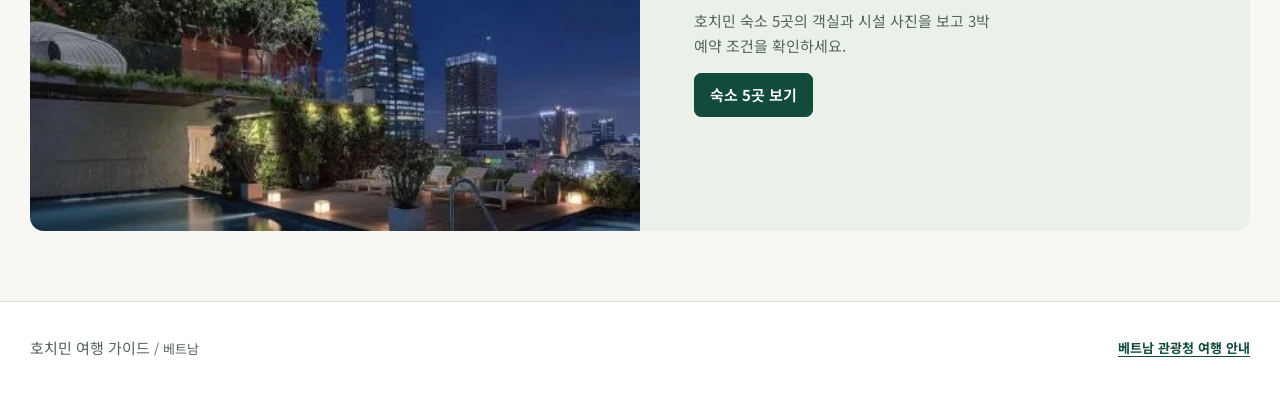
==== commit b260d4c3: "feat: 호치민 여행 동선과 왕복 항공편 업데이트" ====
--- a/docs/index.html
+++ b/docs/index.html
@@ -46,7 +46,7 @@
     </section>
     <dl class="trip-overview shell">
       <div><dt>여행 기간</dt><dd>3박 4일</dd></div>
-      <div><dt>출발 공항</dt><dd>인천 ICN</dd></div>
+      <div><dt>왕복 직항</dt><dd><a href="./flights.html">비엣젯항공</a></dd></div>
       <div><dt>체류 지역</dt><dd>호치민 1군</dd></div>
     </dl>
     <p class="shell hero-credit">표지 사진 <a href="https://commons.wikimedia.org/wiki/File:Saigon_at_Blue_Hour.jpg">Radek Kucharski</a> / <a href="https://creativecommons.org/licenses/by/2.0/">CC BY 2.0</a> / 크기 및 형식 변경</p>
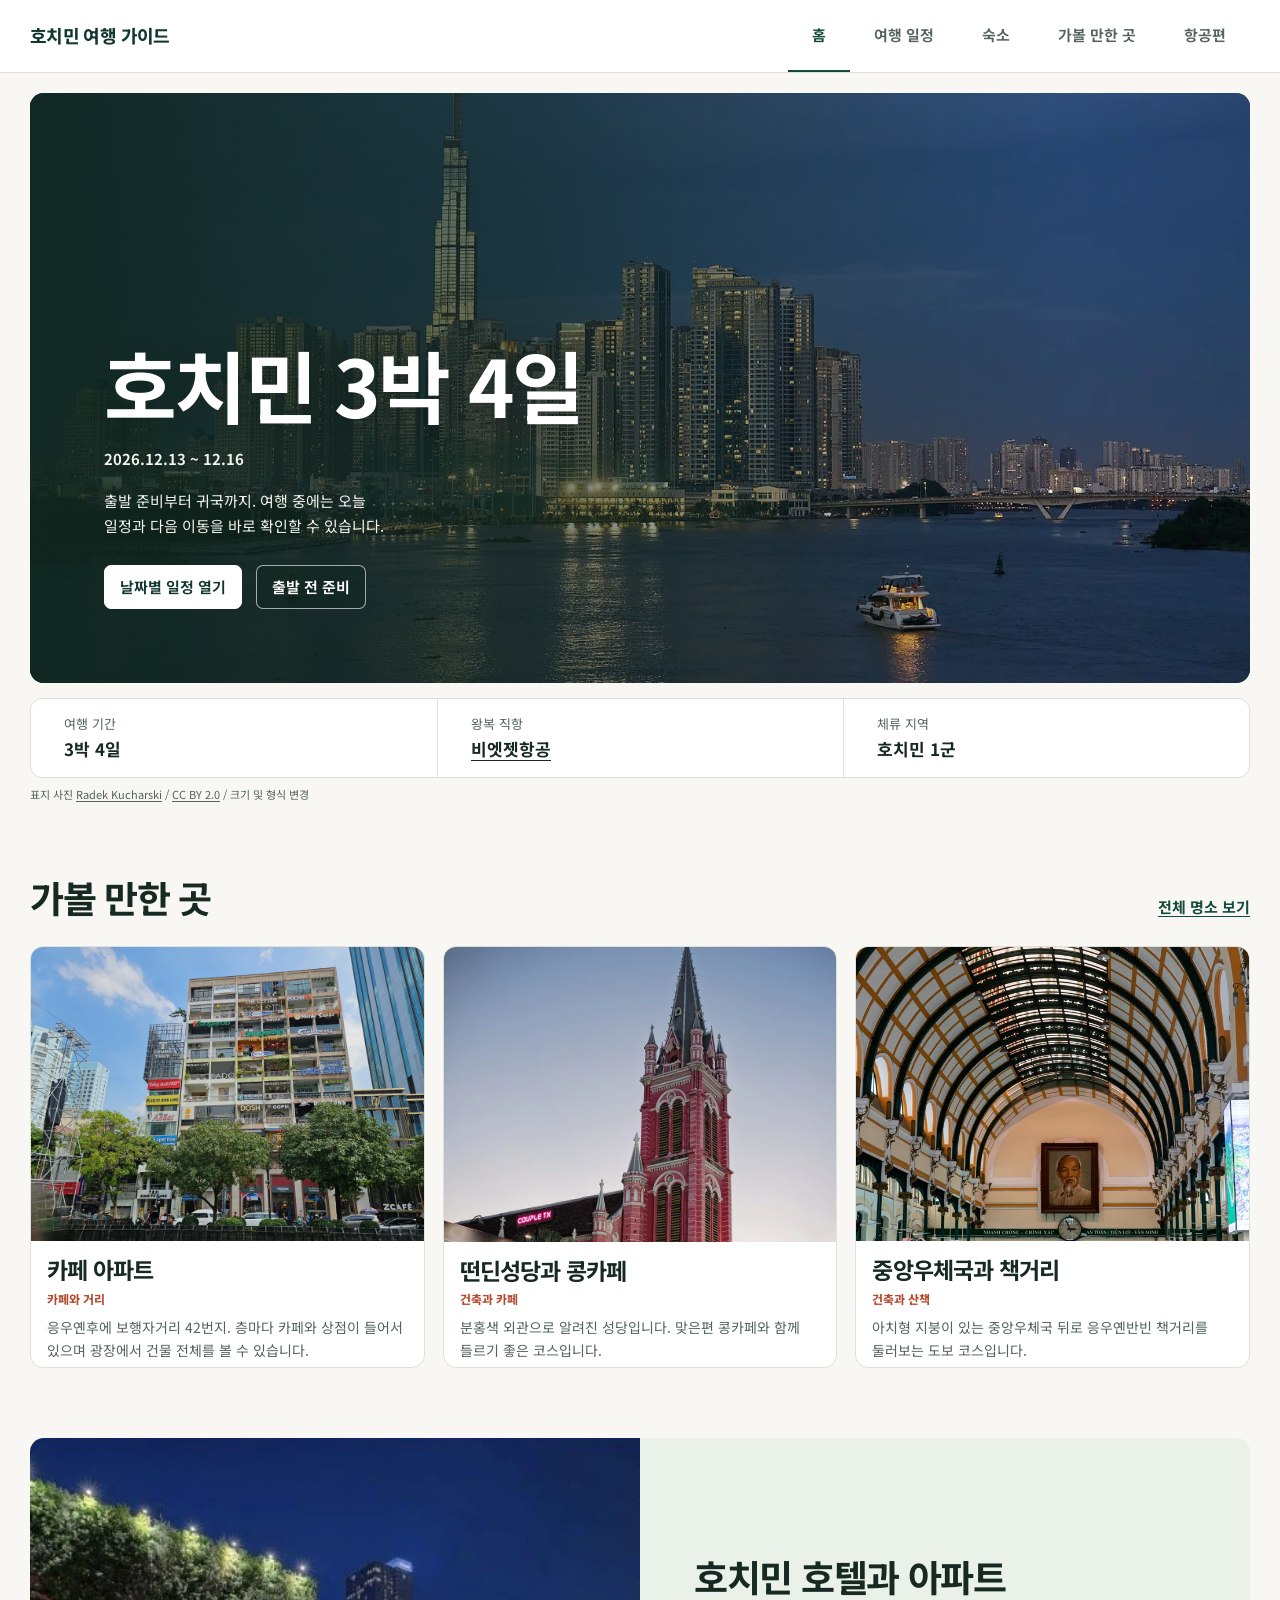
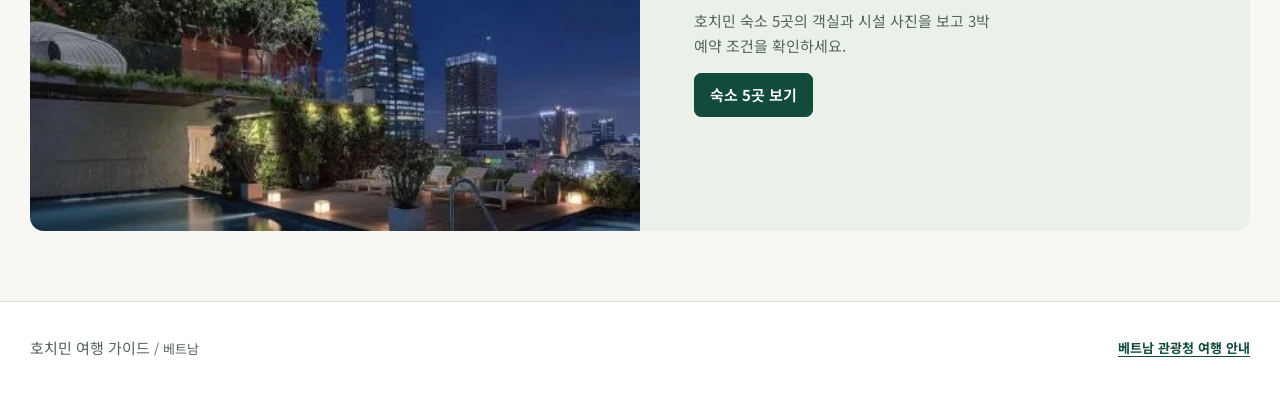
==== commit 07c9e89c: "feat: 호치민 여행 일정에 시간별 이동 안내 추가" ====
--- a/docs/index.html
+++ b/docs/index.html
@@ -40,8 +40,8 @@
       <div class="hero-copy">
         <h1 id="page-title">호치민 3박 4일</h1>
         <p class="date-line"><time datetime="2026-12-13">2026.12.13</time> ~ <time datetime="2026-12-16">12.16</time></p>
-        <p>응우옌후에 거리에서 사이공강까지. 날짜별 도심 일정과 수영장이 있는 호텔을 한곳에서 확인하세요.</p>
-        <div class="actions"><a class="button primary" href="./itinerary.html">여행 일정 보기</a> <a class="button secondary" href="./hotels.html">숙소 보기</a></div>
+        <p>출발 준비부터 귀국까지. 여행 중에는 오늘 일정과 다음 이동을 바로 확인할 수 있습니다.</p>
+        <div class="actions"><a class="button primary" href="./itinerary.html">날짜별 일정 열기</a> <a class="button secondary" href="./itinerary.html#packing">출발 전 준비</a></div>
       </div>
     </section>
     <dl class="trip-overview shell">
--- a/docs/styles.css
+++ b/docs/styles.css
@@ -153,15 +153,43 @@
 
 .itinerary-page h1 { font-size: clamp(28px, 4.6vw, 44px); }
 .itinerary-page h2 { font-size: clamp(19px, 2.6vw, 26px); }
-.timeline { list-style: none; margin: 0; padding: 0; border-bottom: 1px solid var(--rule); }
-.timeline li { display: grid; grid-template-columns: 185px minmax(0,1fr); gap: 22px; align-items: start; padding-block: 22px; border-top: 1px solid var(--rule); }
-.timeline-date { color: var(--forest); font-weight: 700; }
-.timeline-date time { display: block; font-size: clamp(17px, 2.2vw, 20px); line-height: 1.3; margin-block: 3px; }
-.timeline .actions { margin-top: 8px; }
-.timeline .text-link { font-size: 13px; }
-.day-plan { margin-top: 8px; color: var(--muted); }
-.day-plan > div { display: grid; grid-template-columns: 52px 1fr; gap: 10px; padding-block: 5px; }
-.day-plan dt { font-weight: 700; }
+.itinerary-page .shell { max-width: 780px; }
+.itinerary-page .page-intro { padding-block: clamp(20px, 4vw, 48px) 14px; }
+.itinerary-layout { padding-bottom: 44px; overflow-wrap: anywhere; }
+.trip-dates { position: sticky; top: 73px; z-index: 2; display: grid; grid-template-columns: repeat(5,minmax(0,1fr)); gap: 5px; padding-block: 8px; background: var(--paper); }
+.trip-dates .chip { padding-inline: 3px; font-size: clamp(11px, 2.7vw, 15px); white-space: nowrap; }
+.trip-dates .chip[aria-current] { color: var(--white); background: var(--forest); border-color: var(--forest); }
+.trip-day, .trip-help { scroll-margin-top: 46px; }
+.trip-day + .trip-day, .trip-help { margin-top: 18px; }
+.trip-day[hidden] + .trip-day { margin-top: 0; }
+.trip-lead { padding: clamp(15px, 3vw, 24px); border-radius: 12px; color: var(--white); background: var(--deep); }
+.trip-lead p, .trip-panel p + p { margin-top: 6px; }
+.trip-lead .milestone { color: #f6d78b; font-weight: 750; }
+.trip-lead .next-status { font-weight: 700; }
+.trip-panel { padding: clamp(12px, 3vw, 20px); margin-top: 12px; }
+.trip-panel h3 { font-size: clamp(16px, 2.5vw, 19px); margin-bottom: 4px; }
+.trip-panel .actions { margin-block: 6px 0; gap: 5px 8px; }
+.trip-panel .actions a { display: inline-flex; align-items: center; min-height: 44px; padding: 4px 9px; border-radius: 6px; color: var(--deep); background: var(--mist); text-decoration: none; font-size: 13px; font-weight: 700; }
+.trip-panel .actions a:hover { text-decoration: underline; }
+.trip-fallback { background: #fff2d7; border-color: #ead4a2; }
+.trip-steps, .itinerary-page .trip-checklist { list-style: none; padding: 0; margin: 10px 0 0; }
+.itinerary-page .trip-checklist { gap: 0; }
+.trip-steps li, .itinerary-page .trip-checklist li { padding-block: 12px; border-top: 1px solid var(--rule); }
+.trip-steps li:last-child, .itinerary-page .trip-checklist li:last-child { padding-bottom: 0; }
+.trip-steps li { display: grid; grid-template-columns: 56px minmax(0,1fr); align-items: start; gap: 8px; }
+.trip-clock { width: fit-content; padding: 2px 5px; color: var(--forest); font-weight: 750; }
+.trip-clock small { display: block; font-size: 11px; font-weight: 600; }
+.trip-steps [aria-current="step"] .trip-clock { border-radius: 6px; color: var(--white); background: var(--forest); }
+.trip-address { font-weight: 700; user-select: all; }
+.trip-help summary, .trip-options summary { font-weight: 700; }
+#checklist-progress { margin-left: 4px; }
+@media print {
+  body:has(.itinerary-page) .site-header, .itinerary-page .trip-dates { display: none; }
+  .itinerary-page .trip-day[hidden] { display: block !important; }
+  .trip-lead { background: transparent; color: var(--ink); }
+  .trip-lead .milestone { color: var(--ink); }
+  .trip-steps li, .trip-checklist li { break-inside: avoid; }
+}
 .tickets { display: grid; grid-template-columns: repeat(2,minmax(0,1fr)); gap: 16px; }
 .ticket { padding: clamp(15px, 2.8vw, 26px); background: var(--white); border: 1px solid var(--rule); border-radius: 12px; }
 .ticket-head, .ticket-foot { display: flex; justify-content: space-between; flex-wrap: wrap; gap: 5px 12px; }
@@ -191,6 +219,7 @@
   .brand { min-height: 46px; font-size: 16px; }
   .site-nav { display: grid; grid-template-columns: repeat(3,1fr) minmax(max-content,1.45fr) 1fr; }
   .site-nav a { min-height: 43px; padding-inline: 5px; font-size: 13px; }
+  .trip-dates { top: 90px; }
   .hero { min-height: 423px; }
   .hero::after { background: linear-gradient(0deg,#0b211af5,#10271e84 55%,#10271e05); }
   .hero img { object-position: 56% center; }
@@ -203,15 +232,12 @@
   .stay-gallery-photos { grid-auto-columns: clamp(145px, 56%, 220px); }
   .home-stay { grid-template-columns: 1fr; }
   .home-stay img { aspect-ratio: 1.75; }
-  .timeline li { grid-template-columns: 87px minmax(0,1fr); gap: 10px; }
 }
 @media (max-width: 380px) {
   .shell { width: calc(100% - 24px); }
   .site-nav a { font-size: 12px; }
   .destination-grid { grid-template-columns: 1fr; }
   .destination-extras { grid-template-columns: 1fr; }
-  .timeline li { display: block; }
-  .timeline-date { display: flex; gap: 8px; align-items: baseline; margin-bottom: 4px; }
   .capture-grid { grid-template-columns: 1fr; }
 }
 
